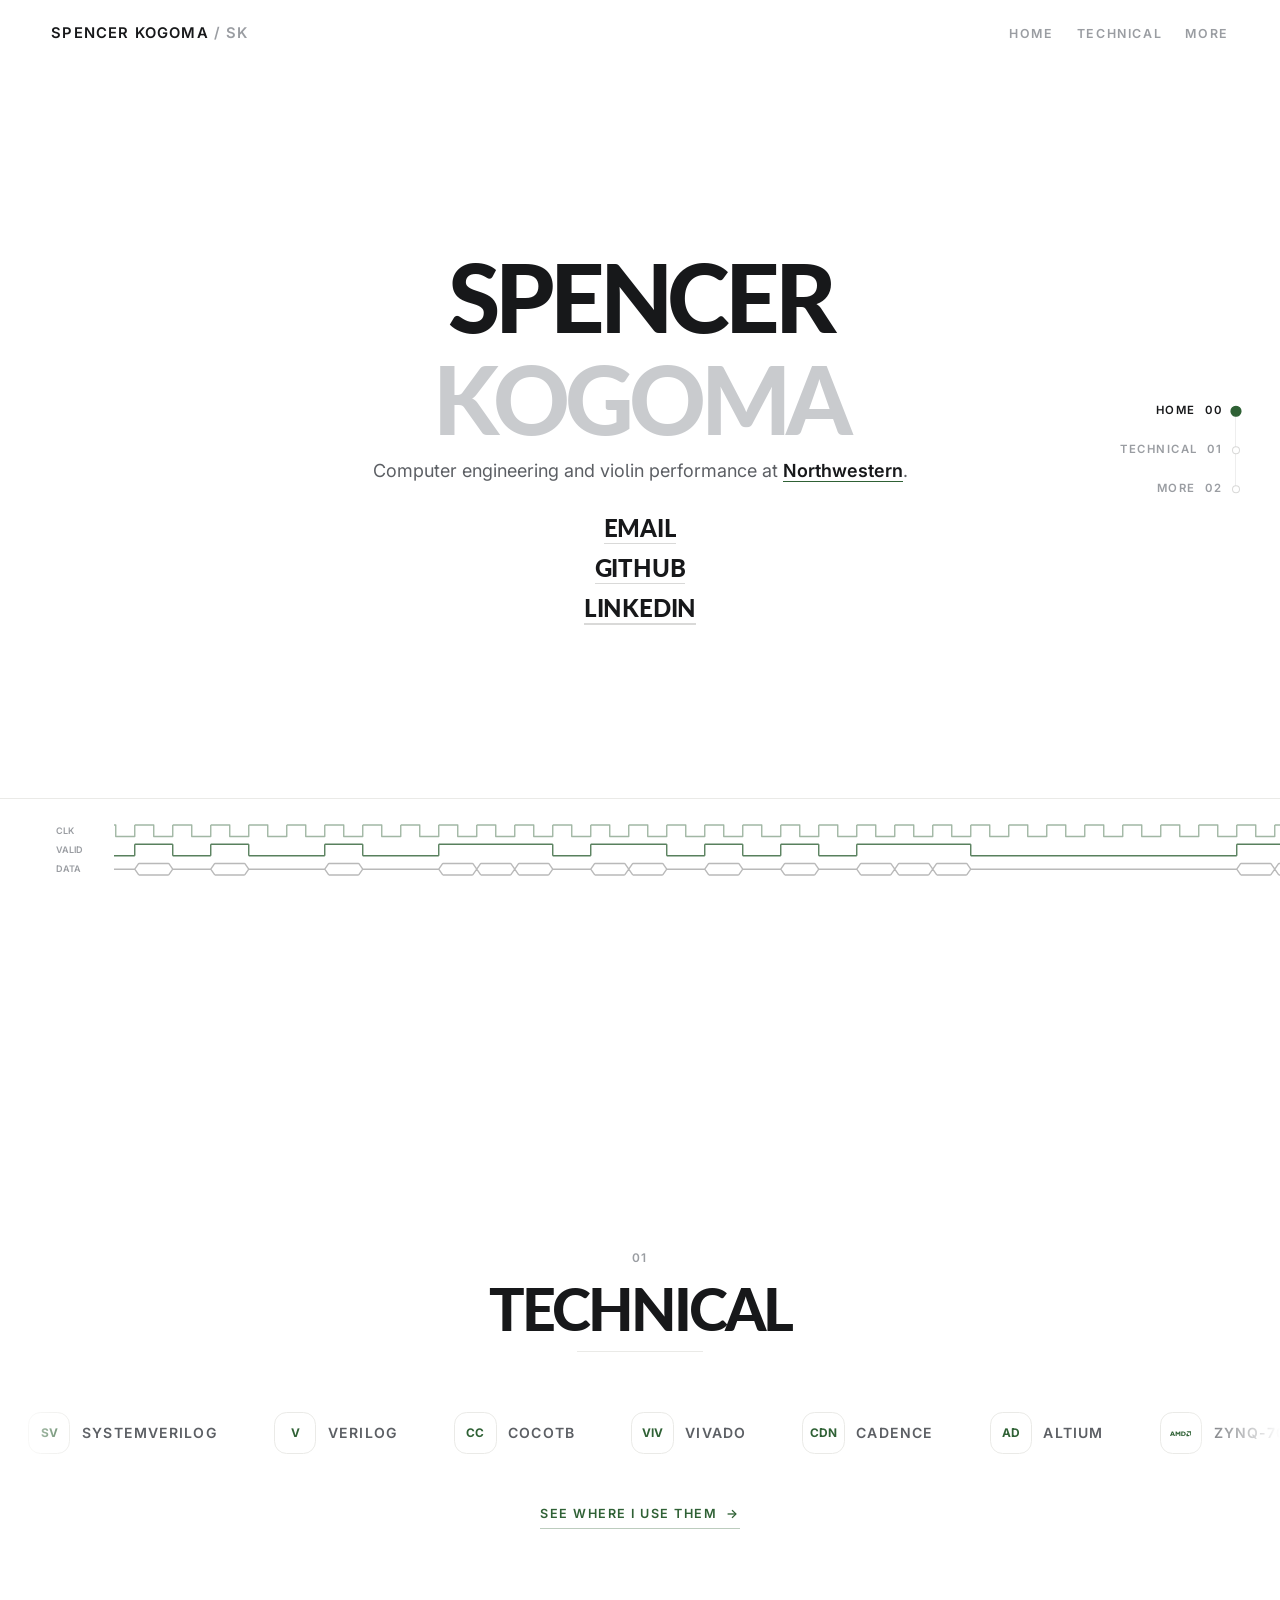
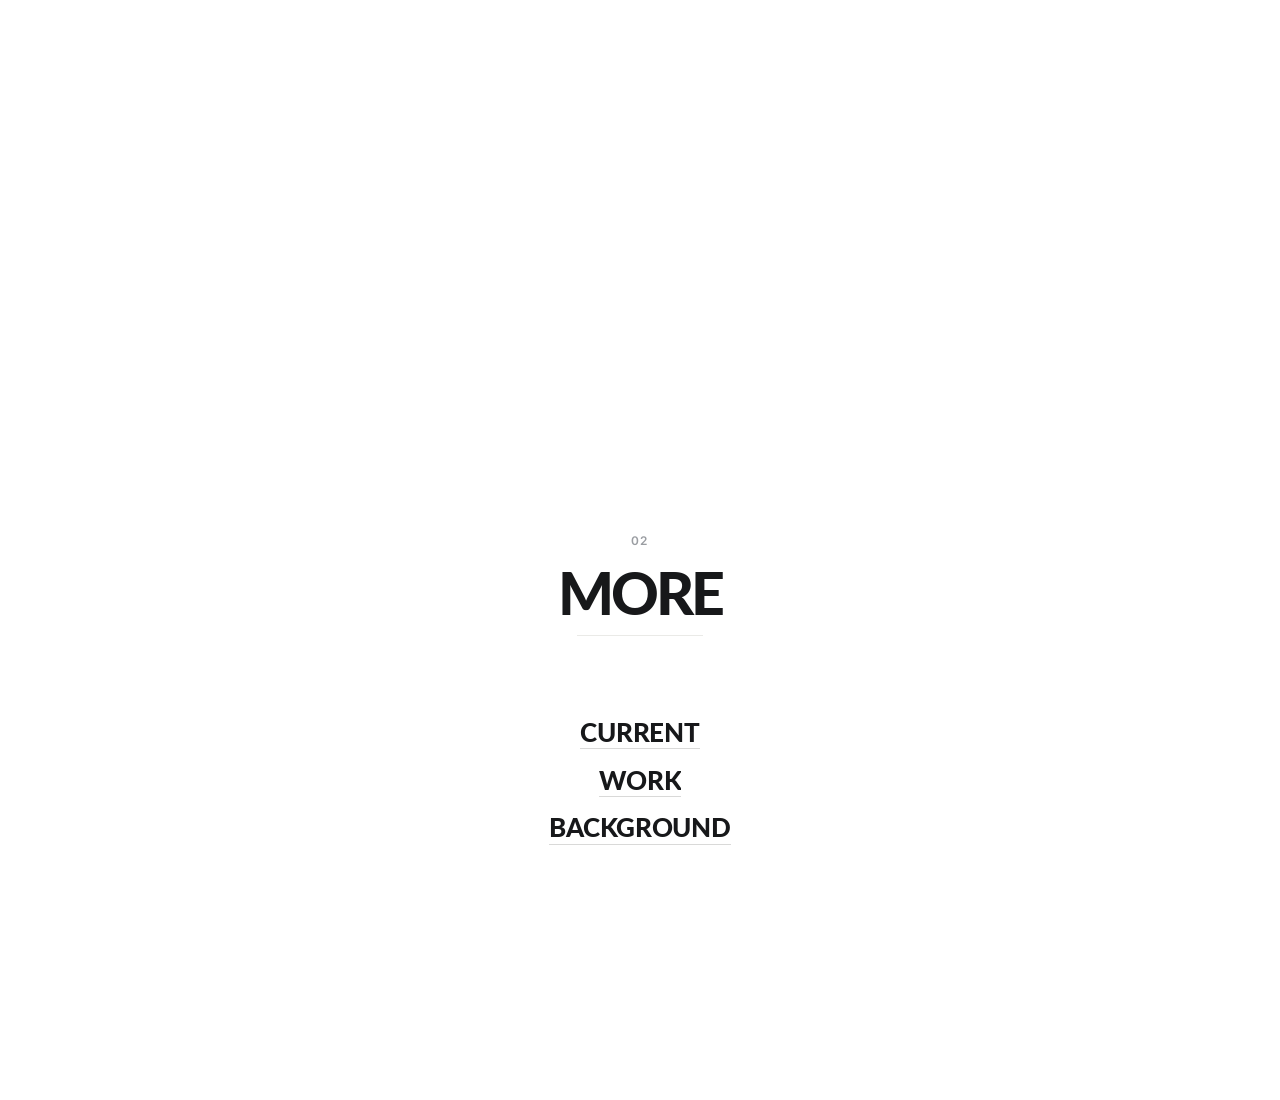
==== index.html @ b465fa93 "Collapse the coursework into dropdowns The section is now six course names; what each one covers app" ====
<!DOCTYPE html>
<html lang="en" class="snapping">
<head>
<meta charset="utf-8">
<meta name="viewport" content="width=device-width, initial-scale=1">
<title>Spencer Kogoma / FPGA / RTL / Digital Hardware</title>
<meta name="description" content="Spencer Kogoma. Computer engineering and violin performance at Northwestern. FPGA design, RTL verification, ASIC flow, and low-latency digital hardware.">
<meta name="author" content="Spencer Kogoma">
<meta name="theme-color" content="#ffffff">
<meta property="og:title" content="Spencer Kogoma / FPGA / RTL / Digital Hardware">
<meta property="og:description" content="FPGA design, RTL verification, ASIC flow, and low-latency digital hardware.">
<meta property="og:type" content="website">
<link rel="icon" href="data:image/svg+xml,%3Csvg xmlns='http://www.w3.org/2000/svg' viewBox='0 0 64 64'%3E%3Crect width='64' height='64' rx='16' fill='%232f6135'/%3E%3Ctext x='32' y='42' font-family='monospace' font-size='24' font-weight='700' fill='%23ffffff' text-anchor='middle'%3ESK%3C/text%3E%3C/svg%3E">
<link rel="preconnect" href="https://fonts.googleapis.com">
<link rel="preconnect" href="https://fonts.gstatic.com" crossorigin>
<link href="https://fonts.googleapis.com/css2?family=Inter:wght@400;500;600;700&family=Lato:wght@700;900&display=swap" rel="stylesheet">
<link rel="stylesheet" href="assets/site.css?v=bcf7ba32">
</head>
<body class="has-rail">
<div class="bar" aria-hidden="true"><span id="bar"></span></div>

<nav class="rail" aria-label="Section progress">
  <span class="rail-track" aria-hidden="true"><span class="rail-fill" id="rail-fill"></span></span>
  <a href="#home"><span class="rail-t">Home</span><span class="rail-n">00</span></a>
  <a href="#technical"><span class="rail-t">Technical</span><span class="rail-n">01</span></a>
  <a href="#more"><span class="rail-t">More</span><span class="rail-n">02</span></a>
</nav>



<header class="head" id="head">
  <div class="shell head-in">
    <a href="#home" class="mark">SPENCER KOGOMA <i>/ SK</i></a>
    <nav aria-label="Sections">
      <a href="index.html#home">Home</a>
      <a href="index.html#technical">Technical</a>
      <a href="index.html#more">More</a>
    </nav>
  </div>
</header>

<main>

  <section class="snap hero" id="home">
    <div class="shell">
      <h1 class="name">
        <span class="ln"><span>Spencer</span></span>
        <span class="ln dim"><span>Kogoma</span></span>
      </h1>

      <p class="rv intro">
        Computer engineering and violin performance at
        <a class="uni" href="background.html">Northwestern</a>.
      </p>




      <nav class="big-links rv" aria-label="Contact">
        <a class="big-link" href="mailto:kogomaspencer@gmail.com">
          <span class="bl-mask">
            <span class="bl-a">Email</span>
            <span class="bl-b" aria-hidden="true">Email</span>
          </span>
          <span class="bl-ar" aria-hidden="true">&rarr;</span>
        </a>
        <a class="big-link" href="https://github.com/spenchh" target="_blank" rel="noopener noreferrer">
          <span class="bl-mask">
            <span class="bl-a">GitHub</span>
            <span class="bl-b" aria-hidden="true">GitHub</span>
          </span>
          <span class="bl-ar" aria-hidden="true">&#8599;</span>
        </a>
        <a class="big-link" href="https://www.linkedin.com/in/spencer-kogoma" target="_blank" rel="noopener noreferrer">
          <span class="bl-mask">
            <span class="bl-a">LinkedIn</span>
            <span class="bl-b" aria-hidden="true">LinkedIn</span>
          </span>
          <span class="bl-ar" aria-hidden="true">&#8599;</span>
        </a>
      </nav>
    </div>

    <div class="wave" aria-hidden="true">
      <canvas id="wave"></canvas>
    </div>
  </section>
  <section class="snap sec" id="technical">
    <div class="shell">
      <div class="sec-head rv">
        <span class="label">01</span>
        <h2>Technical</h2>
        <span class="line"></span>
      </div>

    </div>

    <div class="belt rv" role="img" aria-label="SystemVerilog, Verilog, cocotb, Vivado, Cadence, Altium, Zynq-7000, Python, C++, MATLAB, Linux, Bash, Git, Jetson Orin, Raspberry Pi">
      <div class="belt-track">
        <div class="belt-row" aria-hidden="true">
          <span class="belt-item"><span class="belt-ico"><span>SV</span></span><span class="belt-name">SystemVerilog</span></span>
          <span class="belt-item"><span class="belt-ico"><span>V</span></span><span class="belt-name">Verilog</span></span>
          <span class="belt-item"><span class="belt-ico"><span>cc</span></span><span class="belt-name">cocotb</span></span>
          <span class="belt-item"><span class="belt-ico"><span>viv</span></span><span class="belt-name">Vivado</span></span>
          <span class="belt-item"><span class="belt-ico"><span>cdn</span></span><span class="belt-name">Cadence</span></span>
          <span class="belt-item"><span class="belt-ico"><span>AD</span></span><span class="belt-name">Altium</span></span>
          <span class="belt-item"><span class="belt-ico"><svg viewBox="0 0 24 24" aria-hidden="true"><path d="M18.324 9.137l1.559 1.56h2.556v2.557L24 14.814V9.137zM2 9.52l-2 4.96h1.309l.37-.982H3.9l.408.982h1.338L3.432 9.52zm4.209 0v4.955h1.238v-3.092l1.338 1.562h.188l1.338-1.556v3.091h1.238V9.52H10.47l-1.592 1.845L7.287 9.52zm6.283 0v4.96h2.057c1.979 0 2.88-1.046 2.88-2.472 0-1.36-.937-2.488-2.747-2.488zm1.237.91h.792c1.17 0 1.63.711 1.63 1.57 0 .728-.372 1.572-1.616 1.572h-.806zm-10.985.273l.791 1.932H2.008zm17.137.307l-1.604 1.603v2.25h2.246l1.604-1.607h-2.246z"/></svg></span><span class="belt-name">Zynq-7000</span></span>
          <span class="belt-item"><span class="belt-ico"><svg viewBox="0 0 24 24" aria-hidden="true"><path d="M14.25.18l.9.2.73.26.59.3.45.32.34.34.25.34.16.33.1.3.04.26.02.2-.01.13V8.5l-.05.63-.13.55-.21.46-.26.38-.3.31-.33.25-.35.19-.35.14-.33.1-.3.07-.26.04-.21.02H8.77l-.69.05-.59.14-.5.22-.41.27-.33.32-.27.35-.2.36-.15.37-.1.35-.07.32-.04.27-.02.21v3.06H3.17l-.21-.03-.28-.07-.32-.12-.35-.18-.36-.26-.36-.36-.35-.46-.32-.59-.28-.73-.21-.88-.14-1.05-.05-1.23.06-1.22.16-1.04.24-.87.32-.71.36-.57.4-.44.42-.33.42-.24.4-.16.36-.1.32-.05.24-.01h.16l.06.01h8.16v-.83H6.18l-.01-2.75-.02-.37.05-.34.11-.31.17-.28.25-.26.31-.23.38-.2.44-.18.51-.15.58-.12.64-.1.71-.06.77-.04.84-.02 1.27.05zm-6.3 1.98l-.23.33-.08.41.08.41.23.34.33.22.41.09.41-.09.33-.22.23-.34.08-.41-.08-.41-.23-.33-.33-.22-.41-.09-.41.09zm13.09 3.95l.28.06.32.12.35.18.36.27.36.35.35.47.32.59.28.73.21.88.14 1.04.05 1.23-.06 1.23-.16 1.04-.24.86-.32.71-.36.57-.4.45-.42.33-.42.24-.4.16-.36.09-.32.05-.24.02-.16-.01h-8.22v.82h5.84l.01 2.76.02.36-.05.34-.11.31-.17.29-.25.25-.31.24-.38.2-.44.17-.51.15-.58.13-.64.09-.71.07-.77.04-.84.01-1.27-.04-1.07-.14-.9-.2-.73-.25-.59-.3-.45-.33-.34-.34-.25-.34-.16-.33-.1-.3-.04-.25-.02-.2.01-.13v-5.34l.05-.64.13-.54.21-.46.26-.38.3-.32.33-.24.35-.2.35-.14.33-.1.3-.06.26-.04.21-.02.13-.01h5.84l.69-.05.59-.14.5-.21.41-.28.33-.32.27-.35.2-.36.15-.36.1-.35.07-.32.04-.28.02-.21V6.07h2.09l.14.01zm-6.47 14.25l-.23.33-.08.41.08.41.23.33.33.23.41.08.41-.08.33-.23.23-.33.08-.41-.08-.41-.23-.33-.33-.23-.41-.08-.41.08z"/></svg></span><span class="belt-name">Python</span></span>
          <span class="belt-item"><span class="belt-ico"><svg viewBox="0 0 24 24" aria-hidden="true"><path d="M22.394 6c-.167-.29-.398-.543-.652-.69L12.926.22c-.509-.294-1.34-.294-1.848 0L2.26 5.31c-.508.293-.923 1.013-.923 1.6v10.18c0 .294.104.62.271.91.167.29.398.543.652.69l8.816 5.09c.508.293 1.34.293 1.848 0l8.816-5.09c.254-.147.485-.4.652-.69.167-.29.27-.616.27-.91V6.91c.003-.294-.1-.62-.268-.91zM12 19.11c-3.92 0-7.109-3.19-7.109-7.11 0-3.92 3.19-7.11 7.11-7.11a7.133 7.133 0 016.156 3.553l-3.076 1.78a3.567 3.567 0 00-3.08-1.78A3.56 3.56 0 008.444 12 3.56 3.56 0 0012 15.555a3.57 3.57 0 003.08-1.778l3.078 1.78A7.135 7.135 0 0112 19.11zm7.11-6.715h-.79v.79h-.79v-.79h-.79v-.79h.79v-.79h.79v.79h.79zm2.962 0h-.79v.79h-.79v-.79h-.79v-.79h.79v-.79h.79v.79h.79z"/></svg></span><span class="belt-name">C++</span></span>
          <span class="belt-item"><span class="belt-ico"><span>ML</span></span><span class="belt-name">MATLAB</span></span>
          <span class="belt-item"><span class="belt-ico"><svg viewBox="0 0 24 24" aria-hidden="true"><path d="M12.504 0c-.155 0-.315.008-.48.021-4.226.333-3.105 4.807-3.17 6.298-.076 1.092-.3 1.953-1.05 3.02-.885 1.051-2.127 2.75-2.716 4.521-.278.832-.41 1.684-.287 2.489a.424.424 0 00-.11.135c-.26.268-.45.6-.663.839-.199.199-.485.267-.797.4-.313.136-.658.269-.864.68-.09.189-.136.394-.132.602 0 .199.027.4.055.536.058.399.116.728.04.97-.249.68-.28 1.145-.106 1.484.174.334.535.47.94.601.81.2 1.91.135 2.774.6.926.466 1.866.67 2.616.47.526-.116.97-.464 1.208-.946.587-.003 1.23-.269 2.26-.334.699-.058 1.574.267 2.577.2.025.134.063.198.114.333l.003.003c.391.778 1.113 1.132 1.884 1.071.771-.06 1.592-.536 2.257-1.306.631-.765 1.683-1.084 2.378-1.503.348-.199.629-.469.649-.853.023-.4-.2-.811-.714-1.376v-.097l-.003-.003c-.17-.2-.25-.535-.338-.926-.085-.401-.182-.786-.492-1.046h-.003c-.059-.054-.123-.067-.188-.135a.357.357 0 00-.19-.064c.431-1.278.264-2.55-.173-3.694-.533-1.41-1.465-2.638-2.175-3.483-.796-1.005-1.576-1.957-1.56-3.368.026-2.152.236-6.133-3.544-6.139zm.529 3.405h.013c.213 0 .396.062.584.198.19.135.33.332.438.533.105.259.158.459.166.724 0-.02.006-.04.006-.06v.105a.086.086 0 01-.004-.021l-.004-.024a1.807 1.807 0 01-.15.706.953.953 0 01-.213.335.71.71 0 00-.088-.042c-.104-.045-.198-.064-.284-.133a1.312 1.312 0 00-.22-.066c.05-.06.146-.133.183-.198.053-.128.082-.264.088-.402v-.02a1.21 1.21 0 00-.061-.4c-.045-.134-.101-.2-.183-.333-.084-.066-.167-.132-.267-.132h-.016c-.093 0-.176.03-.262.132a.8.8 0 00-.205.334 1.18 1.18 0 00-.09.4v.019c.002.089.008.179.02.267-.193-.067-.438-.135-.607-.202a1.635 1.635 0 01-.018-.2v-.02a1.772 1.772 0 01.15-.768c.082-.22.232-.406.43-.533a.985.985 0 01.594-.2zm-2.962.059h.036c.142 0 .27.048.399.135.146.129.264.288.344.465.09.199.14.4.153.667v.004c.007.134.006.2-.002.266v.08c-.03.007-.056.018-.083.024-.152.055-.274.135-.393.2.012-.09.013-.18.003-.267v-.015c-.012-.133-.04-.2-.082-.333a.613.613 0 00-.166-.267.248.248 0 00-.183-.064h-.021c-.071.006-.13.04-.186.132a.552.552 0 00-.12.27.944.944 0 00-.023.33v.015c.012.135.037.2.08.334.046.134.098.2.166.268.01.009.02.018.034.024-.07.057-.117.07-.176.136a.304.304 0 01-.131.068 2.62 2.62 0 01-.275-.402 1.772 1.772 0 01-.155-.667 1.759 1.759 0 01.08-.668 1.43 1.43 0 01.283-.535c.128-.133.26-.2.418-.2zm1.37 1.706c.332 0 .733.065 1.216.399.293.2.523.269 1.052.468h.003c.255.136.405.266.478.399v-.131a.571.571 0 01.016.47c-.123.31-.516.643-1.063.842v.002c-.268.135-.501.333-.775.465-.276.135-.588.292-1.012.267a1.139 1.139 0 01-.448-.067 3.566 3.566 0 01-.322-.198c-.195-.135-.363-.332-.612-.465v-.005h-.005c-.4-.246-.616-.512-.686-.71-.07-.268-.005-.47.193-.6.224-.135.38-.271.483-.336.104-.074.143-.102.176-.131h.002v-.003c.169-.202.436-.47.839-.601.139-.036.294-.065.466-.065zm2.8 2.142c.358 1.417 1.196 3.475 1.735 4.473.286.534.855 1.659 1.102 3.024.156-.005.33.018.513.064.646-1.671-.546-3.467-1.089-3.966-.22-.2-.232-.335-.123-.335.59.534 1.365 1.572 1.646 2.757.13.535.16 1.104.021 1.67.067.028.135.06.205.067 1.032.534 1.413.938 1.23 1.537v-.043c-.06-.003-.12 0-.18 0h-.016c.151-.467-.182-.825-1.065-1.224-.915-.4-1.646-.336-1.77.465-.008.043-.013.066-.018.135-.068.023-.139.053-.209.064-.43.268-.662.669-.793 1.187-.13.533-.17 1.156-.205 1.869v.003c-.02.334-.17.838-.319 1.35-1.5 1.072-3.58 1.538-5.348.334a2.645 2.645 0 00-.402-.533 1.45 1.45 0 00-.275-.333c.182 0 .338-.03.465-.067a.615.615 0 00.314-.334c.108-.267 0-.697-.345-1.163-.345-.467-.931-.995-1.788-1.521-.63-.4-.986-.87-1.15-1.396-.165-.534-.143-1.085-.015-1.645.245-1.07.873-2.11 1.274-2.763.107-.065.037.135-.408.974-.396.751-1.14 2.497-.122 3.854a8.123 8.123 0 01.647-2.876c.564-1.278 1.743-3.504 1.836-5.268.048.036.217.135.289.202.218.133.38.333.59.465.21.201.477.335.876.335.039.003.075.006.11.006.412 0 .73-.134.997-.268.29-.134.52-.334.74-.4h.005c.467-.135.835-.402 1.044-.7zm2.185 8.958c.037.6.343 1.245.882 1.377.588.134 1.434-.333 1.791-.765l.211-.01c.315-.007.577.01.847.268l.003.003c.208.199.305.53.391.876.085.4.154.78.409 1.066.486.527.645.906.636 1.14l.003-.007v.018l-.003-.012c-.015.262-.185.396-.498.595-.63.401-1.746.712-2.457 1.57-.618.737-1.37 1.14-2.036 1.191-.664.053-1.237-.2-1.574-.898l-.005-.003c-.21-.4-.12-1.025.056-1.69.176-.668.428-1.344.463-1.897.037-.714.076-1.335.195-1.814.12-.465.308-.797.641-.984l.045-.022zm-10.814.049h.01c.053 0 .105.005.157.014.376.055.706.333 1.023.752l.91 1.664.003.003c.243.533.754 1.064 1.189 1.637.434.598.77 1.131.729 1.57v.006c-.057.744-.48 1.148-1.125 1.294-.645.135-1.52.002-2.395-.464-.968-.536-2.118-.469-2.857-.602-.369-.066-.61-.2-.723-.4-.11-.2-.113-.602.123-1.23v-.004l.002-.003c.117-.334.03-.752-.027-1.118-.055-.401-.083-.71.043-.94.16-.334.396-.4.69-.533.294-.135.64-.202.915-.47h.002v-.002c.256-.268.445-.601.668-.838.19-.201.38-.336.663-.336zm7.159-9.074c-.435.201-.945.535-1.488.535-.542 0-.97-.267-1.28-.466-.154-.134-.28-.268-.373-.335-.164-.134-.144-.333-.074-.333.109.016.129.134.199.2.096.066.215.2.36.333.292.2.68.467 1.167.467.485 0 1.053-.267 1.398-.466.195-.135.445-.334.648-.467.156-.136.149-.267.279-.267.128.016.034.134-.147.332a8.097 8.097 0 01-.69.468zm-1.082-1.583V5.64c-.006-.02.013-.042.029-.05.074-.043.18-.027.26.004.063 0 .16.067.15.135-.006.049-.085.066-.135.066-.055 0-.092-.043-.141-.068-.052-.018-.146-.008-.163-.065zm-.551 0c-.02.058-.113.049-.166.066-.047.025-.086.068-.14.068-.05 0-.13-.02-.136-.068-.01-.066.088-.133.15-.133.08-.031.184-.047.259-.005.019.009.036.03.03.05v.02h.003z"/></svg></span><span class="belt-name">Linux</span></span>
          <span class="belt-item"><span class="belt-ico"><svg viewBox="0 0 24 24" aria-hidden="true"><path d="M21.038,4.9l-7.577-4.498C13.009,0.134,12.505,0,12,0c-0.505,0-1.009,0.134-1.462,0.403L2.961,4.9 C2.057,5.437,1.5,6.429,1.5,7.503v8.995c0,1.073,0.557,2.066,1.462,2.603l7.577,4.497C10.991,23.866,11.495,24,12,24 c0.505,0,1.009-0.134,1.461-0.402l7.577-4.497c0.904-0.537,1.462-1.529,1.462-2.603V7.503C22.5,6.429,21.943,5.437,21.038,4.9z M15.17,18.946l0.013,0.646c0.001,0.078-0.05,0.167-0.111,0.198l-0.383,0.22c-0.061,0.031-0.111-0.007-0.112-0.085L14.57,19.29 c-0.328,0.136-0.66,0.169-0.872,0.084c-0.04-0.016-0.057-0.075-0.041-0.142l0.139-0.584c0.011-0.046,0.036-0.092,0.069-0.121 c0.012-0.011,0.024-0.02,0.036-0.026c0.022-0.011,0.043-0.014,0.062-0.006c0.229,0.077,0.521,0.041,0.802-0.101 c0.357-0.181,0.596-0.545,0.592-0.907c-0.003-0.328-0.181-0.465-0.613-0.468c-0.55,0.001-1.064-0.107-1.072-0.917 c-0.007-0.667,0.34-1.361,0.889-1.8l-0.007-0.652c-0.001-0.08,0.048-0.168,0.111-0.2l0.37-0.236 c0.061-0.031,0.111,0.007,0.112,0.087l0.006,0.653c0.273-0.109,0.511-0.138,0.726-0.088c0.047,0.012,0.067,0.076,0.048,0.151 l-0.144,0.578c-0.011,0.044-0.036,0.088-0.065,0.116c-0.012,0.012-0.025,0.021-0.038,0.028c-0.019,0.01-0.038,0.013-0.057,0.009 c-0.098-0.022-0.332-0.073-0.699,0.113c-0.385,0.195-0.52,0.53-0.517,0.778c0.003,0.297,0.155,0.387,0.681,0.396 c0.7,0.012,1.003,0.318,1.01,1.023C16.105,17.747,15.736,18.491,15.17,18.946z M19.143,17.859c0,0.06-0.008,0.116-0.058,0.145 l-1.916,1.164c-0.05,0.029-0.09,0.004-0.09-0.056v-0.494c0-0.06,0.037-0.093,0.087-0.122l1.887-1.129 c0.05-0.029,0.09-0.004,0.09,0.056V17.859z M20.459,6.797l-7.168,4.427c-0.894,0.523-1.553,1.109-1.553,2.187v8.833 c0,0.645,0.26,1.063,0.66,1.184c-0.131,0.023-0.264,0.039-0.398,0.039c-0.42,0-0.833-0.114-1.197-0.33L3.226,18.64 c-0.741-0.44-1.201-1.261-1.201-2.142V7.503c0-0.881,0.46-1.702,1.201-2.142l7.577-4.498c0.363-0.216,0.777-0.33,1.197-0.33 c0.419,0,0.833,0.114,1.197,0.33l7.577,4.498c0.624,0.371,1.046,1.013,1.164,1.732C21.686,6.557,21.12,6.411,20.459,6.797z"/></svg></span><span class="belt-name">Bash</span></span>
          <span class="belt-item"><span class="belt-ico"><svg viewBox="0 0 24 24" aria-hidden="true"><path d="M13.09 23.549a1.54 1.54 0 0 1-2.18 0L.451 13.089a1.54 1.54 0 0 1 0-2.179l7.191-7.19 2.733 2.733a1.85 1.85 0 0 0 .964 2.326v6.66a1.849 1.849 0 1 0 1.54 0V8.957l2.508 2.508a1.85 1.85 0 1 0 1.09-1.09l-2.634-2.634a1.85 1.85 0 0 0-2.378-2.377L8.73 2.63 10.91.451a1.54 1.54 0 0 1 2.179 0l10.459 10.46a1.54 1.54 0 0 1 0 2.179z"/></svg></span><span class="belt-name">Git</span></span>
          <span class="belt-item"><span class="belt-ico"><svg viewBox="0 0 24 24" aria-hidden="true"><path d="M8.948 8.798v-1.43a6.7 6.7 0 0 1 .424-.018c3.922-.124 6.493 3.374 6.493 3.374s-2.774 3.851-5.75 3.851c-.398 0-.787-.062-1.158-.185v-4.346c1.528.185 1.837.857 2.747 2.385l2.04-1.714s-1.492-1.952-4-1.952a6.016 6.016 0 0 0-.796.035m0-4.735v2.138l.424-.027c5.45-.185 9.01 4.47 9.01 4.47s-4.08 4.964-8.33 4.964c-.37 0-.733-.035-1.095-.097v1.325c.3.035.61.062.91.062 3.957 0 6.82-2.023 9.593-4.408.459.371 2.34 1.263 2.73 1.652-2.633 2.208-8.772 3.984-12.253 3.984-.335 0-.653-.018-.971-.053v1.864H24V4.063zm0 10.326v1.131c-3.657-.654-4.673-4.46-4.673-4.46s1.758-1.944 4.673-2.262v1.237H8.94c-1.528-.186-2.73 1.245-2.73 1.245s.68 2.412 2.739 3.11M2.456 10.9s2.164-3.197 6.5-3.533V6.201C4.153 6.59 0 10.653 0 10.653s2.35 6.802 8.948 7.42v-1.237c-4.84-.6-6.492-5.936-6.492-5.936z"/></svg></span><span class="belt-name">Jetson Orin</span></span>
          <span class="belt-item"><span class="belt-ico"><svg viewBox="0 0 24 24" aria-hidden="true"><path d="m19.8955 10.8961-.1726-.3028c.0068-2.1746-1.0022-3.061-2.1788-3.7348.356-.0938.7237-.1711.8245-.6182.6118-.1566.7397-.4398.8011-.7398.16-.1066.6955-.4061.6394-.9211.2998-.2069.4669-.4725.3819-.8487.3222-.3515.407-.6419.2702-.9096.3868-.4805.2152-.7295.05-.9817.2897-.5254.0341-1.0887-.7758-.9944-.3221-.4733-1.0244-.3659-1.133-.3637-.1215-.1519-.2819-.2821-.7755-.219-.3197-.2851-.6771-.2364-1.0458-.0964-.4378-.3403-.7275-.0675-1.0584.0356-.53-.1706-.6513.0631-.9117.1583-.5781-.1203-.7538.1416-1.0309.4182l-.3224-.0063c-.8719.5061-1.305 1.5366-1.4585 2.0664-.1536-.5299-.5858-1.5604-1.4575-2.0664l-.3223.0063C9.942.5014 9.7663.2394 9.1883.3597 8.9279.2646 8.807.0309 8.2766.2015c-.2172-.0677-.417-.2084-.6522-.2012l.0004.0002C7.5017.0041 7.369.049 7.2185.166c-.3688-.1401-.7262-.1887-1.0459.0964-.4936-.0631-.654.0671-.7756.219C5.2887.4791 4.5862.3717 4.264.845c-.8096-.0943-1.0655.4691-.7756.9944-.1653.2521-.3366.5013.05.9819-.1367.2677-.0519.5581.2703.9096-.085.3763.0822.6418.3819.8487-.0561.515.4795.8144.6394.9211.0614.3001.1894.5832.8011.7398.1008.4472.4685.5244.8245.6183-1.1766.6737-2.1856 1.56-2.1788 3.7348l-.1724.3028c-1.3491.8082-2.5629 3.4056-.6648 5.5167.124.6609.3319 1.1355.5171 1.6609.2769 2.117 2.0841 3.1082 2.5608 3.2255.6984.524 1.4423 1.0212 2.449 1.3696.949.964 1.977 1.3314 3.0107 1.3308.0152 0 .0306.0002.0457 0 1.0337.0006 2.0618-.3668 3.0107-1.3308 1.0067-.3483 1.7506-.8456 2.4491-1.3696.4766-.1173 2.2838-1.1085 2.5607-3.2255.1851-.5253.3931-1 .517-1.6609 1.8981-2.1113.6843-4.7089-.6649-5.517zm-1.0386-.3715c-.0704.8759-4.6354-3.0504-3.8472-3.1808 2.1391-.3558 3.9191.896 3.8472 3.1808zm-2.0155 4.3649c-1.1481.7409-2.8025.2626-3.6953-1.0681-.8928-1.3306-.6858-3.0101.4623-3.7509 1.1481-.7409 2.8025-.2627 3.6953 1.068.8927 1.3307.6858 3.0101-.4623 3.751zM13.6591 1.3721c.0396.1967.0843.321.1354.3577.2537-.272.4611-.5506.7878-.8123.0011.1537-.0776.3205.1169.4425.1752-.2356.4119-.4459.7263-.6244-.1514.2611-.026.3404.0554.4486.24-.2059.4681-.4144.9109-.5759-.121.1474-.2902.2914-.1108.4607.2473-.1544.496-.3086 1.0833-.4183-.1323.1475-.4059.295-.2401.4426.3104-.1186.6539-.2047 1.034-.2546-.182.1496-.3337.2963-.1846.4122.3323-.1022.7899-.2398 1.2372-.1212l-.2832.2849c-.0314.0382.6623.0297 1.1202.0364-.167.2321-.3375.4562-.437.8548.0454.0459.2723.0204.4862 0-.2194.4618-.6004.5783-.6893.776.134.1015.32.075.5232.006-.158.3254-.4892.5484-.7509.8123.0662.047.1818.075.4555.0425-.2418.257-.5339.492-.8802.7032.0614.0708.2722.0681.4678.0727-.3136.3069-.7173.466-1.0955.6668.1885.1288.3234.0988.4678.097-.2676.2198-.7225.3342-1.1448.4668.0803.1249.1607.1589.3324.194-.447.2473-1.0873.1343-1.2679.2607.0435.1243.1665.2053.3139.2728-.7197.0418-2.6879-.0262-3.0652-1.5156.7367-.8094 2.0813-1.7593 4.394-2.934-1.7994.6022-3.4229 1.405-4.7817 2.5096-1.5978-.7436-.4965-2.6197.283-3.3645zm-1.6126 5.3718c1.1329-.0123 2.5356.8325 2.53 1.6286-.005.7027-.9851 1.2715-2.5213 1.2607-1.5043-.0177-2.5172-.7148-2.5137-1.3957.003-.5603 1.2282-1.5263 2.505-1.4936zm-5.7646-.6006c.1717-.0351.252-.0692.3323-.194-.4223-.1327-.8772-.247-1.1448-.4668.1444.0018.2792.0318.4678-.097-.3783-.2008-.782-.3599-1.0956-.6668.1955-.0048.4064-.002.4677-.0728-.3462-.2113-.6383-.4463-.8801-.7033.2738.0325.3893.0045.4555-.0425-.2617-.264-.593-.487-.7509-.8123.2032.069.3892.0954.5232-.006-.089-.1977-.47-.3142-.6894-.776.214.0204.4409.0459.4863 0-.0994-.3985-.2698-.6226-.4369-.8547.4579-.0067 1.1516.0018 1.1202-.0364l-.2831-.2849c.4472-.1186.9049.019 1.2371.1213.1492-.1159-.0026-.2626-.1847-.4123.3801.05.7236.1361 1.034.2547.1659-.1476-.1076-.2951-.24-.4426.5872.1097.8361.2639 1.0833.4183.1794-.1694.0103-.3133-.1108-.4607.4428.1615.6709.37.911.5759.0814-.1082.2068-.1875.0554-.4486.3143.1785.5511.3888.7263.6244.1945-.122.1159-.2888.1169-.4426.3267.2618.534.5404.7879.8124.0511-.0366.0959-.161.1354-.3577.7794.7448 1.8807 2.6208.2831 3.3646-1.3589-1.1039-2.9817-1.9064-4.78-2.5086 2.3115 1.174 3.6556 2.1239 4.392 2.9328-.3773 1.4895-2.3455 1.5575-3.0651 1.5157.1473-.0676.2703-.1485.3139-.2728-.1806-.1264-.8209-.0134-1.2679-.2607zm2.8175 1.1334c.7881.1304-3.7769 4.0567-3.8472 3.1809-.0719-2.2846 1.7079-3.5367 3.8472-3.1809zm-4.847 8.7567c-1.1094-.8789-1.4668-3.4529.5901-4.6097 1.2394-.3273.4184 5.051-.5901 4.6097zm4.2656 4.5989c-.6257.3719-2.1452.2187-3.2252-1.3095-.7283-1.2823-.6345-2.5872-.123-2.9705.7648-.4589 1.9464.1609 2.8559 1.2003.7923.9405 1.1536 2.5927.4923 3.0797zm-1.2415-5.6086c-1.1481-.7409-1.3551-2.4203-.4623-3.7511.8928-1.3307 2.5472-1.8089 3.6952-1.068 1.1481.7409 1.3551 2.4203.4623 3.7509-.8926 1.3308-2.5471 1.809-3.6952 1.0682zm4.7948 8.2279c-1.3763.0584-2.7258-1.1105-2.7081-1.5157-.0206-.594 1.6758-1.0578 2.782-1.0306 1.1131-.0479 2.6068.3531 2.6097.8851.0184.5166-1.3547 1.6838-2.6836 1.6612zm2.7584-5.8578c.0081 1.3899-1.226 2.5225-2.7562 2.5299-1.5302.0073-2.7773-1.1135-2.7854-2.5033v-.0265c-.008-1.3899 1.2259-2.5226 2.7562-2.5299 1.5302-.0073 2.7773 1.1134 2.7853 2.5033a.7794.7794 0 0 1 .0001.0265zm3.855 2.0029c-1.186 1.6208-2.7916 1.684-3.3896 1.2325-.6255-.5811-.148-2.3854.7094-3.3747v-.0003c.9812-1.0912 2.0302-1.8037 2.7609-1.2469.4919.4828.7805 2.3008-.0807 3.3894zm1.0724-3.4301c-1.0086.4413-1.8298-4.9372-.5901-4.61 2.0568 1.1569 1.6994 3.731.5901 4.61zm-.0256-8.3279h.2985v-.5304h.2986c.1502 0 .2053.0624.2262.2052.0152.1088.0113.2395.0477.3253h.2984c-.0533-.0763-.0515-.2358-.0571-.3213-.0097-.1373-.0513-.2796-.1977-.3176v-.0037c.1502-.061.2149-.1807.2149-.341 0-.2048-.1539-.3738-.3974-.3738h-.732v1.3573zm.2985-1.1255h.3269c.1333 0 .2054.0573.2054.188 0 .1369-.0721.1942-.2054.1942H20.03v-.3822zm-1.0337.4633c0 .7009.5682 1.2694 1.2695 1.2694s1.2695-.5684 1.2695-1.2694c0-.7013-.5683-1.2697-1.2695-1.2697-.7013 0-1.2695.5684-1.2695 1.2697zm2.3275 0c0 .5845-.4737 1.058-1.058 1.058s-1.058-.4735-1.058-1.058c0-.5849.4737-1.058 1.058-1.058s1.058.4731 1.058 1.058z"/></svg></span><span class="belt-name">Raspberry Pi</span></span>
        </div>
        <div class="belt-row" aria-hidden="true">
          <span class="belt-item"><span class="belt-ico"><span>SV</span></span><span class="belt-name">SystemVerilog</span></span>
          <span class="belt-item"><span class="belt-ico"><span>V</span></span><span class="belt-name">Verilog</span></span>
          <span class="belt-item"><span class="belt-ico"><span>cc</span></span><span class="belt-name">cocotb</span></span>
          <span class="belt-item"><span class="belt-ico"><span>viv</span></span><span class="belt-name">Vivado</span></span>
          <span class="belt-item"><span class="belt-ico"><span>cdn</span></span><span class="belt-name">Cadence</span></span>
          <span class="belt-item"><span class="belt-ico"><span>AD</span></span><span class="belt-name">Altium</span></span>
          <span class="belt-item"><span class="belt-ico"><svg viewBox="0 0 24 24" aria-hidden="true"><path d="M18.324 9.137l1.559 1.56h2.556v2.557L24 14.814V9.137zM2 9.52l-2 4.96h1.309l.37-.982H3.9l.408.982h1.338L3.432 9.52zm4.209 0v4.955h1.238v-3.092l1.338 1.562h.188l1.338-1.556v3.091h1.238V9.52H10.47l-1.592 1.845L7.287 9.52zm6.283 0v4.96h2.057c1.979 0 2.88-1.046 2.88-2.472 0-1.36-.937-2.488-2.747-2.488zm1.237.91h.792c1.17 0 1.63.711 1.63 1.57 0 .728-.372 1.572-1.616 1.572h-.806zm-10.985.273l.791 1.932H2.008zm17.137.307l-1.604 1.603v2.25h2.246l1.604-1.607h-2.246z"/></svg></span><span class="belt-name">Zynq-7000</span></span>
          <span class="belt-item"><span class="belt-ico"><svg viewBox="0 0 24 24" aria-hidden="true"><path d="M14.25.18l.9.2.73.26.59.3.45.32.34.34.25.34.16.33.1.3.04.26.02.2-.01.13V8.5l-.05.63-.13.55-.21.46-.26.38-.3.31-.33.25-.35.19-.35.14-.33.1-.3.07-.26.04-.21.02H8.77l-.69.05-.59.14-.5.22-.41.27-.33.32-.27.35-.2.36-.15.37-.1.35-.07.32-.04.27-.02.21v3.06H3.17l-.21-.03-.28-.07-.32-.12-.35-.18-.36-.26-.36-.36-.35-.46-.32-.59-.28-.73-.21-.88-.14-1.05-.05-1.23.06-1.22.16-1.04.24-.87.32-.71.36-.57.4-.44.42-.33.42-.24.4-.16.36-.1.32-.05.24-.01h.16l.06.01h8.16v-.83H6.18l-.01-2.75-.02-.37.05-.34.11-.31.17-.28.25-.26.31-.23.38-.2.44-.18.51-.15.58-.12.64-.1.71-.06.77-.04.84-.02 1.27.05zm-6.3 1.98l-.23.33-.08.41.08.41.23.34.33.22.41.09.41-.09.33-.22.23-.34.08-.41-.08-.41-.23-.33-.33-.22-.41-.09-.41.09zm13.09 3.95l.28.06.32.12.35.18.36.27.36.35.35.47.32.59.28.73.21.88.14 1.04.05 1.23-.06 1.23-.16 1.04-.24.86-.32.71-.36.57-.4.45-.42.33-.42.24-.4.16-.36.09-.32.05-.24.02-.16-.01h-8.22v.82h5.84l.01 2.76.02.36-.05.34-.11.31-.17.29-.25.25-.31.24-.38.2-.44.17-.51.15-.58.13-.64.09-.71.07-.77.04-.84.01-1.27-.04-1.07-.14-.9-.2-.73-.25-.59-.3-.45-.33-.34-.34-.25-.34-.16-.33-.1-.3-.04-.25-.02-.2.01-.13v-5.34l.05-.64.13-.54.21-.46.26-.38.3-.32.33-.24.35-.2.35-.14.33-.1.3-.06.26-.04.21-.02.13-.01h5.84l.69-.05.59-.14.5-.21.41-.28.33-.32.27-.35.2-.36.15-.36.1-.35.07-.32.04-.28.02-.21V6.07h2.09l.14.01zm-6.47 14.25l-.23.33-.08.41.08.41.23.33.33.23.41.08.41-.08.33-.23.23-.33.08-.41-.08-.41-.23-.33-.33-.23-.41-.08-.41.08z"/></svg></span><span class="belt-name">Python</span></span>
          <span class="belt-item"><span class="belt-ico"><svg viewBox="0 0 24 24" aria-hidden="true"><path d="M22.394 6c-.167-.29-.398-.543-.652-.69L12.926.22c-.509-.294-1.34-.294-1.848 0L2.26 5.31c-.508.293-.923 1.013-.923 1.6v10.18c0 .294.104.62.271.91.167.29.398.543.652.69l8.816 5.09c.508.293 1.34.293 1.848 0l8.816-5.09c.254-.147.485-.4.652-.69.167-.29.27-.616.27-.91V6.91c.003-.294-.1-.62-.268-.91zM12 19.11c-3.92 0-7.109-3.19-7.109-7.11 0-3.92 3.19-7.11 7.11-7.11a7.133 7.133 0 016.156 3.553l-3.076 1.78a3.567 3.567 0 00-3.08-1.78A3.56 3.56 0 008.444 12 3.56 3.56 0 0012 15.555a3.57 3.57 0 003.08-1.778l3.078 1.78A7.135 7.135 0 0112 19.11zm7.11-6.715h-.79v.79h-.79v-.79h-.79v-.79h.79v-.79h.79v.79h.79zm2.962 0h-.79v.79h-.79v-.79h-.79v-.79h.79v-.79h.79v.79h.79z"/></svg></span><span class="belt-name">C++</span></span>
          <span class="belt-item"><span class="belt-ico"><span>ML</span></span><span class="belt-name">MATLAB</span></span>
          <span class="belt-item"><span class="belt-ico"><svg viewBox="0 0 24 24" aria-hidden="true"><path d="M12.504 0c-.155 0-.315.008-.48.021-4.226.333-3.105 4.807-3.17 6.298-.076 1.092-.3 1.953-1.05 3.02-.885 1.051-2.127 2.75-2.716 4.521-.278.832-.41 1.684-.287 2.489a.424.424 0 00-.11.135c-.26.268-.45.6-.663.839-.199.199-.485.267-.797.4-.313.136-.658.269-.864.68-.09.189-.136.394-.132.602 0 .199.027.4.055.536.058.399.116.728.04.97-.249.68-.28 1.145-.106 1.484.174.334.535.47.94.601.81.2 1.91.135 2.774.6.926.466 1.866.67 2.616.47.526-.116.97-.464 1.208-.946.587-.003 1.23-.269 2.26-.334.699-.058 1.574.267 2.577.2.025.134.063.198.114.333l.003.003c.391.778 1.113 1.132 1.884 1.071.771-.06 1.592-.536 2.257-1.306.631-.765 1.683-1.084 2.378-1.503.348-.199.629-.469.649-.853.023-.4-.2-.811-.714-1.376v-.097l-.003-.003c-.17-.2-.25-.535-.338-.926-.085-.401-.182-.786-.492-1.046h-.003c-.059-.054-.123-.067-.188-.135a.357.357 0 00-.19-.064c.431-1.278.264-2.55-.173-3.694-.533-1.41-1.465-2.638-2.175-3.483-.796-1.005-1.576-1.957-1.56-3.368.026-2.152.236-6.133-3.544-6.139zm.529 3.405h.013c.213 0 .396.062.584.198.19.135.33.332.438.533.105.259.158.459.166.724 0-.02.006-.04.006-.06v.105a.086.086 0 01-.004-.021l-.004-.024a1.807 1.807 0 01-.15.706.953.953 0 01-.213.335.71.71 0 00-.088-.042c-.104-.045-.198-.064-.284-.133a1.312 1.312 0 00-.22-.066c.05-.06.146-.133.183-.198.053-.128.082-.264.088-.402v-.02a1.21 1.21 0 00-.061-.4c-.045-.134-.101-.2-.183-.333-.084-.066-.167-.132-.267-.132h-.016c-.093 0-.176.03-.262.132a.8.8 0 00-.205.334 1.18 1.18 0 00-.09.4v.019c.002.089.008.179.02.267-.193-.067-.438-.135-.607-.202a1.635 1.635 0 01-.018-.2v-.02a1.772 1.772 0 01.15-.768c.082-.22.232-.406.43-.533a.985.985 0 01.594-.2zm-2.962.059h.036c.142 0 .27.048.399.135.146.129.264.288.344.465.09.199.14.4.153.667v.004c.007.134.006.2-.002.266v.08c-.03.007-.056.018-.083.024-.152.055-.274.135-.393.2.012-.09.013-.18.003-.267v-.015c-.012-.133-.04-.2-.082-.333a.613.613 0 00-.166-.267.248.248 0 00-.183-.064h-.021c-.071.006-.13.04-.186.132a.552.552 0 00-.12.27.944.944 0 00-.023.33v.015c.012.135.037.2.08.334.046.134.098.2.166.268.01.009.02.018.034.024-.07.057-.117.07-.176.136a.304.304 0 01-.131.068 2.62 2.62 0 01-.275-.402 1.772 1.772 0 01-.155-.667 1.759 1.759 0 01.08-.668 1.43 1.43 0 01.283-.535c.128-.133.26-.2.418-.2zm1.37 1.706c.332 0 .733.065 1.216.399.293.2.523.269 1.052.468h.003c.255.136.405.266.478.399v-.131a.571.571 0 01.016.47c-.123.31-.516.643-1.063.842v.002c-.268.135-.501.333-.775.465-.276.135-.588.292-1.012.267a1.139 1.139 0 01-.448-.067 3.566 3.566 0 01-.322-.198c-.195-.135-.363-.332-.612-.465v-.005h-.005c-.4-.246-.616-.512-.686-.71-.07-.268-.005-.47.193-.6.224-.135.38-.271.483-.336.104-.074.143-.102.176-.131h.002v-.003c.169-.202.436-.47.839-.601.139-.036.294-.065.466-.065zm2.8 2.142c.358 1.417 1.196 3.475 1.735 4.473.286.534.855 1.659 1.102 3.024.156-.005.33.018.513.064.646-1.671-.546-3.467-1.089-3.966-.22-.2-.232-.335-.123-.335.59.534 1.365 1.572 1.646 2.757.13.535.16 1.104.021 1.67.067.028.135.06.205.067 1.032.534 1.413.938 1.23 1.537v-.043c-.06-.003-.12 0-.18 0h-.016c.151-.467-.182-.825-1.065-1.224-.915-.4-1.646-.336-1.77.465-.008.043-.013.066-.018.135-.068.023-.139.053-.209.064-.43.268-.662.669-.793 1.187-.13.533-.17 1.156-.205 1.869v.003c-.02.334-.17.838-.319 1.35-1.5 1.072-3.58 1.538-5.348.334a2.645 2.645 0 00-.402-.533 1.45 1.45 0 00-.275-.333c.182 0 .338-.03.465-.067a.615.615 0 00.314-.334c.108-.267 0-.697-.345-1.163-.345-.467-.931-.995-1.788-1.521-.63-.4-.986-.87-1.15-1.396-.165-.534-.143-1.085-.015-1.645.245-1.07.873-2.11 1.274-2.763.107-.065.037.135-.408.974-.396.751-1.14 2.497-.122 3.854a8.123 8.123 0 01.647-2.876c.564-1.278 1.743-3.504 1.836-5.268.048.036.217.135.289.202.218.133.38.333.59.465.21.201.477.335.876.335.039.003.075.006.11.006.412 0 .73-.134.997-.268.29-.134.52-.334.74-.4h.005c.467-.135.835-.402 1.044-.7zm2.185 8.958c.037.6.343 1.245.882 1.377.588.134 1.434-.333 1.791-.765l.211-.01c.315-.007.577.01.847.268l.003.003c.208.199.305.53.391.876.085.4.154.78.409 1.066.486.527.645.906.636 1.14l.003-.007v.018l-.003-.012c-.015.262-.185.396-.498.595-.63.401-1.746.712-2.457 1.57-.618.737-1.37 1.14-2.036 1.191-.664.053-1.237-.2-1.574-.898l-.005-.003c-.21-.4-.12-1.025.056-1.69.176-.668.428-1.344.463-1.897.037-.714.076-1.335.195-1.814.12-.465.308-.797.641-.984l.045-.022zm-10.814.049h.01c.053 0 .105.005.157.014.376.055.706.333 1.023.752l.91 1.664.003.003c.243.533.754 1.064 1.189 1.637.434.598.77 1.131.729 1.57v.006c-.057.744-.48 1.148-1.125 1.294-.645.135-1.52.002-2.395-.464-.968-.536-2.118-.469-2.857-.602-.369-.066-.61-.2-.723-.4-.11-.2-.113-.602.123-1.23v-.004l.002-.003c.117-.334.03-.752-.027-1.118-.055-.401-.083-.71.043-.94.16-.334.396-.4.69-.533.294-.135.64-.202.915-.47h.002v-.002c.256-.268.445-.601.668-.838.19-.201.38-.336.663-.336zm7.159-9.074c-.435.201-.945.535-1.488.535-.542 0-.97-.267-1.28-.466-.154-.134-.28-.268-.373-.335-.164-.134-.144-.333-.074-.333.109.016.129.134.199.2.096.066.215.2.36.333.292.2.68.467 1.167.467.485 0 1.053-.267 1.398-.466.195-.135.445-.334.648-.467.156-.136.149-.267.279-.267.128.016.034.134-.147.332a8.097 8.097 0 01-.69.468zm-1.082-1.583V5.64c-.006-.02.013-.042.029-.05.074-.043.18-.027.26.004.063 0 .16.067.15.135-.006.049-.085.066-.135.066-.055 0-.092-.043-.141-.068-.052-.018-.146-.008-.163-.065zm-.551 0c-.02.058-.113.049-.166.066-.047.025-.086.068-.14.068-.05 0-.13-.02-.136-.068-.01-.066.088-.133.15-.133.08-.031.184-.047.259-.005.019.009.036.03.03.05v.02h.003z"/></svg></span><span class="belt-name">Linux</span></span>
          <span class="belt-item"><span class="belt-ico"><svg viewBox="0 0 24 24" aria-hidden="true"><path d="M21.038,4.9l-7.577-4.498C13.009,0.134,12.505,0,12,0c-0.505,0-1.009,0.134-1.462,0.403L2.961,4.9 C2.057,5.437,1.5,6.429,1.5,7.503v8.995c0,1.073,0.557,2.066,1.462,2.603l7.577,4.497C10.991,23.866,11.495,24,12,24 c0.505,0,1.009-0.134,1.461-0.402l7.577-4.497c0.904-0.537,1.462-1.529,1.462-2.603V7.503C22.5,6.429,21.943,5.437,21.038,4.9z M15.17,18.946l0.013,0.646c0.001,0.078-0.05,0.167-0.111,0.198l-0.383,0.22c-0.061,0.031-0.111-0.007-0.112-0.085L14.57,19.29 c-0.328,0.136-0.66,0.169-0.872,0.084c-0.04-0.016-0.057-0.075-0.041-0.142l0.139-0.584c0.011-0.046,0.036-0.092,0.069-0.121 c0.012-0.011,0.024-0.02,0.036-0.026c0.022-0.011,0.043-0.014,0.062-0.006c0.229,0.077,0.521,0.041,0.802-0.101 c0.357-0.181,0.596-0.545,0.592-0.907c-0.003-0.328-0.181-0.465-0.613-0.468c-0.55,0.001-1.064-0.107-1.072-0.917 c-0.007-0.667,0.34-1.361,0.889-1.8l-0.007-0.652c-0.001-0.08,0.048-0.168,0.111-0.2l0.37-0.236 c0.061-0.031,0.111,0.007,0.112,0.087l0.006,0.653c0.273-0.109,0.511-0.138,0.726-0.088c0.047,0.012,0.067,0.076,0.048,0.151 l-0.144,0.578c-0.011,0.044-0.036,0.088-0.065,0.116c-0.012,0.012-0.025,0.021-0.038,0.028c-0.019,0.01-0.038,0.013-0.057,0.009 c-0.098-0.022-0.332-0.073-0.699,0.113c-0.385,0.195-0.52,0.53-0.517,0.778c0.003,0.297,0.155,0.387,0.681,0.396 c0.7,0.012,1.003,0.318,1.01,1.023C16.105,17.747,15.736,18.491,15.17,18.946z M19.143,17.859c0,0.06-0.008,0.116-0.058,0.145 l-1.916,1.164c-0.05,0.029-0.09,0.004-0.09-0.056v-0.494c0-0.06,0.037-0.093,0.087-0.122l1.887-1.129 c0.05-0.029,0.09-0.004,0.09,0.056V17.859z M20.459,6.797l-7.168,4.427c-0.894,0.523-1.553,1.109-1.553,2.187v8.833 c0,0.645,0.26,1.063,0.66,1.184c-0.131,0.023-0.264,0.039-0.398,0.039c-0.42,0-0.833-0.114-1.197-0.33L3.226,18.64 c-0.741-0.44-1.201-1.261-1.201-2.142V7.503c0-0.881,0.46-1.702,1.201-2.142l7.577-4.498c0.363-0.216,0.777-0.33,1.197-0.33 c0.419,0,0.833,0.114,1.197,0.33l7.577,4.498c0.624,0.371,1.046,1.013,1.164,1.732C21.686,6.557,21.12,6.411,20.459,6.797z"/></svg></span><span class="belt-name">Bash</span></span>
          <span class="belt-item"><span class="belt-ico"><svg viewBox="0 0 24 24" aria-hidden="true"><path d="M13.09 23.549a1.54 1.54 0 0 1-2.18 0L.451 13.089a1.54 1.54 0 0 1 0-2.179l7.191-7.19 2.733 2.733a1.85 1.85 0 0 0 .964 2.326v6.66a1.849 1.849 0 1 0 1.54 0V8.957l2.508 2.508a1.85 1.85 0 1 0 1.09-1.09l-2.634-2.634a1.85 1.85 0 0 0-2.378-2.377L8.73 2.63 10.91.451a1.54 1.54 0 0 1 2.179 0l10.459 10.46a1.54 1.54 0 0 1 0 2.179z"/></svg></span><span class="belt-name">Git</span></span>
          <span class="belt-item"><span class="belt-ico"><svg viewBox="0 0 24 24" aria-hidden="true"><path d="M8.948 8.798v-1.43a6.7 6.7 0 0 1 .424-.018c3.922-.124 6.493 3.374 6.493 3.374s-2.774 3.851-5.75 3.851c-.398 0-.787-.062-1.158-.185v-4.346c1.528.185 1.837.857 2.747 2.385l2.04-1.714s-1.492-1.952-4-1.952a6.016 6.016 0 0 0-.796.035m0-4.735v2.138l.424-.027c5.45-.185 9.01 4.47 9.01 4.47s-4.08 4.964-8.33 4.964c-.37 0-.733-.035-1.095-.097v1.325c.3.035.61.062.91.062 3.957 0 6.82-2.023 9.593-4.408.459.371 2.34 1.263 2.73 1.652-2.633 2.208-8.772 3.984-12.253 3.984-.335 0-.653-.018-.971-.053v1.864H24V4.063zm0 10.326v1.131c-3.657-.654-4.673-4.46-4.673-4.46s1.758-1.944 4.673-2.262v1.237H8.94c-1.528-.186-2.73 1.245-2.73 1.245s.68 2.412 2.739 3.11M2.456 10.9s2.164-3.197 6.5-3.533V6.201C4.153 6.59 0 10.653 0 10.653s2.35 6.802 8.948 7.42v-1.237c-4.84-.6-6.492-5.936-6.492-5.936z"/></svg></span><span class="belt-name">Jetson Orin</span></span>
          <span class="belt-item"><span class="belt-ico"><svg viewBox="0 0 24 24" aria-hidden="true"><path d="m19.8955 10.8961-.1726-.3028c.0068-2.1746-1.0022-3.061-2.1788-3.7348.356-.0938.7237-.1711.8245-.6182.6118-.1566.7397-.4398.8011-.7398.16-.1066.6955-.4061.6394-.9211.2998-.2069.4669-.4725.3819-.8487.3222-.3515.407-.6419.2702-.9096.3868-.4805.2152-.7295.05-.9817.2897-.5254.0341-1.0887-.7758-.9944-.3221-.4733-1.0244-.3659-1.133-.3637-.1215-.1519-.2819-.2821-.7755-.219-.3197-.2851-.6771-.2364-1.0458-.0964-.4378-.3403-.7275-.0675-1.0584.0356-.53-.1706-.6513.0631-.9117.1583-.5781-.1203-.7538.1416-1.0309.4182l-.3224-.0063c-.8719.5061-1.305 1.5366-1.4585 2.0664-.1536-.5299-.5858-1.5604-1.4575-2.0664l-.3223.0063C9.942.5014 9.7663.2394 9.1883.3597 8.9279.2646 8.807.0309 8.2766.2015c-.2172-.0677-.417-.2084-.6522-.2012l.0004.0002C7.5017.0041 7.369.049 7.2185.166c-.3688-.1401-.7262-.1887-1.0459.0964-.4936-.0631-.654.0671-.7756.219C5.2887.4791 4.5862.3717 4.264.845c-.8096-.0943-1.0655.4691-.7756.9944-.1653.2521-.3366.5013.05.9819-.1367.2677-.0519.5581.2703.9096-.085.3763.0822.6418.3819.8487-.0561.515.4795.8144.6394.9211.0614.3001.1894.5832.8011.7398.1008.4472.4685.5244.8245.6183-1.1766.6737-2.1856 1.56-2.1788 3.7348l-.1724.3028c-1.3491.8082-2.5629 3.4056-.6648 5.5167.124.6609.3319 1.1355.5171 1.6609.2769 2.117 2.0841 3.1082 2.5608 3.2255.6984.524 1.4423 1.0212 2.449 1.3696.949.964 1.977 1.3314 3.0107 1.3308.0152 0 .0306.0002.0457 0 1.0337.0006 2.0618-.3668 3.0107-1.3308 1.0067-.3483 1.7506-.8456 2.4491-1.3696.4766-.1173 2.2838-1.1085 2.5607-3.2255.1851-.5253.3931-1 .517-1.6609 1.8981-2.1113.6843-4.7089-.6649-5.517zm-1.0386-.3715c-.0704.8759-4.6354-3.0504-3.8472-3.1808 2.1391-.3558 3.9191.896 3.8472 3.1808zm-2.0155 4.3649c-1.1481.7409-2.8025.2626-3.6953-1.0681-.8928-1.3306-.6858-3.0101.4623-3.7509 1.1481-.7409 2.8025-.2627 3.6953 1.068.8927 1.3307.6858 3.0101-.4623 3.751zM13.6591 1.3721c.0396.1967.0843.321.1354.3577.2537-.272.4611-.5506.7878-.8123.0011.1537-.0776.3205.1169.4425.1752-.2356.4119-.4459.7263-.6244-.1514.2611-.026.3404.0554.4486.24-.2059.4681-.4144.9109-.5759-.121.1474-.2902.2914-.1108.4607.2473-.1544.496-.3086 1.0833-.4183-.1323.1475-.4059.295-.2401.4426.3104-.1186.6539-.2047 1.034-.2546-.182.1496-.3337.2963-.1846.4122.3323-.1022.7899-.2398 1.2372-.1212l-.2832.2849c-.0314.0382.6623.0297 1.1202.0364-.167.2321-.3375.4562-.437.8548.0454.0459.2723.0204.4862 0-.2194.4618-.6004.5783-.6893.776.134.1015.32.075.5232.006-.158.3254-.4892.5484-.7509.8123.0662.047.1818.075.4555.0425-.2418.257-.5339.492-.8802.7032.0614.0708.2722.0681.4678.0727-.3136.3069-.7173.466-1.0955.6668.1885.1288.3234.0988.4678.097-.2676.2198-.7225.3342-1.1448.4668.0803.1249.1607.1589.3324.194-.447.2473-1.0873.1343-1.2679.2607.0435.1243.1665.2053.3139.2728-.7197.0418-2.6879-.0262-3.0652-1.5156.7367-.8094 2.0813-1.7593 4.394-2.934-1.7994.6022-3.4229 1.405-4.7817 2.5096-1.5978-.7436-.4965-2.6197.283-3.3645zm-1.6126 5.3718c1.1329-.0123 2.5356.8325 2.53 1.6286-.005.7027-.9851 1.2715-2.5213 1.2607-1.5043-.0177-2.5172-.7148-2.5137-1.3957.003-.5603 1.2282-1.5263 2.505-1.4936zm-5.7646-.6006c.1717-.0351.252-.0692.3323-.194-.4223-.1327-.8772-.247-1.1448-.4668.1444.0018.2792.0318.4678-.097-.3783-.2008-.782-.3599-1.0956-.6668.1955-.0048.4064-.002.4677-.0728-.3462-.2113-.6383-.4463-.8801-.7033.2738.0325.3893.0045.4555-.0425-.2617-.264-.593-.487-.7509-.8123.2032.069.3892.0954.5232-.006-.089-.1977-.47-.3142-.6894-.776.214.0204.4409.0459.4863 0-.0994-.3985-.2698-.6226-.4369-.8547.4579-.0067 1.1516.0018 1.1202-.0364l-.2831-.2849c.4472-.1186.9049.019 1.2371.1213.1492-.1159-.0026-.2626-.1847-.4123.3801.05.7236.1361 1.034.2547.1659-.1476-.1076-.2951-.24-.4426.5872.1097.8361.2639 1.0833.4183.1794-.1694.0103-.3133-.1108-.4607.4428.1615.6709.37.911.5759.0814-.1082.2068-.1875.0554-.4486.3143.1785.5511.3888.7263.6244.1945-.122.1159-.2888.1169-.4426.3267.2618.534.5404.7879.8124.0511-.0366.0959-.161.1354-.3577.7794.7448 1.8807 2.6208.2831 3.3646-1.3589-1.1039-2.9817-1.9064-4.78-2.5086 2.3115 1.174 3.6556 2.1239 4.392 2.9328-.3773 1.4895-2.3455 1.5575-3.0651 1.5157.1473-.0676.2703-.1485.3139-.2728-.1806-.1264-.8209-.0134-1.2679-.2607zm2.8175 1.1334c.7881.1304-3.7769 4.0567-3.8472 3.1809-.0719-2.2846 1.7079-3.5367 3.8472-3.1809zm-4.847 8.7567c-1.1094-.8789-1.4668-3.4529.5901-4.6097 1.2394-.3273.4184 5.051-.5901 4.6097zm4.2656 4.5989c-.6257.3719-2.1452.2187-3.2252-1.3095-.7283-1.2823-.6345-2.5872-.123-2.9705.7648-.4589 1.9464.1609 2.8559 1.2003.7923.9405 1.1536 2.5927.4923 3.0797zm-1.2415-5.6086c-1.1481-.7409-1.3551-2.4203-.4623-3.7511.8928-1.3307 2.5472-1.8089 3.6952-1.068 1.1481.7409 1.3551 2.4203.4623 3.7509-.8926 1.3308-2.5471 1.809-3.6952 1.0682zm4.7948 8.2279c-1.3763.0584-2.7258-1.1105-2.7081-1.5157-.0206-.594 1.6758-1.0578 2.782-1.0306 1.1131-.0479 2.6068.3531 2.6097.8851.0184.5166-1.3547 1.6838-2.6836 1.6612zm2.7584-5.8578c.0081 1.3899-1.226 2.5225-2.7562 2.5299-1.5302.0073-2.7773-1.1135-2.7854-2.5033v-.0265c-.008-1.3899 1.2259-2.5226 2.7562-2.5299 1.5302-.0073 2.7773 1.1134 2.7853 2.5033a.7794.7794 0 0 1 .0001.0265zm3.855 2.0029c-1.186 1.6208-2.7916 1.684-3.3896 1.2325-.6255-.5811-.148-2.3854.7094-3.3747v-.0003c.9812-1.0912 2.0302-1.8037 2.7609-1.2469.4919.4828.7805 2.3008-.0807 3.3894zm1.0724-3.4301c-1.0086.4413-1.8298-4.9372-.5901-4.61 2.0568 1.1569 1.6994 3.731.5901 4.61zm-.0256-8.3279h.2985v-.5304h.2986c.1502 0 .2053.0624.2262.2052.0152.1088.0113.2395.0477.3253h.2984c-.0533-.0763-.0515-.2358-.0571-.3213-.0097-.1373-.0513-.2796-.1977-.3176v-.0037c.1502-.061.2149-.1807.2149-.341 0-.2048-.1539-.3738-.3974-.3738h-.732v1.3573zm.2985-1.1255h.3269c.1333 0 .2054.0573.2054.188 0 .1369-.0721.1942-.2054.1942H20.03v-.3822zm-1.0337.4633c0 .7009.5682 1.2694 1.2695 1.2694s1.2695-.5684 1.2695-1.2694c0-.7013-.5683-1.2697-1.2695-1.2697-.7013 0-1.2695.5684-1.2695 1.2697zm2.3275 0c0 .5845-.4737 1.058-1.058 1.058s-1.058-.4735-1.058-1.058c0-.5849.4737-1.058 1.058-1.058s1.058.4731 1.058 1.058z"/></svg></span><span class="belt-name">Raspberry Pi</span></span>
        </div>
      </div>
    </div>

    <div class="shell see-wrap rv">
      <a class="out" href="work.html">See where I use them <span aria-hidden="true">&rarr;</span></a>
    </div>

  </section>
  <section class="snap sec" id="more">
    <div class="shell">
      <div class="sec-head rv">
        <span class="label">02</span>
        <h2>More</h2>
        <span class="line"></span>
      </div>

      <nav class="big-links rv" aria-label="Sections">
        <a class="big-link" href="current.html">
          <span class="bl-mask"><span class="bl-a">Current</span><span class="bl-b" aria-hidden="true">Current</span></span>
          <span class="bl-ar" aria-hidden="true">&rarr;</span>
        </a>
        <a class="big-link" href="work.html">
          <span class="bl-mask"><span class="bl-a">Work</span><span class="bl-b" aria-hidden="true">Work</span></span>
          <span class="bl-ar" aria-hidden="true">&rarr;</span>
        </a>
        <a class="big-link" href="background.html">
          <span class="bl-mask"><span class="bl-a">Background</span><span class="bl-b" aria-hidden="true">Background</span></span>
          <span class="bl-ar" aria-hidden="true">&rarr;</span>
        </a>
      </nav>

    </div>
  </section>
</main>


<script src="assets/site.js?v=e14a26b7"></script>
</body>
</html>
---- assets/site.css ----
/* ============================================================
   TOKENS
   ============================================================ */
:root{
  --bg:#ffffff;
  --bg-soft:#fbfbfa;
  --card:#ffffff;
  --panel:#ffffff;
  --panel-strong:#fbfbfa;
  --line:#eaeae7;
  --line-strong:rgba(20,21,18,.16);
  --text:#17181a;
  --text-soft:#5c5f64;
  --text-dim:#9a9da2;
  /* green is an accent, not a theme: hover states, links, status */
  --green:#2f6135;
  --green-deep:#123816;
  --shadow:0 10px 30px rgba(20,21,18,.045);
  --shadow-lift:0 20px 56px rgba(20,21,18,.08);

  --sans:"Inter",system-ui,-apple-system,"Segoe UI",Helvetica,sans-serif;
  --display:"Lato","Inter",system-ui,Helvetica,sans-serif;

  --head-h:4.75rem;
  --shell:78rem;
  --gutter:clamp(1.15rem,4vw,3rem);
  --radius:1.9rem;
  --radius-sm:.875rem;
  --ease:cubic-bezier(.16,1,.3,1);
  --spring:cubic-bezier(.22,1.4,.36,1);
  color-scheme:light;
}

/* ============================================================
   BASE  —  fluid root so every rem-based size tracks the viewport
   ============================================================ */
*,*::before,*::after{box-sizing:border-box}
html{
  font-size:clamp(14.5px,0.42vw + 13.4px,18px);
  scroll-behavior:smooth;
  -webkit-text-size-adjust:100%;
}
body{
  margin:0;
  background:var(--bg);
  color:var(--text);
  font-family:var(--sans);
  font-size:1rem;
  font-feature-settings:"cv05" 1,"ss03" 1;
  line-height:1.7;
  -webkit-font-smoothing:antialiased;
  overflow-x:hidden;
}
h1,h2,h3{margin:0;font-family:var(--sans);font-weight:600;letter-spacing:-.03em;line-height:1.15}
p{margin:0}
ul{margin:0;padding:0;list-style:none}
a{color:inherit;text-decoration:none}
:focus-visible{outline:2px solid var(--green);outline-offset:.25rem;border-radius:.15rem}

.shell{width:100%;max-width:var(--shell);margin-inline:auto;padding-inline:var(--gutter)}

.label{
  font-family:var(--sans);font-size:.66rem;font-weight:600;
  letter-spacing:.15em;text-transform:uppercase;color:var(--text-dim);
}

/* ============================================================
   HEADER
   ============================================================ */
.bar{position:fixed;top:0;left:0;right:0;height:.15rem;z-index:60}
.bar span{display:block;height:100%;width:0;background:var(--green)}

.head{
  position:sticky;top:0;z-index:50;
  background:var(--bg);
  background:color-mix(in srgb,var(--bg) 82%,transparent);
  backdrop-filter:blur(14px) saturate(.9);
  -webkit-backdrop-filter:blur(14px) saturate(.9);
  border-bottom:1px solid transparent;
  transition:border-color .4s var(--ease);
}
.head.on{border-bottom-color:var(--line)}
.head-in{display:flex;align-items:center;gap:clamp(1rem,3vw,1.75rem);min-height:3.75rem;padding-block:.5rem}
.mark{
  font-family:var(--sans);font-size:.82rem;font-weight:600;letter-spacing:.08em;
  margin-right:auto;color:var(--text);white-space:nowrap;
}
.mark i{font-style:normal;color:var(--text-dim)}
.head nav{display:flex;flex-wrap:wrap;gap:clamp(.7rem,1.8vw,1.4rem)}
.head nav a{
  position:relative;
  font-size:.69rem;font-weight:600;letter-spacing:.13em;
  text-transform:uppercase;color:var(--text-dim);
  transition:color .3s var(--ease);
}
.head nav a::after{
  content:"";position:absolute;left:0;right:0;bottom:-.35rem;height:1px;
  background:rgba(23,24,26,.25);transform:scaleX(0);transform-origin:left;
  transition:transform .5s var(--ease);
}
.head nav a:hover,.head nav a[aria-current="true"]{color:var(--text)}
.head nav a:hover::after,.head nav a[aria-current="true"]::after{transform:none}
@media(max-width:46rem){.head nav{display:none}}

/* ============================================================
   HERO
   ============================================================ */
.hero{
  min-height:calc(100vh - var(--head-h));
  min-height:calc(100svh - var(--head-h));
  display:flex;flex-direction:column;justify-content:center;
  padding-block:clamp(1.4rem,5vh,3.5rem);
}
.hero > .shell{width:100%}
.now{
  display:inline-flex;align-items:center;gap:.6rem;background:var(--card);
  font-size:.7rem;font-weight:600;letter-spacing:.12em;
  text-transform:uppercase;color:var(--text-soft);
  padding:.45rem .9rem .45rem .7rem;border:1px solid var(--line);
  border-radius:999px;background:var(--panel);
  transition:border-color .45s var(--ease),color .45s var(--ease),transform .45s var(--spring);
}
.now:hover{border-color:var(--line-strong);color:var(--text);transform:translateY(-.15rem)}
.now img{width:1.15rem;height:1.15rem;border-radius:.25rem;object-fit:contain;background:var(--card)}
.pip{width:.4rem;height:.4rem;border-radius:50%;background:var(--green);flex:none;position:relative}
.pip::after{
  content:"";position:absolute;inset:-.25rem;border-radius:50%;
  border:1px solid var(--green);opacity:.5;
  animation:ping 2.8s var(--ease) infinite;
}
@keyframes ping{0%{transform:scale(.5);opacity:.6}70%{transform:scale(1.7);opacity:0}100%{opacity:0}}

/* name — masked lines, per-character spring reveal */
.name{
  margin-top:clamp(1.4rem,3vw,2.2rem);
  font-family:var(--display);font-weight:900;text-transform:uppercase;
  font-size:clamp(2.7rem,9.5vw,6.6rem);
  letter-spacing:-.055em;line-height:.9;color:var(--text);
}
.name .ln{
  display:block;overflow:hidden;
  /* room for descenders and for the spring overshoot, without adding layout space */
  padding:.22em 0 .2em;margin:-.22em 0 -.2em;
}
.name .ln.dim{color:#c9cbce}
.name .ch{
  display:inline-block;white-space:pre;
  transform:translateY(105%) rotate(5deg);
  transform-origin:0 100%;
  transition:transform 1s var(--spring);
}
.name.go .ch{transform:none}

/* intro + rotating role */
.intro{
  margin-top:clamp(1.4rem,3vw,2.2rem);max-width:46ch;
  font-size:clamp(1rem,.35vw + .95rem,1.2rem);color:var(--text-soft);
}

/* index */
.index{margin-top:clamp(3rem,8vh,5.5rem);border-top:1px solid var(--line)}
.index a{
  position:relative;display:flex;align-items:baseline;gap:clamp(.75rem,2vw,1.2rem);
  padding:clamp(.8rem,2vw,1.15rem) 0;border-bottom:1px solid var(--line);
  transition:padding-left .55s var(--spring);
}
.index a::after,.row-link::after{
  content:"";position:absolute;left:0;bottom:-1px;height:1px;width:100%;
  background:rgba(23,24,26,.18);transform:scaleX(0);transform-origin:left;
  transition:transform .7s var(--ease);
}
.index a:hover::after,.row-link:hover::after{transform:none}
.index a:hover{padding-left:.85rem}
.index .n{
  font-size:.69rem;font-weight:600;letter-spacing:.13em;color:var(--text-dim);flex:none;
  transition:color .4s var(--ease),transform .5s var(--spring);
}
.index a:hover .n{color:var(--green);transform:scale(1.25)}
.index .t{font-size:clamp(1.05rem,1.6vw,1.5rem);letter-spacing:-.02em;margin-right:auto}
.index .d{font-size:.69rem;font-weight:500;letter-spacing:.09em;color:var(--text-dim);text-align:right}
@media(max-width:34rem){.index .d{display:none}}

/* ============================================================
   SECTIONS
   ============================================================ */
.sec{padding-block:clamp(3.8rem,10vh,8rem);scroll-margin-top:4.5rem}
.sec-head{display:flex;align-items:baseline;gap:clamp(.75rem,2vw,1.2rem);margin-bottom:clamp(1.8rem,4vw,2.9rem)}
.sec-head h2{font-family:var(--display);font-weight:900;text-transform:uppercase;font-size:clamp(1.9rem,4.6vw,3.4rem);letter-spacing:-.05em;line-height:.95;color:var(--text)}
.sec-head .label{flex:none;transition:transform .7s var(--spring),color .5s var(--ease)}
.sec-head.in .label{color:var(--green)}
.sec-head .line{flex:1;height:1px;background:var(--line);position:relative;overflow:hidden}
.sec-head .line::after{
  content:"";position:absolute;inset:0;background:rgba(23,24,26,.22);
  transform:scaleX(0);transform-origin:left;
  transition:transform 1.5s var(--ease);
}
.sec-head.in .line::after{transform:none}

.lede{max-width:56ch;color:var(--text-soft);margin-bottom:clamp(1.6rem,3.5vw,2.5rem)}

/* panels */
.panel{
  position:relative;overflow:hidden;
  border:1px solid var(--line);border-radius:var(--radius);
  background:var(--panel);padding:clamp(1.4rem,3.4vw,2.4rem);
  box-shadow:var(--shadow);
  transition:transform .55s var(--spring),box-shadow .55s var(--ease),border-color .45s var(--ease);
}
.panel:hover{transform:translateY(-.3rem);box-shadow:var(--shadow-lift);border-color:var(--line-strong)}
.panel + .panel{margin-top:1.4rem}
.panel-top{display:flex;flex-wrap:wrap;align-items:baseline;gap:.6rem 1.2rem;margin-bottom:1rem}
.panel-top h3{font-size:clamp(1.15rem,2.2vw,1.55rem);letter-spacing:-.03em;margin-right:auto}
.panel p{color:var(--text-soft);max-width:70ch}
.panel p + p{margin-top:.9rem}
.note{
  margin-top:1.4rem;padding-top:1.1rem;border-top:1px solid var(--line);
  font-size:.86rem;line-height:1.8;color:var(--text-dim);
}
.note b{color:var(--text-soft);font-weight:600}

/* disclosure rows */
.rows{border-top:1px solid var(--line)}
.row{border-bottom:1px solid var(--line)}
.row summary{
  position:relative;display:flex;align-items:baseline;gap:clamp(.75rem,2vw,1.2rem);
  padding:clamp(.9rem,2.2vw,1.3rem) 0;cursor:pointer;list-style:none;
  transition:padding-left .55s var(--spring);
}
.row summary::-webkit-details-marker{display:none}
.row summary:hover{padding-left:.85rem}
.row .n{
  font-size:.69rem;font-weight:600;letter-spacing:.13em;color:var(--text-dim);flex:none;
  transition:color .4s var(--ease),transform .5s var(--spring);
}
.row summary:hover .n,.row[open] .n{color:var(--green);transform:scale(1.25)}
.row h3{font-size:clamp(1.02rem,1.7vw,1.35rem);letter-spacing:-.02em;margin-right:auto}
.row .meta{font-size:.69rem;font-weight:500;letter-spacing:.09em;color:var(--text-dim);flex:none}
.row .sign{
  font-size:1rem;color:var(--text-dim);flex:none;line-height:1;
  transition:transform .6s var(--spring),color .4s var(--ease);
}
.row[open] .sign{transform:rotate(135deg) scale(1.15);color:var(--green)}
.row-body{padding:.15rem 0 clamp(1.4rem,3vw,2rem);display:grid;gap:clamp(1.3rem,3vw,1.8rem)}
@media(min-width:54rem){.row-body{grid-template-columns:minmax(0,1.4fr) minmax(0,.85fr);gap:clamp(2rem,4vw,3rem)}}
.row-body p{color:var(--text-soft);max-width:62ch}
.row-body ul.pts{margin-top:1rem;display:grid;gap:.7rem}
.row-body ul.pts li{
  position:relative;padding-left:1.2rem;color:var(--text-soft);font-size:.94rem;line-height:1.7;
}
.row-body ul.pts li::before{
  content:"";position:absolute;left:0;top:.72em;width:.55rem;height:1px;background:var(--line-strong);
}
.spec{display:grid;gap:0;align-content:start}
.spec div{padding:.7rem 0;border-bottom:1px solid var(--line)}
.spec div:first-child{padding-top:0}
.spec dt{font-size:.63rem;font-weight:600;letter-spacing:.13em;text-transform:uppercase;color:var(--text-dim)}
.spec dd{margin:.3rem 0 0;font-size:.9rem;color:var(--text-soft)}
.spec a{color:var(--green);border-bottom:1px solid rgba(47,97,53,.32);word-break:break-word}
.spec a:hover{border-bottom-color:var(--green)}
.out{
  display:inline-flex;align-items:center;gap:.5rem;margin-top:1.4rem;
  font-size:.7rem;font-weight:600;letter-spacing:.12em;text-transform:uppercase;
  color:var(--green);border-bottom:1px solid rgba(47,97,53,.32);padding-bottom:.2rem;
  transition:border-color .4s var(--ease),transform .5s var(--spring);
}
.out:hover{border-bottom-color:var(--green);transform:translateX(.3rem)}

/* stack */
.stack{display:grid;gap:clamp(1.6rem,4vw,2.6rem)}
@media(min-width:40rem){.stack{grid-template-columns:repeat(2,minmax(0,1fr))}}
@media(min-width:58rem){.stack{grid-template-columns:repeat(3,minmax(0,1fr))}}
.stack h3{font-size:.95rem;letter-spacing:-.01em;margin-bottom:.9rem;padding-bottom:.7rem;border-bottom:1px solid var(--line)}
.stack li{font-size:.92rem;line-height:2;color:var(--text-soft)}

/* background */
.hist{border-top:1px solid var(--line)}
.hist li{
  display:grid;gap:.25rem;padding:clamp(1rem,2.4vw,1.4rem) 0;border-bottom:1px solid var(--line);
  transition:padding-left .55s var(--spring);
}
.hist li:hover{padding-left:.85rem}
@media(min-width:48rem){
  .hist li{grid-template-columns:minmax(7rem,9.5rem) minmax(0,1fr);gap:0 clamp(1.4rem,3vw,2.2rem);align-items:baseline}
}
.hist .when{font-size:.69rem;font-weight:600;letter-spacing:.11em;color:var(--text-dim)}
.hist h3{font-size:1rem;letter-spacing:-.01em}
.hist .org{font-size:.78rem;font-weight:600;letter-spacing:.03em;color:var(--text-soft);margin-top:.3rem}
.hist p{margin-top:.6rem;color:var(--text-soft);font-size:.92rem;max-width:64ch}

/* contact */
.contact{padding-block:clamp(4.5rem,12vh,9rem);border-top:1px solid var(--line)}
.contact h2{font-family:var(--display);font-weight:900;text-transform:uppercase;font-size:clamp(2.2rem,6vw,4.2rem);letter-spacing:-.055em;line-height:.92;color:var(--text);margin-top:1.2rem}
.contact p{margin-top:1.4rem;max-width:52ch;color:var(--text-soft)}

footer{padding-block:2rem;border-top:1px solid var(--line)}
.foot{display:flex;flex-wrap:wrap;justify-content:space-between;gap:.75rem}
.foot span{font-size:.69rem;font-weight:500;letter-spacing:.11em;color:var(--text-dim)}

/* ============================================================
   MOTION
   ============================================================ */
.rv{
  opacity:0;transform:translateY(2rem) scale(.985);
  transition:opacity .8s var(--ease),transform .95s var(--spring);
}
.rv.in{opacity:1;transform:none}
.wr > span{
  display:inline-block;opacity:0;transform:translateY(.7em) rotate(2deg);
  transition:opacity .65s var(--ease),transform .8s var(--spring);
}
.wr.in > span{opacity:1;transform:none}

@media(prefers-reduced-motion:reduce){
  html{scroll-behavior:auto}
  .rv,.wr > span{opacity:1;transform:none;transition:none}
  .name .ch{transform:none;transition:none}
  .pip::after{animation:none}
  .rot{height:auto;overflow:visible}
  .rot-i b + b{display:none}
  .rot-i b[data-off]{opacity:1;filter:none}
  *{transition-duration:.01ms!important}
}

/* ============================================================
   ROTATING DISPLAY BAND
   ============================================================ */
.band{
  margin-top:clamp(2.5rem,6vh,4rem);
  text-align:center;
  padding-block:clamp(1.5rem,4vh,2.5rem);
  border-top:1px solid var(--line);
  border-bottom:1px solid var(--line);
}
.band .label{display:block;margin-bottom:clamp(.5rem,1.5vw,.9rem)}
.rot{
  display:inline-block;position:relative;vertical-align:top;
  overflow:hidden;height:1.28em;
  font-size:clamp(2rem,6.4vw,4.3rem);
  font-weight:700;letter-spacing:-.045em;line-height:1.28;
}
.rot-i{display:block;position:relative;transition:transform .62s var(--spring)}
.rot-i b{
  display:block;height:1.28em;line-height:1.28em;font-weight:600;
  padding-inline:.06em;color:var(--green);white-space:nowrap;
  transition:opacity .4s var(--ease),filter .4s var(--ease);
}
.rot-i b[data-off]{opacity:.18;filter:blur(.07em)}

/* ============================================================
   WORK ROWS AS LINKS
   ============================================================ */
.rows{border-top:1px solid var(--line)}
.row-link{
  position:relative;display:flex;align-items:baseline;
  gap:clamp(.75rem,2vw,1.2rem);
  padding:clamp(1rem,2.6vw,1.5rem) 0;
  border-bottom:1px solid var(--line);
  transition:padding-left .55s var(--spring);
}
.row-link::after{
  content:"";position:absolute;left:0;bottom:-1px;height:1px;width:100%;
  background:rgba(23,24,26,.18);transform:scaleX(0);transform-origin:left;
  transition:transform .7s var(--ease);
}
.row-link:hover::after{transform:none}
.row-link:hover{padding-left:.85rem}
.row-link .n{
  font-size:.69rem;font-weight:600;letter-spacing:.13em;color:var(--text-dim);flex:none;
  transition:color .4s var(--ease),transform .5s var(--spring);
}
.row-link:hover .n{color:var(--green);transform:scale(1.25)}
.row-link h3{font-size:clamp(1.05rem,1.9vw,1.45rem);letter-spacing:-.02em;margin-right:auto}
.row-link .meta{font-size:.69rem;font-weight:500;letter-spacing:.09em;color:var(--text-dim);flex:none}
.row-link .ar{
  font-size:.95rem;color:var(--text-dim);flex:none;
  transition:transform .5s var(--spring),color .4s var(--ease);
}
.row-link:hover .ar{transform:translateX(.35rem);color:var(--green)}
@media(max-width:38rem){.row-link .meta{display:none}}


/* ============================================================
   PROJECT PAGES
   ============================================================ */
.back{
  display:inline-flex;align-items:center;gap:.5rem;
  font-size:.69rem;font-weight:600;letter-spacing:.13em;text-transform:uppercase;
  color:var(--text-dim);
  transition:color .4s var(--ease),transform .5s var(--spring);
}
.back:hover{color:var(--green);transform:translateX(-.25rem)}

.ph{padding-block:clamp(2.5rem,8vh,4.5rem) clamp(2rem,5vh,3rem)}
.ph .label{display:block;margin-top:clamp(1.6rem,4vw,2.4rem)}
.ph h1{
  margin-top:.8rem;
  font-family:var(--display);font-weight:900;text-transform:uppercase;
  font-size:clamp(2rem,5.6vw,4rem);
  letter-spacing:-.05em;line-height:.92;color:var(--text);
}
.ph .sub{
  margin-top:clamp(1.1rem,2.5vw,1.6rem);max-width:56ch;
  font-size:clamp(1rem,.35vw + .95rem,1.18rem);color:var(--text-soft);
}
.ph .facts{
  display:grid;gap:clamp(.9rem,2.5vw,1.4rem);
  margin-top:clamp(2rem,5vw,3rem);padding-top:clamp(1.2rem,3vw,1.8rem);
  border-top:1px solid var(--line);
}
@media(min-width:34rem){.ph .facts{grid-template-columns:repeat(2,minmax(0,1fr))}}
@media(min-width:52rem){.ph .facts{grid-template-columns:repeat(4,minmax(0,1fr))}}
.ph .facts dt{font-size:.63rem;font-weight:600;letter-spacing:.13em;text-transform:uppercase;color:var(--text-dim)}
.ph .facts dd{margin:.35rem 0 0;font-size:.92rem;color:var(--text-soft)}

.prose{max-width:68ch;display:grid;gap:clamp(1.4rem,3vw,2rem)}
.prose h2{font-size:clamp(1.25rem,2.6vw,1.8rem);letter-spacing:-.03em;margin-top:clamp(1rem,3vw,2rem)}
.prose p{color:var(--text-soft)}
.prose ul{display:grid;gap:.75rem}
.prose ul li{position:relative;padding-left:1.2rem;color:var(--text-soft);line-height:1.75}
.prose ul li::before{
  content:"";position:absolute;left:0;top:.78em;width:.55rem;height:1px;background:var(--line-strong);
}
.prose code{
  font-family:ui-monospace,SFMono-Regular,Menlo,Consolas,monospace;
  font-size:.86em;color:var(--green);
  background:rgba(47,97,53,.06);padding:.1rem .35rem;border-radius:.25rem;
}
.callout{
  border:1px solid var(--line);border-left:5px solid var(--green-deep);
  border-radius:var(--radius-sm);background:var(--card);background:var(--panel);
  padding:clamp(1rem,2.5vw,1.5rem);
}
.callout p{color:var(--text-soft);font-size:.94rem}
.callout strong{color:var(--text);font-weight:600}

.pager{
  display:flex;flex-wrap:wrap;justify-content:space-between;gap:1rem;
  padding-block:clamp(2rem,5vh,3rem);border-top:1px solid var(--line);
}

.sec-flush{padding-top:0}


/* ============================================================
   CURSOR GLOW + TRAIL
   Adapted from ishikawa.co. Theirs uses mix-blend-mode:screen over a
   near-black page; on white that is a no-op, so this uses multiply
   with a low-alpha green instead.
   ============================================================ */
.cursor-glow{
  position:fixed;top:0;left:0;z-index:1;
  width:39rem;height:39rem;margin:-19.5rem 0 0 -19.5rem;
  border-radius:50%;
  background:radial-gradient(circle,
    rgba(47,97,53,.13) 0%,
    rgba(47,97,53,.07) 38%,
    transparent 70%);
  mix-blend-mode:multiply;
  pointer-events:none;
  opacity:0;
  transition:opacity 700ms ease;
  will-change:transform;
}
.cursor-glow.is-on{opacity:1}

.trail-dot{
  position:fixed;z-index:4;
  border-radius:50%;
  background:rgba(47,97,53,.6);
  mix-blend-mode:multiply;
  pointer-events:none;
  animation:trail-fade 800ms cubic-bezier(.22,.8,.4,1) forwards;
}
@keyframes trail-fade{
  0%{opacity:.5;transform:translate(-50%,-50%) scale(1)}
  100%{
    opacity:0;
    transform:translate(calc(-50% + var(--tx,0px)),calc(-50% + var(--ty,10px))) scale(.15);
  }
}

@media(pointer:coarse){
  .cursor-glow,.trail-dot{display:none}
}
@media(prefers-reduced-motion:reduce){
  .cursor-glow,.trail-dot{display:none}
}

.hero .shell{text-align:center}

/* ============================================================
   CENTRED LAYOUT
   Appended last so these win over the earlier rules, media queries
   included. Long-form article prose on project pages stays left
   aligned; centring a full page of body copy hurts readability.
   ============================================================ */
.name,.intro{text-align:center}
.intro{margin-inline:auto}

.index a{justify-content:center}
.index .t{margin-right:0}
.index .d{display:none}

.sec-head{flex-direction:column;align-items:center;text-align:center;gap:.75rem}
.sec-head .line{width:min(100%,7rem);flex:none;height:1px}
.lede{margin-inline:auto;text-align:center}

.panel{text-align:center}
.panel-top{justify-content:center}
.panel-top h3{margin-right:0}
.panel p{margin-inline:auto}

.rows{text-align:center}
.row-link{justify-content:center}
.row-link h3{margin-right:0}

.stack{text-align:center}
.stack h3{border-bottom:0;padding-bottom:0;margin-bottom:.65rem}

.hist{text-align:center}
.hist li{grid-template-columns:1fr !important;justify-items:center;gap:.3rem}
.hist p{margin-inline:auto}
.hist li:hover{padding-left:0}

.contact .shell > .rv{text-align:center}
.contact p{margin-inline:auto}

.foot{justify-content:center;gap:1.4rem;text-align:center}

/* project pages: centre the header, leave the article body alone */
.ph{text-align:center}
.ph .sub{margin-inline:auto}
.ph .facts{text-align:center;justify-items:center}
.pager{justify-content:center;gap:1.6rem}

/* ============================================================
   BIG CONTACT LINKS
   Label only, at display size. The word slides up on hover and a
   green duplicate rises to replace it; the rule underneath redraws
   in green at the same time.
   ============================================================ */
.big-links{
  margin-top:clamp(2.5rem,7vw,4.5rem);
  display:grid;justify-items:center;
  gap:clamp(.5rem,1.6vw,.85rem);
}
.big-link{
  position:relative;display:inline-block;
  font-family:var(--display);font-weight:900;text-transform:uppercase;
  font-size:clamp(.85rem,2.5vw,1.45rem);
  letter-spacing:-.01em;line-height:1.15;
  padding-bottom:.1em;
  opacity:0;transform:translateY(1.2rem);
  transition:opacity .7s var(--ease),transform .85s var(--spring);
}
.big-links.in .big-link{opacity:1;transform:none}
.big-links.in .big-link:nth-child(2){transition-delay:.09s}
.big-links.in .big-link:nth-child(3){transition-delay:.18s}

/* the resting rule, so it reads as clickable before any hover */
.big-link::after{
  content:"";position:absolute;left:0;right:0;bottom:0;
  height:.055em;background:var(--line-strong);
}
/* and the green rule that draws over it */
.big-link::before{
  content:"";position:absolute;left:0;right:0;bottom:0;z-index:1;
  height:.055em;background:var(--green);
  transform:scaleX(0);transform-origin:left;
  transition:transform .7s var(--ease);
}
.big-link:hover::before,.big-link:focus-visible::before{transform:none}

.bl-mask{display:block;position:relative;overflow:hidden}
.bl-a{display:block;transition:transform .7s var(--spring)}
.bl-b{
  position:absolute;inset:0;display:block;color:var(--green);
  transform:translateY(100%);
  transition:transform .7s var(--spring);
}
.big-link:hover .bl-a,.big-link:focus-visible .bl-a{transform:translateY(-100%)}
.big-link:hover .bl-b,.big-link:focus-visible .bl-b{transform:translateY(0)}

.bl-ar{
  position:absolute;left:100%;bottom:.22em;margin-left:.22em;
  font-size:.3em;line-height:1;color:var(--green);
  opacity:0;transform:translateX(-.45em);
  transition:opacity .45s var(--ease),transform .6s var(--spring);
}
.big-link:hover .bl-ar,.big-link:focus-visible .bl-ar{opacity:1;transform:none}
@media(max-width:44rem){.bl-ar{display:none}}

@media(prefers-reduced-motion:reduce){
  .big-link{opacity:1;transform:none}
  .bl-a,.bl-b,.bl-ar{transition:none}
  .big-link:hover .bl-a{transform:none}
  .bl-b{display:none}
}

/* ============================================================
   SIDE RAIL  —  contents and scroll progress in one fixed column
   ============================================================ */
.rail{
  position:fixed;z-index:40;
  right:clamp(1.1rem,2.6vw,2.4rem);top:50%;
  transform:translateY(-50%);
  display:flex;flex-direction:column;
  gap:clamp(.85rem,2.2vh,1.5rem);
}
.rail-track{
  position:absolute;right:.575rem;top:.35rem;bottom:.35rem;
  width:1px;background:var(--line-strong);opacity:.45;
}
.rail-fill{
  position:absolute;inset:0;background:var(--green);
  transform:scaleY(0);transform-origin:top;
}
.rail a{
  position:relative;display:flex;align-items:center;justify-content:flex-end;
  gap:.55rem;padding-right:1.35rem;
  font-size:.63rem;font-weight:600;letter-spacing:.13em;text-transform:uppercase;
  color:var(--text-dim);
  transition:color .4s var(--ease);
}
.rail a::after{
  content:"";position:absolute;right:.35rem;
  width:.45rem;height:.45rem;border-radius:50%;
  background:var(--bg);border:1px solid var(--line-strong);
  transition:background .4s var(--ease),border-color .4s var(--ease),transform .55s var(--spring);
}
.rail .rail-t{
  opacity:0;transform:translateX(.55rem);white-space:nowrap;
  transition:opacity .45s var(--ease),transform .55s var(--ease);
}
.rail:hover .rail-t,.rail a:focus-visible .rail-t{opacity:1;transform:none}
.rail a:hover{color:var(--text)}
.rail a:hover::after{border-color:var(--green);transform:scale(1.25)}
.rail a[aria-current="true"]{color:var(--text)}
.rail a[aria-current="true"] .rail-t{opacity:1;transform:none}
.rail a[aria-current="true"]::after{
  background:var(--green);border-color:var(--green);
  transform:scale(1.4);
}
@media(max-width:64rem){.rail{display:none}}

@media(prefers-reduced-motion:reduce){
  .rail .rail-t{opacity:1;transform:none}
}

/* ============================================================
   CODE EXCERPTS
   ============================================================ */
.code{
  margin:0;text-align:left;
  border:1px solid var(--line);border-radius:var(--radius-sm);
  background:var(--bg-soft);overflow:hidden;
}
.code figcaption{
  display:flex;flex-wrap:wrap;justify-content:space-between;gap:.5rem 1rem;
  padding:.7rem 1rem;border-bottom:1px solid var(--line);
  font-size:.6rem;font-weight:600;letter-spacing:.13em;text-transform:uppercase;
  color:var(--text-dim);
}
.code pre{
  margin:0;padding:1rem 1.1rem;overflow-x:auto;
  font-family:ui-monospace,SFMono-Regular,Menlo,Consolas,monospace;
  font-size:.76rem;line-height:1.8;color:var(--text-soft);
  -webkit-overflow-scrolling:touch;
}
.code code{background:none;padding:0;color:inherit;font-size:inherit}

.gh{
  display:inline-flex;align-items:center;gap:.55rem;margin-top:1.1rem;
  padding:.6rem 1.05rem;border-radius:999px;
  border:1px solid var(--line-strong);
  font-size:.68rem;font-weight:600;letter-spacing:.1em;text-transform:uppercase;
  color:var(--text);
  transition:background .4s var(--ease),color .4s var(--ease),border-color .4s var(--ease),transform .5s var(--spring);
}
.gh svg{width:1.15em;height:1.15em;fill:currentColor;flex:none}
.gh:hover{background:var(--green);color:#fff;border-color:var(--green);transform:translateY(-.12rem)}

/* code tokens — green for keywords, deeper green for literals */
.code .tk{color:var(--green);font-weight:600}
.code .tn{color:var(--green-deep);font-weight:500}
.code .tp{color:var(--text-dim)}
.code .tc{color:var(--text-dim);font-style:italic}

/* smaller GitHub chip, for use inside list entries */
.gh-sm{
  margin-top:.9rem;padding:.45rem .85rem;
  font-size:.6rem;letter-spacing:.11em;
  border-color:var(--line);
}
.hist .gh-sm{margin-inline:auto}

/* ============================================================
   WAVEFORM CANVAS
   A scrolling timing diagram: clock, valid strobe, and a data bus.
   ============================================================ */
.wave{
  margin-top:clamp(1.6rem,4vh,2.6rem);
  width:100%;
  border-top:1px solid var(--line);
  border-bottom:1px solid var(--line);
  padding-block:clamp(.7rem,2vh,1.1rem);
}
.wave canvas{
  display:block;width:100%;
  height:clamp(4.2rem,10vh,6.2rem);
}

/* ============================================================
   ONE SECTION PER SCREEN
   Each section fills the viewport and the scroll snaps to it, so a
   reader lands on one idea at a time. Snapping is switched off when a
   viewport is too short to hold a section, so nothing gets trapped.
   ============================================================ */
html{scroll-padding-top:var(--head-h)}
.snapping{scroll-snap-type:y mandatory;scroll-behavior:smooth}
.snap{
  min-height:100vh;
  min-height:100svh;
  scroll-snap-align:start;
  scroll-snap-stop:always;
  display:flex;flex-direction:column;justify-content:center;
  padding-block:clamp(4.5rem,10vh,7rem);
}
.snap > .shell{width:100%}
@media(max-height:38rem){
  .snapping{scroll-snap-type:none}
  .snap{min-height:0;padding-block:clamp(3rem,8vh,5rem)}
}
@media(prefers-reduced-motion:reduce){.snapping{scroll-snap-type:none}}

/* sections animate every time they are landed on, not just once */
.snap .rv{transition-duration:.75s,.9s}

/* ---------- home ---------- */
.hero .name{margin-top:0}
.hero .intro{margin-top:clamp(1.1rem,2.5vw,1.6rem)}


/* ---------- focus ---------- */
.focus .band{border:0;padding-block:0;margin-top:0}
.focus .wave{margin-top:clamp(2.5rem,7vh,4.5rem)}

/* ---------- now ---------- */
.now-grid{display:grid;gap:clamp(1rem,2.5vw,1.6rem)}
@media(min-width:56rem){.now-grid{grid-template-columns:repeat(2,minmax(0,1fr));align-items:start}}
.now-grid .panel + .panel{margin-top:0}

/* ---------- work rows, with a line of context ---------- */
.row-link{align-items:flex-start;gap:clamp(.9rem,2.5vw,1.6rem)}
.row-link .row-body{display:flex;flex-direction:column;gap:.3rem;text-align:center}
.row-link .row-title{
  font-family:var(--display);font-weight:900;text-transform:uppercase;
  font-size:clamp(1rem,2.2vw,1.6rem);letter-spacing:-.035em;line-height:1.05;
  color:var(--text);
}
.row-link .row-desc{font-size:.86rem;color:var(--text-soft);line-height:1.6;max-width:46ch}
.row-link .n{padding-top:.35rem}
.row-link .ar{padding-top:.3rem}
.rows{border-top:1px solid var(--line)}

/* ---------- background, simplified ---------- */
.hist li{
  padding-block:clamp(.9rem,2.4vw,1.4rem);
  gap:.15rem;
}
.hist .when{
  font-size:.62rem;letter-spacing:.15em;color:var(--text-dim);
  display:block;margin-bottom:.35rem;
}
.hist h3{
  font-family:var(--display);font-weight:900;text-transform:uppercase;
  font-size:clamp(.95rem,1.9vw,1.3rem);letter-spacing:-.03em;line-height:1.1;
}
.hist .org{
  font-size:.72rem;font-weight:600;letter-spacing:.09em;text-transform:uppercase;
  color:var(--green);margin-top:.4rem;
}
.hist p{margin-top:.5rem;font-size:.88rem;max-width:58ch;line-height:1.65}
@media(min-width:48rem){
  .hist li{grid-template-columns:minmax(5.5rem,7rem) minmax(0,1fr);align-items:baseline}
  .hist .when{margin-bottom:0}
}

/* ============================================================
   HERO AT SCALE
   The opening screen was reading small on phones, where the type was
   leaning on rem while the viewport did the shrinking. These sizes
   lead with vw so the hero grows to fill a small screen too.
   ============================================================ */
.hero{padding-block:clamp(4.5rem,9vh,6rem) 0;justify-content:space-between}
.hero > .shell{flex:1;display:flex;flex-direction:column;justify-content:center}

.name{
  font-size:clamp(3.4rem,15vw,7.4rem);
  letter-spacing:-.055em;line-height:.88;
}
.hero .intro{
  font-size:clamp(.95rem,3.4vw,1.15rem);
  max-width:34ch;margin-inline:auto;
}
.hero .band{
  margin-top:clamp(1.6rem,5vh,2.6rem);
  border:0;padding-block:0;
}
.hero .band .label{
  font-size:clamp(.62rem,2.2vw,.72rem);
  margin-bottom:clamp(.35rem,1.4vw,.7rem);
}
.hero .rot{
  font-size:clamp(1.85rem,8.4vw,4rem);
  font-weight:700;letter-spacing:-.045em;
}
.hero .big-links{margin-top:clamp(1.8rem,5vh,3rem)}
.hero .big-link{font-size:clamp(1.05rem,4.4vw,1.6rem)}

/* waveform runs edge to edge at the foot of the hero */
.wave{
  width:100vw;margin-left:calc(50% - 50vw);
  margin-top:clamp(1.6rem,4vh,2.6rem);
  border-bottom:0;
  padding-block:clamp(.5rem,1.6vh,1rem);
}
.wave canvas{height:clamp(5rem,13vh,8rem)}

/* ============================================================
   TECHNICAL CONVEYOR
   Two identical rows translate as one track; at -50% the second row
   sits exactly where the first began, so the loop has no seam.
   ============================================================ */
.belt{
  width:100vw;margin-left:calc(50% - 50vw);
  margin-top:clamp(1.6rem,4vh,2.6rem);
  overflow:hidden;
  -webkit-mask-image:linear-gradient(90deg,transparent,#000 7%,#000 93%,transparent);
  mask-image:linear-gradient(90deg,transparent,#000 7%,#000 93%,transparent);
}
.belt-track{display:flex;width:max-content;animation:belt 46s linear infinite}
.belt:hover .belt-track{animation-play-state:paused}
@keyframes belt{from{transform:translateX(0)}to{transform:translateX(-50%)}}
.belt-row{display:flex;align-items:center}
.belt-item{
  display:flex;align-items:center;gap:.65rem;
  padding-inline:clamp(.9rem,2.2vw,1.7rem);
}
.belt-ico{
  flex:none;display:grid;place-items:center;
  width:2.35rem;height:2.35rem;border-radius:.7rem;
  border:1px solid var(--line);background:var(--bg);
  transition:border-color .4s var(--ease),transform .5s var(--spring);
}
.belt-item:hover .belt-ico{border-color:var(--green);transform:translateY(-.15rem)}
.belt-ico svg{width:1.2rem;height:1.2rem;fill:var(--green)}
.belt-ico span{
  font-size:.66rem;font-weight:700;letter-spacing:.01em;color:var(--green);
  text-transform:uppercase;
}
.belt-name{
  font-size:.78rem;font-weight:600;letter-spacing:.08em;text-transform:uppercase;
  color:var(--text-soft);white-space:nowrap;
}
@media(prefers-reduced-motion:reduce){
  .belt{overflow-x:auto;-webkit-mask-image:none;mask-image:none}
  .belt-track{animation:none}
  .belt-row + .belt-row{display:none}
}

/* Northwestern, as a link */
.uni{
  color:var(--text);font-weight:600;
  border-bottom:1px solid var(--green);
  transition:color .35s var(--ease),border-color .35s var(--ease);
}
.uni:hover{color:var(--green)}

/* sub-pages: no snapping, room to breathe */
.page-sec{padding-block:clamp(1.5rem,5vh,2.5rem) 0;text-align:center}
.sec-flush{padding-top:clamp(1.5rem,4vh,2.5rem)}

/* --- hero children centre properly inside the flex column --- */
.hero > .shell{align-items:center}
.hero > .shell > *{max-width:100%}
.hero .name,.hero .intro,.hero .big-links{width:100%}

/* --- the band now introduces the conveyor --- */
.sec .band{
  border:0;padding-block:0;
  margin-top:clamp(.6rem,2vh,1.2rem);
  margin-bottom:clamp(.4rem,1.5vh,1rem);
}

/* --- Northwestern block --- */
.edu-grid{display:grid;gap:1px;background:var(--line);border:1px solid var(--line);border-radius:var(--radius-sm);overflow:hidden}
@media(min-width:36rem){.edu-grid{grid-template-columns:repeat(2,minmax(0,1fr))}}
@media(min-width:60rem){.edu-grid{grid-template-columns:repeat(3,minmax(0,1fr))}}
.edu-card{background:var(--bg);padding:clamp(1.1rem,2.6vw,1.6rem)}
.edu-card h3{
  font-family:var(--display);font-weight:900;text-transform:uppercase;
  font-size:clamp(1rem,2vw,1.35rem);letter-spacing:-.03em;line-height:1.1;margin-top:.5rem;
}
.edu-card p{margin-top:.4rem;font-size:.82rem;color:var(--text-soft)}
.edu-cols{display:grid;gap:clamp(1.6rem,4vw,2.6rem);margin-top:clamp(1.8rem,4vw,2.6rem)}
@media(min-width:44rem){.edu-cols{grid-template-columns:repeat(2,minmax(0,1fr))}}
.edu-cols h3{
  font-size:.72rem;font-weight:600;letter-spacing:.13em;text-transform:uppercase;
  color:var(--text-dim);padding-bottom:.7rem;border-bottom:1px solid var(--line);margin-bottom:.8rem;
}
.edu-cols li{font-size:.9rem;line-height:2;color:var(--text-soft)}

/* --- hero: keep the whole waveform on screen --- */
.hero{padding-block:clamp(3.5rem,7vh,5rem) 0}
.hero > .shell{min-height:0}
.wave{flex:none;margin-top:clamp(1rem,3vh,2rem)}
.wave canvas{height:clamp(3.8rem,9vh,6rem)}

/* the band now closes the Technical screen, under the conveyor */
.sec .belt + .shell .band{margin-top:clamp(1.4rem,4vh,2.4rem);margin-bottom:0}

/* ============================================================
   HIDE THE NATIVE SCROLLBAR
   The rail already reports position, so the browser's own bar is
   redundant. Scrolling itself is untouched.
   ============================================================ */
html{scrollbar-width:none;-ms-overflow-style:none}
html::-webkit-scrollbar,body::-webkit-scrollbar{width:0;height:0;display:none}

/* ============================================================
   FLAT PANELS
   The rounded, shadowed card is a template tell. These are separated
   by a rule and by space instead.
   ============================================================ */
.panel{
  border:0;border-top:1px solid var(--line);border-radius:0;
  background:none;box-shadow:none;
  padding:clamp(1.4rem,3.5vw,2.2rem) 0 0;
  overflow:visible;
}
.panel:hover{transform:none;box-shadow:none;border-color:var(--line)}
.panel::before{display:none}
.panel + .panel{margin-top:clamp(1.6rem,4vw,2.4rem)}
.now-grid{gap:clamp(1.6rem,4vw,3rem)}
@media(min-width:56rem){.now-grid{gap:clamp(2rem,4vw,3.4rem)}}
.panel-top{margin-bottom:.9rem}
.note{border-top:0;padding-top:.9rem;margin-top:1rem}

/* the Northwestern cards lose their frame for the same reason */
.edu-grid{
  background:none;border:0;border-top:1px solid var(--line);border-radius:0;
  gap:0;
}
.edu-card{
  background:none;
  padding:clamp(1.1rem,2.6vw,1.5rem) 0;
  border-bottom:1px solid var(--line);
}
@media(min-width:36rem){
  .edu-grid{column-gap:clamp(1.5rem,4vw,3rem)}
}

/* the band, opening a sub-page */
.page-intro{padding-block:clamp(1.5rem,5vh,2.5rem) 0}
.page-intro .band{border:0;padding-block:0;margin:0}

/* ============================================================
   SNAPPING, ON THE ACTUAL SCROLL CONTAINER
   This was previously set on <body>, which is not the scroller, so it
   never took effect. scroll-snap-stop:always is what makes a section
   hold before the next one is allowed.
   ============================================================ */
html.snapping{scroll-snap-type:y mandatory;scroll-behavior:smooth}
@media(max-height:38rem){html.snapping{scroll-snap-type:none}}
@media(prefers-reduced-motion:reduce){html.snapping{scroll-snap-type:none}}

/* ============================================================
   HERO FITS ONE SCREEN
   Sizes are capped by viewport height as well as width, so on a short
   laptop window the type shrinks rather than pushing the waveform off
   the bottom of the first screen.
   ============================================================ */
.hero{
  /* the sticky header sits in the flow above this, so a full 100svh
     would end one header-height below the fold and take the waveform
     with it */
  height:calc(100vh - var(--head-h));
  height:calc(100svh - var(--head-h));
  min-height:0;
  padding-block:clamp(1.2rem,3.5vh,2.6rem) 0;
  justify-content:space-between;
}
.hero > .shell{flex:1 1 auto;min-height:0;justify-content:center}
.name{
  font-size:clamp(2.4rem,min(14vw,10.5vh),7rem);
  line-height:.88;
}
.hero .intro{
  font-size:clamp(.9rem,min(3.4vw,2vh),1.1rem);
  margin-top:clamp(.7rem,1.8vh,1.3rem);
}
.hero .big-links{margin-top:clamp(1rem,3vh,2.2rem);gap:clamp(.35rem,1.1vh,.7rem)}
.hero .big-link{font-size:clamp(.95rem,min(4.2vw,2.7vh),1.5rem)}
.wave{flex:none;margin-top:clamp(.7rem,2vh,1.6rem)}
.wave canvas{height:clamp(3.2rem,8vh,5.5rem)}
@media(max-height:38rem){
  .hero{height:auto;min-height:0;padding-block:clamp(2rem,6vh,3.5rem)}
}
.snap:not(.hero){
  min-height:calc(100vh - var(--head-h));
  min-height:calc(100svh - var(--head-h));
}

/* ============================================================
   NORTHWESTERN PAGE
   ============================================================ */
.nu-head{flex-direction:column;align-items:center;gap:.45rem}
.nu-head h2{color:var(--green)}
.nu-place{
  font-size:.68rem;font-weight:600;letter-spacing:.15em;text-transform:uppercase;
  color:var(--text-dim);
}
.nu-head .line{width:min(100%,7rem);margin-top:.5rem}

.nu-block{margin-top:clamp(2.2rem,5vw,3.4rem)}
.nu-sub{
  font-size:.72rem;font-weight:600;letter-spacing:.13em;text-transform:uppercase;
  color:var(--text-dim);padding-bottom:.7rem;border-bottom:1px solid var(--line);
  margin-bottom:clamp(1rem,2.5vw,1.5rem);
}

@media(min-width:44rem){}

/* dropdowns */
.drops{border-top:1px solid var(--line)}
.drop{border-bottom:1px solid var(--line)}
.drop summary{
  display:flex;align-items:baseline;justify-content:center;
  gap:clamp(.6rem,2vw,1.1rem);
  padding:clamp(.85rem,2.2vw,1.2rem) 0;
  cursor:pointer;list-style:none;
  transition:padding-left .5s var(--spring);
}
.drop summary::-webkit-details-marker{display:none}
.drop summary:hover{padding-left:.7rem}
.drop-t{
  font-family:var(--display);font-weight:900;text-transform:uppercase;
  font-size:clamp(.92rem,1.9vw,1.2rem);letter-spacing:-.03em;color:var(--text);
}
.drop-r{
  font-size:.66rem;font-weight:600;letter-spacing:.12em;text-transform:uppercase;
  color:var(--text-dim);
}
.drop-s{
  font-size:.95rem;color:var(--text-dim);line-height:1;
  transition:transform .55s var(--spring),color .4s var(--ease);
}
.drop[open] .drop-s{transform:rotate(135deg);color:var(--green)}
.drop[open] .drop-t{color:var(--green)}
.drop-body{padding:0 0 clamp(1rem,2.5vw,1.5rem)}
.drop-body p{font-size:.88rem;line-height:1.7;color:var(--text-soft);max-width:56ch;margin-inline:auto}

/* ============================================================
   CENTRING THE SNAPPED SECTIONS
   The sticky header overlays the top of each snapped section, so
   padding split evenly left the content group sitting low. These
   sections carry a shorter top pad to compensate, and the heading and
   conveyor are treated as one centred group.
   ============================================================ */
.snap:not(.hero){
  justify-content:center;
  padding-block:clamp(1.5rem,4vh,3rem) clamp(3rem,7vh,5rem);
}
.snap:not(.hero) > .shell{flex:none}
.snap .sec-head{margin-bottom:clamp(1.2rem,3vh,2rem)}
.sec .belt{margin-top:clamp(.8rem,2.5vh,1.6rem)}
.snap .lede{margin-bottom:clamp(1.2rem,3vh,2rem)}

/* ============================================================
   SNAP GEOMETRY, CORRECTED
   The header was sticky, so it occupied flow space and every section
   started one header-height down. Snap points drifted by that amount:
   the previous section's foot stayed visible and the next section's
   content sat low. Taking the header out of flow makes each section
   exactly one viewport, so a snap point is a clean screen.
   ============================================================ */
.head{position:fixed;top:0;left:0;right:0}
html{scroll-padding-top:0}

.snap,.snap:not(.hero){
  height:100vh;
  height:100svh;
  min-height:0;
  padding-block:calc(var(--head-h) + clamp(.6rem,2vh,1.4rem)) clamp(1rem,3vh,2rem);
  justify-content:center;
}
.hero{
  padding-block:calc(var(--head-h) + clamp(.4rem,1.5vh,1rem)) 0;
  justify-content:space-between;
}
@media(max-height:38rem){
  .snap,.snap:not(.hero),.hero{
    height:auto;min-height:0;
    padding-block:calc(var(--head-h) + 1.5rem) 2.5rem;
  }
}

/* pages that do not snap still need clearance under the fixed header */
html:not(.snapping) body{padding-top:var(--head-h)}

/* ============================================================
   THE ACTUAL OFF-CENTRE CAUSE
   .sec carries scroll-margin-top:4.5rem, meant for anchor jumps on the
   sub-pages. Technical and More also carry .sec, and scroll-margin
   expands an element's snap area, so the browser stopped 4.5rem short
   and their content sat that much lower. The hero has no .sec class,
   which is why it alone looked right. Snapped sections take no scroll
   margin; the fixed header is already handled by their padding.
   ============================================================ */
.snap{scroll-margin:0}

/* the conveyor points at where the tools are actually used */
.see-wrap{text-align:center;margin-top:clamp(1.2rem,3.5vh,2.2rem)}
.see-wrap .out{margin-top:0}

/* the chip also carries stroke-drawn icons, not just filled marks */
.gh svg[stroke]{fill:none;stroke:currentColor}

/* ============================================================
   MOBILE
   Two problems, both specific to touch:

   1. Sections were sized in svh, the viewport with browser chrome
      showing. When the address bar collapses mid-scroll the viewport
      grows, so every snap point below shifts and a section lands off
      centre until you nudge it. dvh tracks the live viewport instead,
      so the snap points stay put.

   2. The rail was hidden below 64rem. It now shows as dots only, with
      the labels and numbers dropped so it stays out of the way.
   ============================================================ */
@media(pointer:coarse){
  .snap,.snap:not(.hero){height:100dvh}
  .hero{height:calc(100dvh - var(--head-h))}
}

@media(max-width:64rem){
  .rail{
    display:flex;
    right:clamp(.55rem,2.2vw,1rem);
    gap:clamp(.6rem,1.8vh,.95rem);
    padding-right:.8rem;
  }
  .rail-t,.rail-n{display:none}
  .rail a{width:.9rem;height:.9rem}
  .rail a::after{right:.22rem;width:.42rem;height:.42rem}
  .rail-track{right:.42rem;top:.25rem;bottom:.25rem}
}

/* the rail reports position on every size now, so the top bar stands down */
.has-rail .bar{display:none}

/* the conveyor clips for its loop, so the hover lift needs room inside
   the clip box or the top of the tile is cut off */
.belt{padding-block:.6rem}
.belt-item:hover .belt-ico{transform:translateY(-.12rem)}

/* org mark beside a panel heading */
.panel-org{display:flex;align-items:center;justify-content:center;gap:.55rem;flex-wrap:wrap}
.panel-mark{height:clamp(1.1rem,2.6vw,1.45rem);width:auto;display:block}

/* a drawn glyph stands in where a project has no logo, at the same
   weight as an org mark so the two panels read as a pair */
.panel-glyph{
  fill:none;stroke:var(--green);stroke-width:2;
  stroke-linecap:round;stroke-linejoin:round;
  height:clamp(.85rem,2vw,1.05rem);width:auto;
}

/* the source button, sitting with the page header */
.ph-cta{margin-top:clamp(1.2rem,3vw,1.8rem)}
.ph-cta .gh{margin-top:0}

/* keep the pager on one line: back on the left, next on the right */
.pager{
  display:flex;flex-wrap:nowrap;align-items:center;
  justify-content:space-between;gap:clamp(1rem,4vw,2.5rem);
}
.pager .back,.pager .out{margin-top:0;flex:0 1 auto}
@media(max-width:34rem){
  .pager{flex-wrap:wrap;justify-content:center;gap:.9rem}
}

/* a course dropdown carries no role line, so the title takes the space */
.drop summary .drop-t{margin-right:auto;text-align:left}
.drop summary{justify-content:space-between}
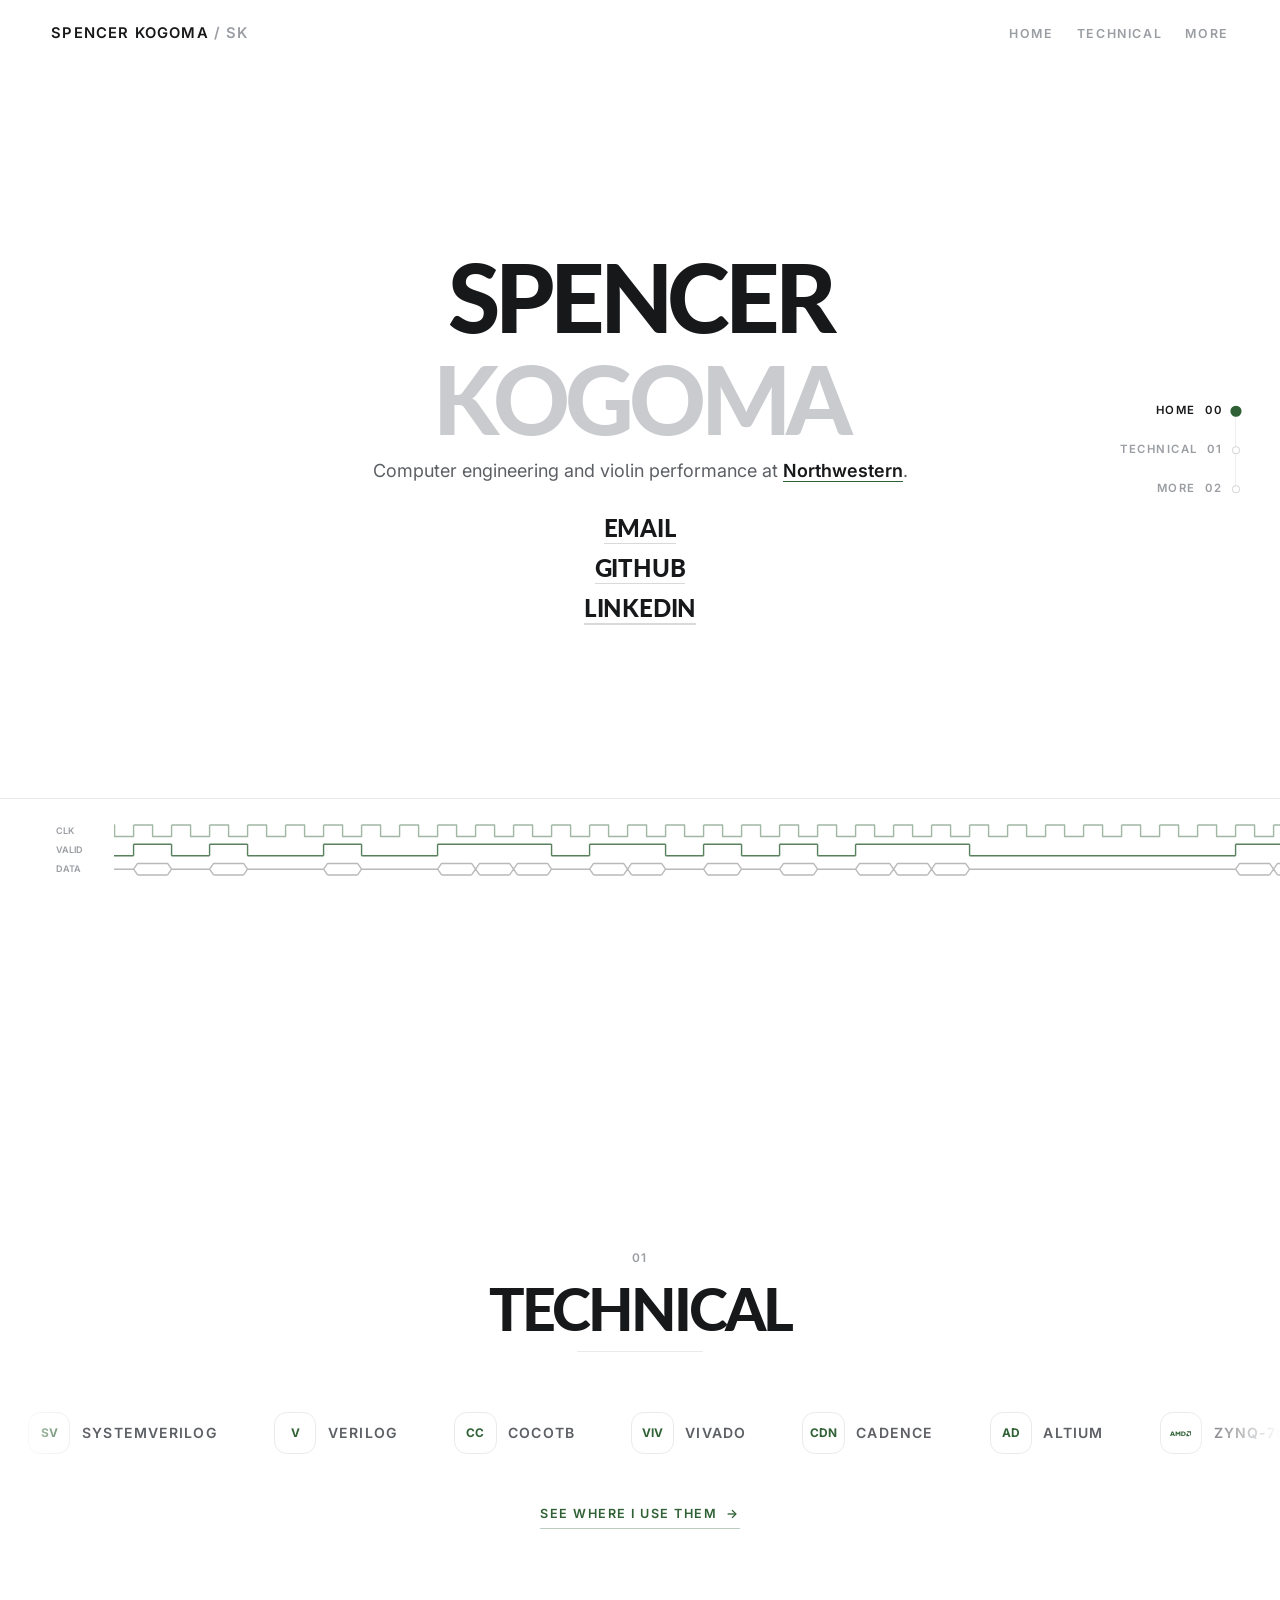
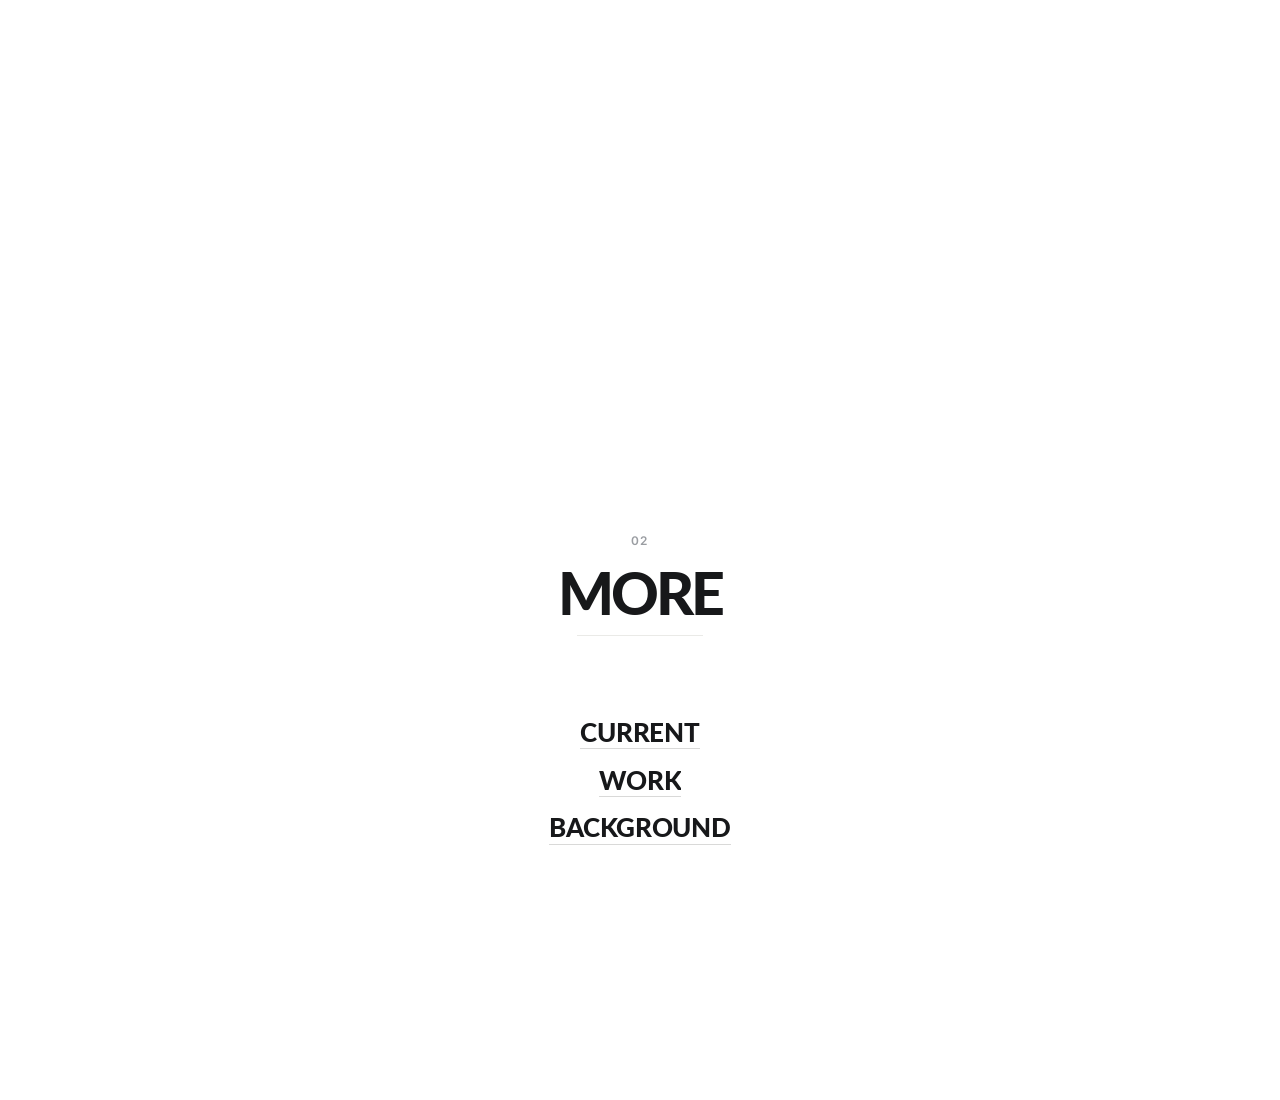
==== commit 2ba9ecda: "Mark each project active or completed Add a small state chip inline with each project title, so the " ====
--- a/index.html
+++ b/index.html
@@ -14,7 +14,7 @@
 <link rel="preconnect" href="https://fonts.googleapis.com">
 <link rel="preconnect" href="https://fonts.gstatic.com" crossorigin>
 <link href="https://fonts.googleapis.com/css2?family=Inter:wght@400;500;600;700&family=Lato:wght@700;900&display=swap" rel="stylesheet">
-<link rel="stylesheet" href="assets/site.css?v=bcf7ba32">
+<link rel="stylesheet" href="assets/site.css?v=3bd69b34">
 </head>
 <body class="has-rail">
 <div class="bar" aria-hidden="true"><span id="bar"></span></div>
--- a/assets/site.css
+++ b/assets/site.css
@@ -1195,3 +1195,19 @@
 /* a course dropdown carries no role line, so the title takes the space */
 .drop summary .drop-t{margin-right:auto;text-align:left}
 .drop summary{justify-content:space-between}
+
+/* project state, inline with the title so no row is added */
+.row-title{display:flex;align-items:center;justify-content:center;gap:.55rem;flex-wrap:wrap}
+.row-state{
+  display:inline-flex;align-items:center;gap:.35rem;
+  padding:.12rem .5rem;border:1px solid var(--line);border-radius:999px;
+  font-family:var(--sans);font-size:.56rem;font-weight:600;letter-spacing:.14em;
+  text-transform:uppercase;line-height:1.7;color:var(--text-dim);
+  white-space:nowrap;
+}
+.row-state::before{
+  content:"";width:.34rem;height:.34rem;border-radius:50%;
+  background:var(--text-dim);flex:none;
+}
+.row-state.is-active{color:var(--green);border-color:rgba(47,97,53,.32)}
+.row-state.is-active::before{background:var(--green)}
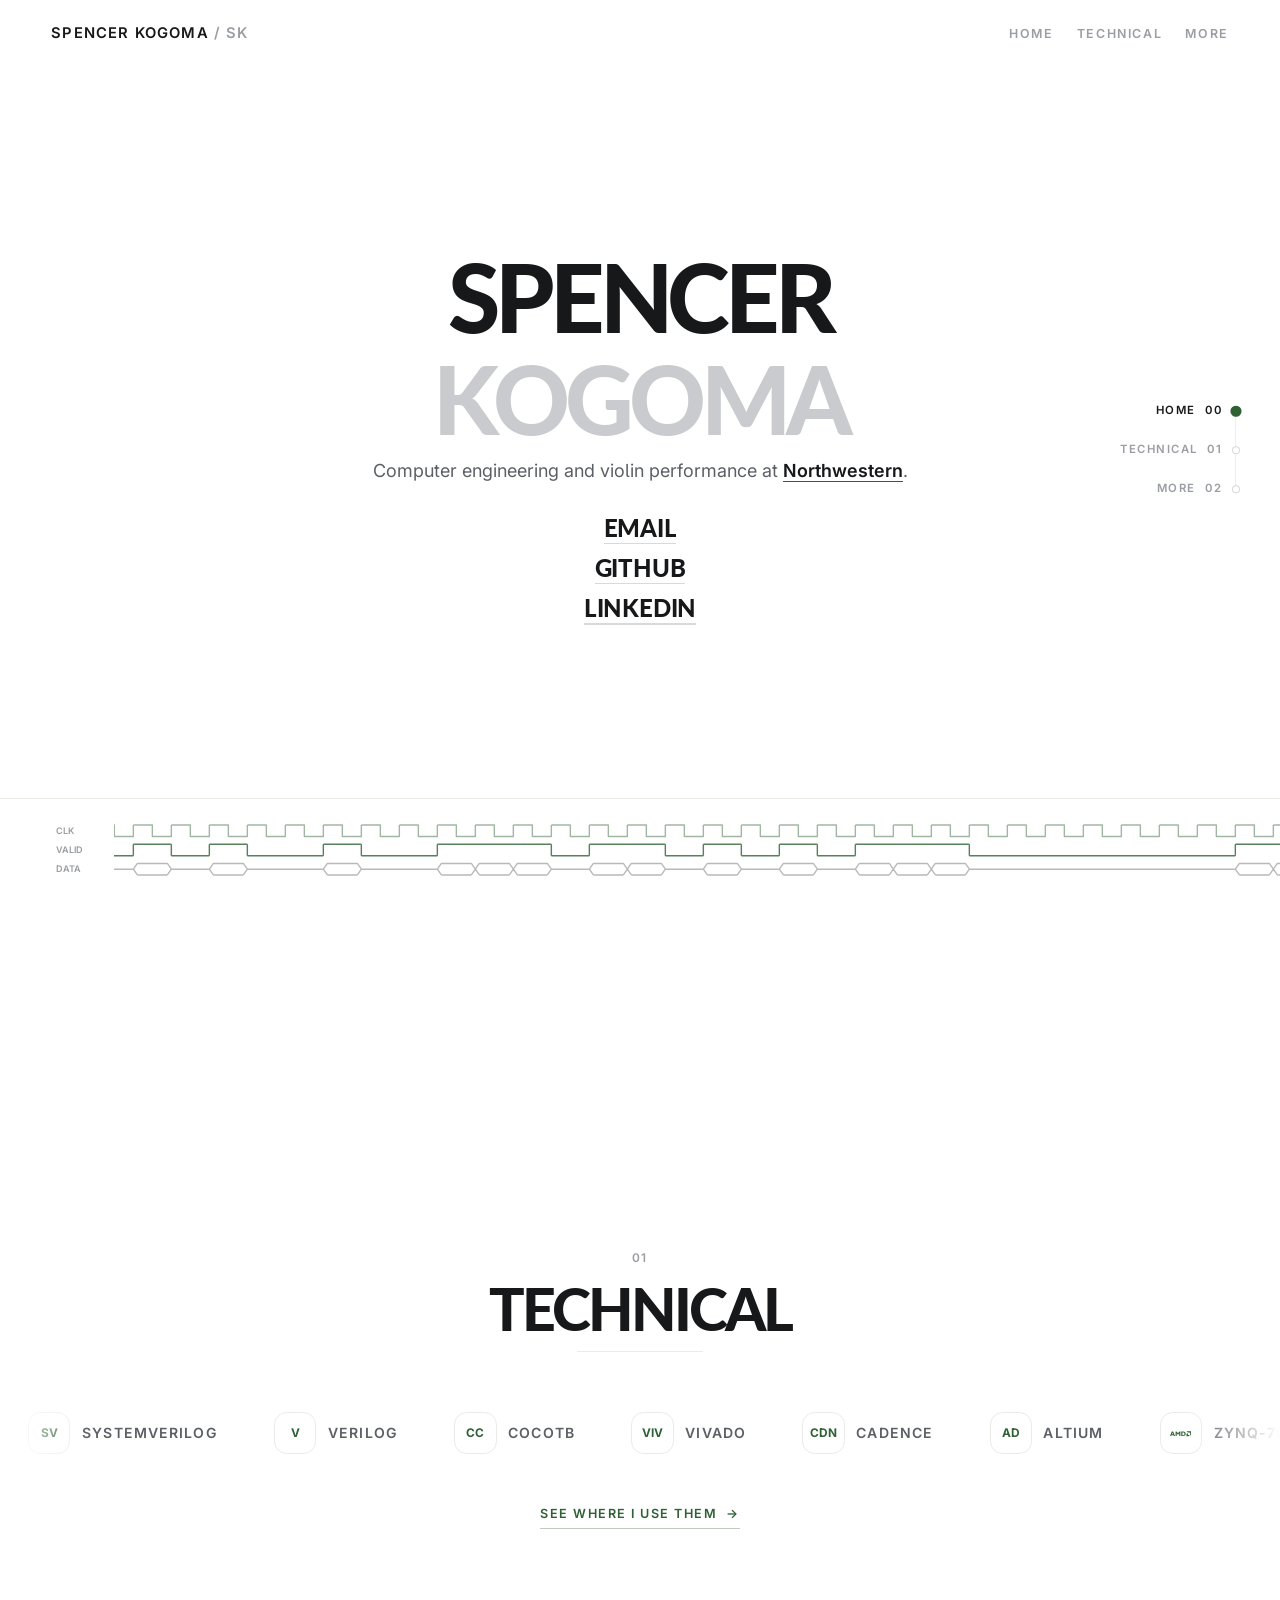
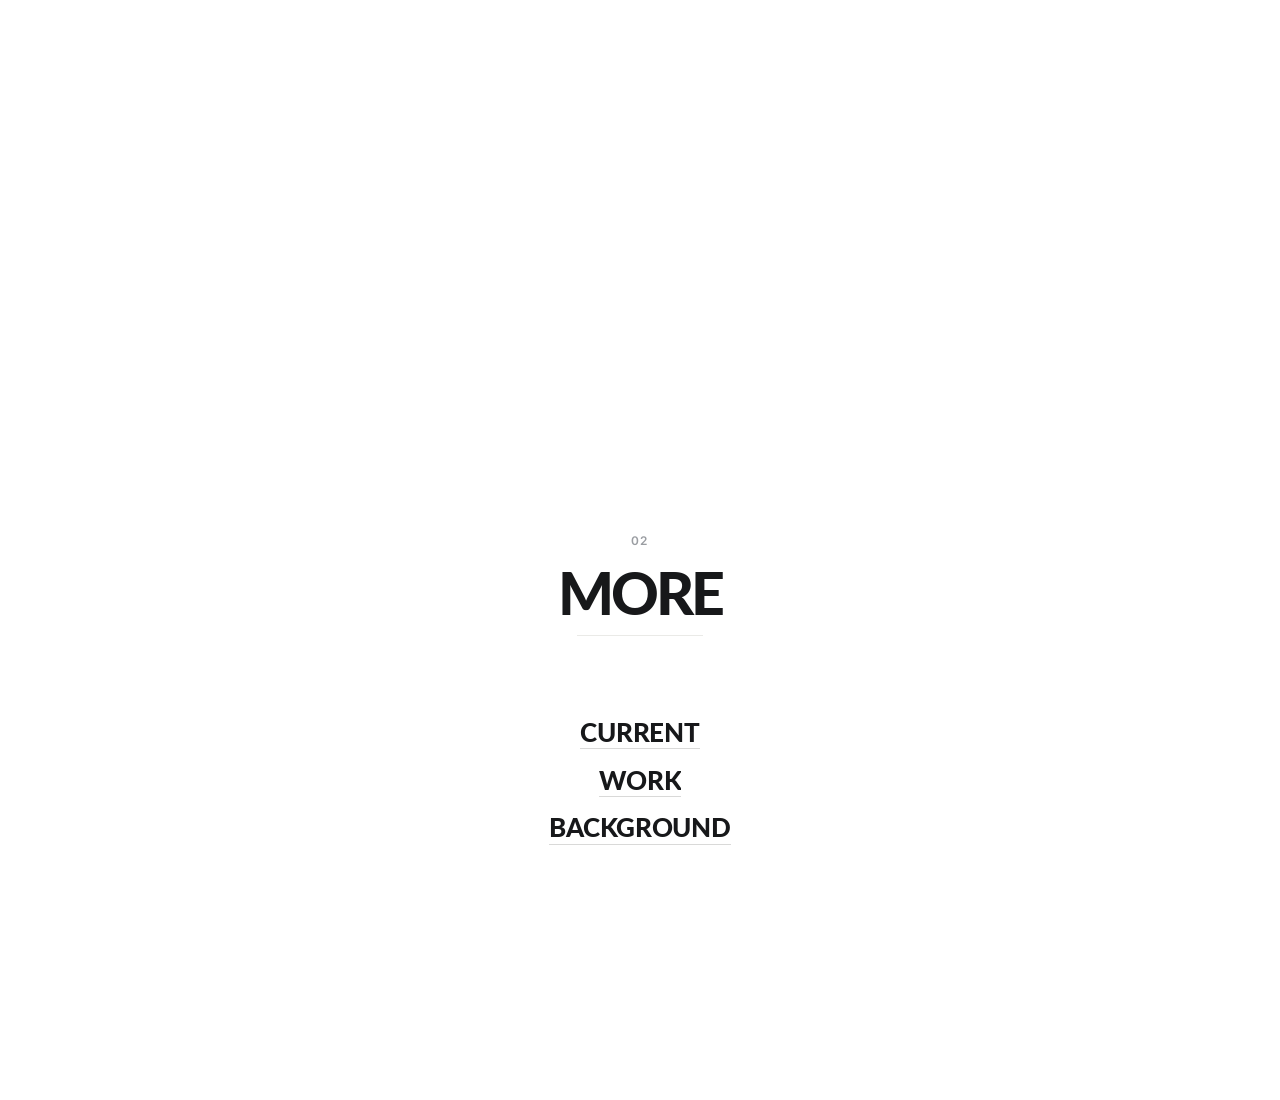
==== commit 7362f177: "Flow the coursework into columns A full row per course wasted the width and made six classes look li" ====
--- a/index.html
+++ b/index.html
@@ -14,7 +14,7 @@
 <link rel="preconnect" href="https://fonts.googleapis.com">
 <link rel="preconnect" href="https://fonts.gstatic.com" crossorigin>
 <link href="https://fonts.googleapis.com/css2?family=Inter:wght@400;500;600;700&family=Lato:wght@700;900&display=swap" rel="stylesheet">
-<link rel="stylesheet" href="assets/site.css?v=3bd69b34">
+<link rel="stylesheet" href="assets/site.css?v=479d6048">
 </head>
 <body class="has-rail">
 <div class="bar" aria-hidden="true"><span id="bar"></span></div>
--- a/assets/site.css
+++ b/assets/site.css
@@ -1211,3 +1211,32 @@
 }
 .row-state.is-active{color:var(--green);border-color:rgba(47,97,53,.32)}
 .row-state.is-active::before{background:var(--green)}
+
+/* ============================================================
+   COURSEWORK IN COLUMNS
+   One row per course wasted the width. These flow into columns and
+   each still opens in place.
+   ============================================================ */
+.drops.cols{
+  border-top:0;
+  display:grid;gap:0 clamp(1.4rem,4vw,3rem);
+}
+@media(min-width:40rem){.drops.cols{grid-template-columns:repeat(2,minmax(0,1fr))}}
+@media(min-width:68rem){.drops.cols{grid-template-columns:repeat(3,minmax(0,1fr))}}
+.drops.cols .drop{
+  border-top:1px solid var(--line);border-bottom:0;
+  align-self:start;
+}
+.drops.cols summary{
+  padding:.7rem 0;gap:.5rem;align-items:baseline;
+}
+.drops.cols summary:hover{padding-left:.4rem}
+.drops.cols .drop-t{
+  font-size:clamp(.76rem,1.3vw,.9rem);
+  letter-spacing:-.015em;line-height:1.25;white-space:normal;
+}
+.drops.cols .drop-s{font-size:.8rem}
+.drops.cols .drop-body{padding-bottom:.85rem}
+.drops.cols .drop-body p{
+  font-size:.8rem;line-height:1.6;max-width:none;
+}
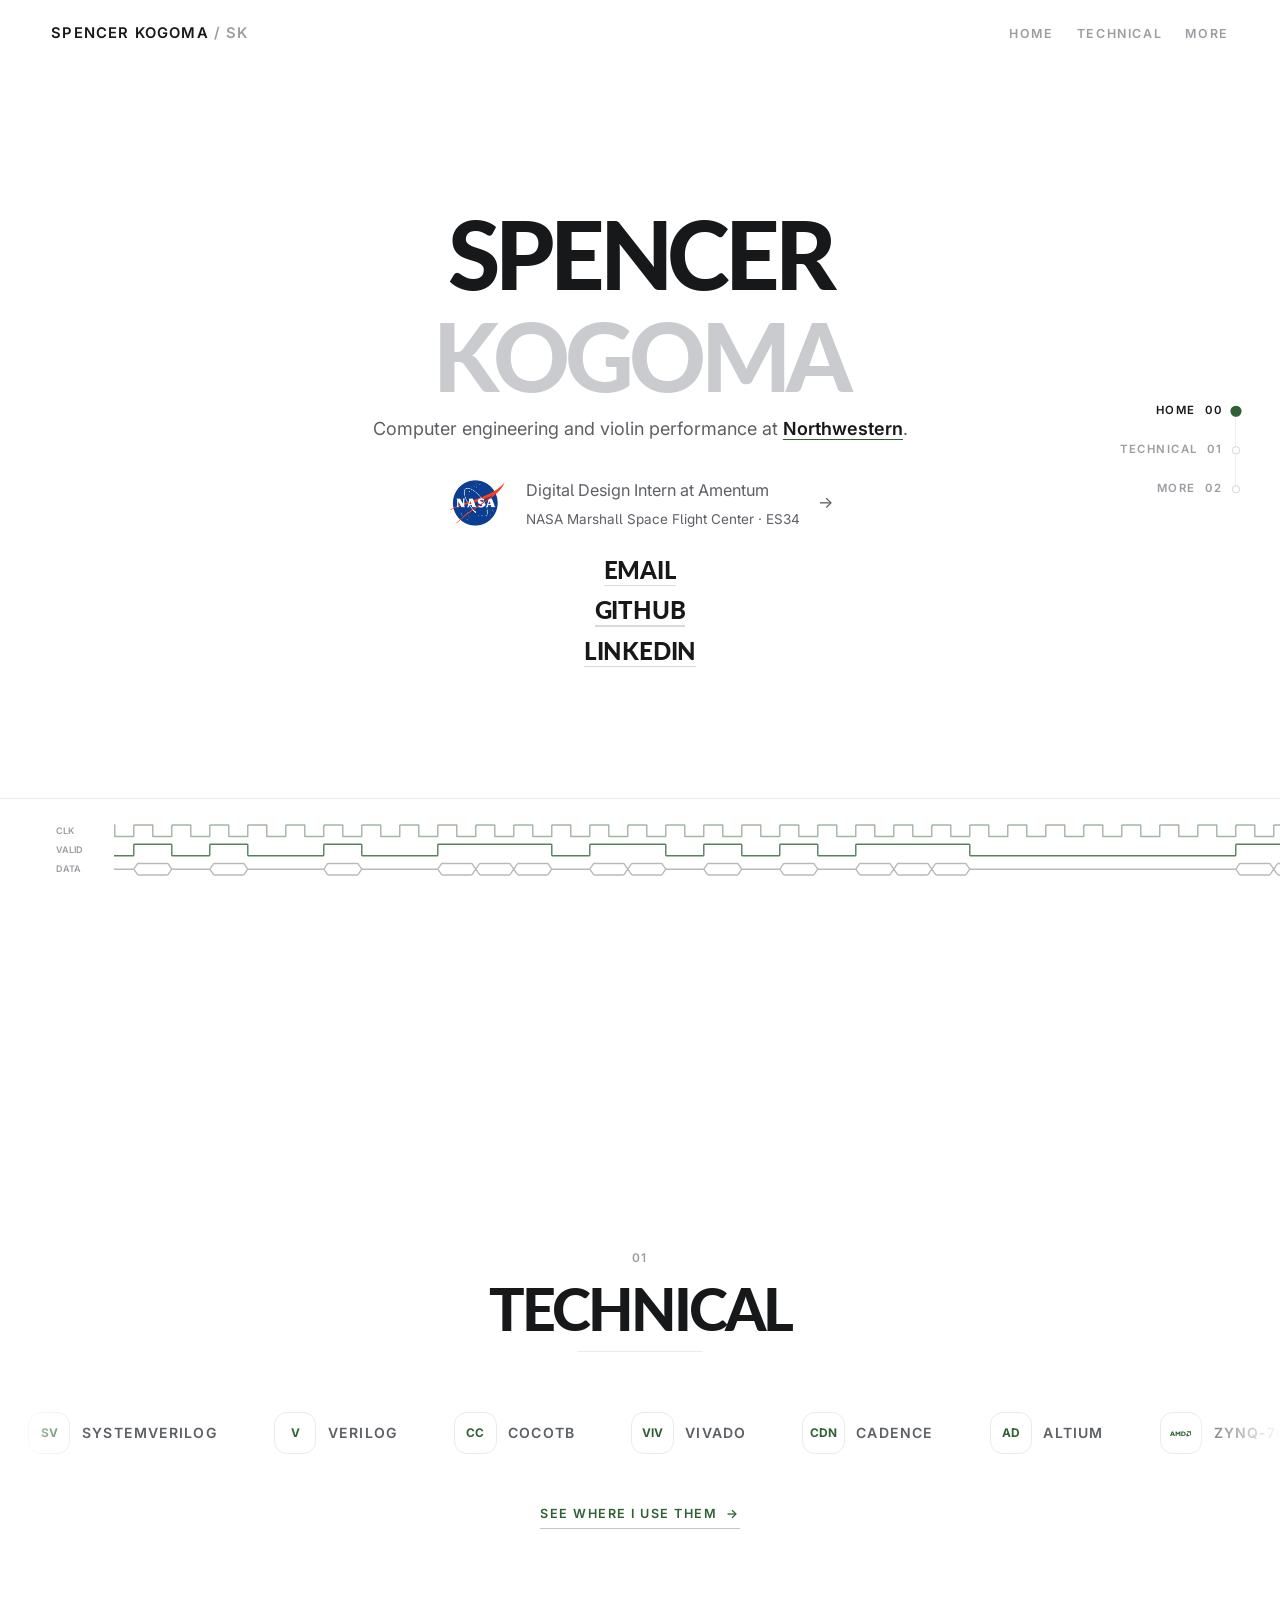
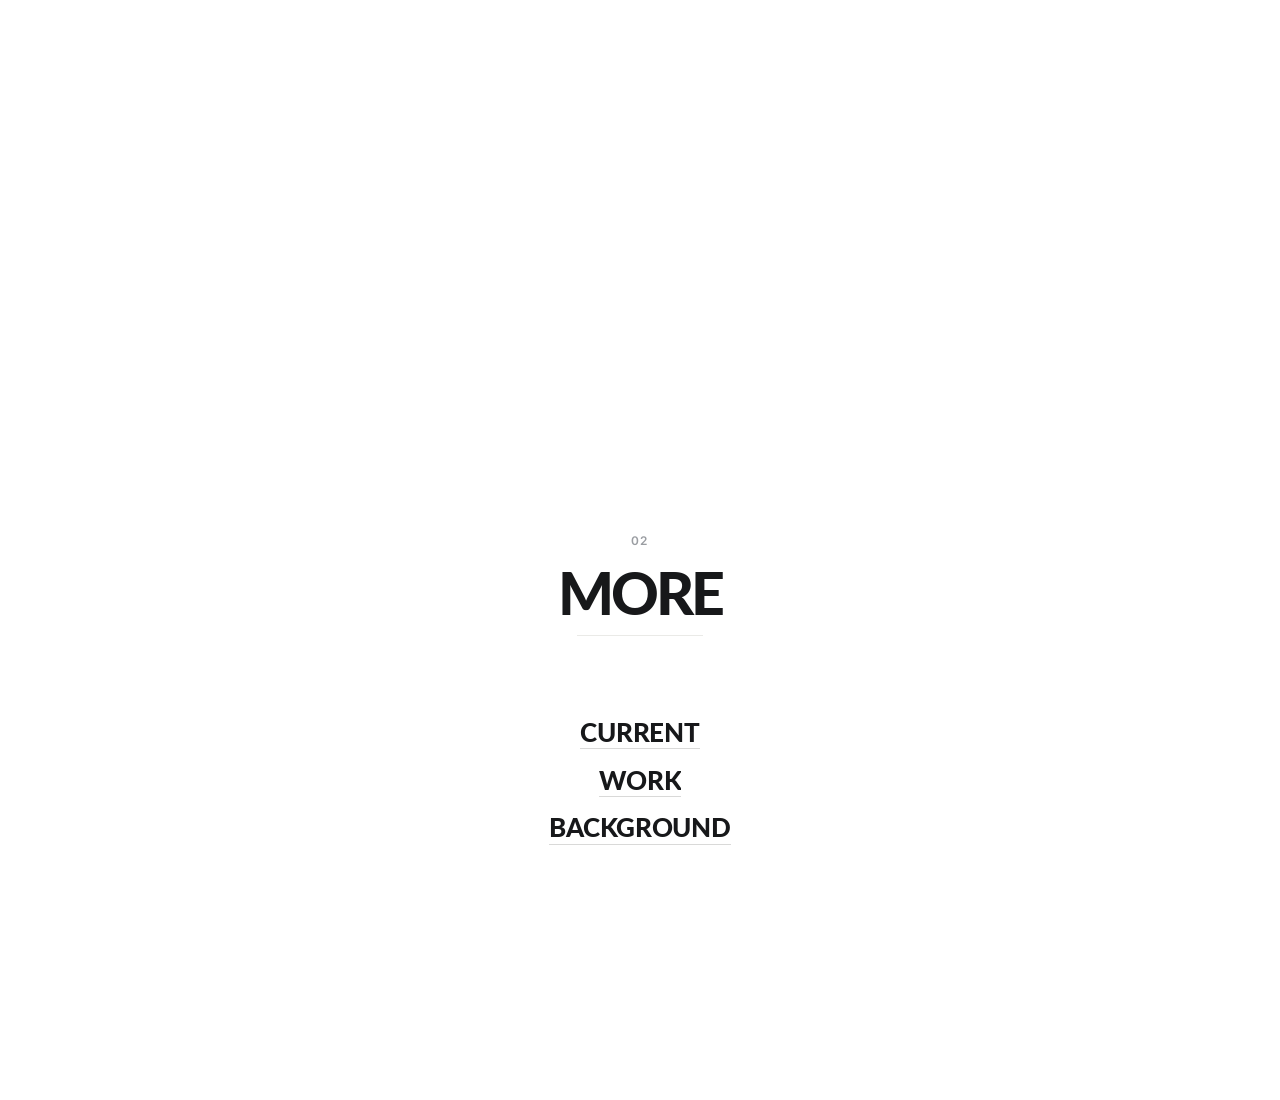
==== commit f322ce1c: "Update portfolio from resume and add NASA experience branding" ====
--- a/index.html
+++ b/index.html
@@ -14,7 +14,7 @@
 <link rel="preconnect" href="https://fonts.googleapis.com">
 <link rel="preconnect" href="https://fonts.gstatic.com" crossorigin>
 <link href="https://fonts.googleapis.com/css2?family=Inter:wght@400;500;600;700&family=Lato:wght@700;900&display=swap" rel="stylesheet">
-<link rel="stylesheet" href="assets/site.css?v=479d6048">
+<link rel="stylesheet" href="assets/site.css?v=20261009">
 </head>
 <body class="has-rail">
 <div class="bar" aria-hidden="true"><span id="bar"></span></div>
@@ -55,6 +55,12 @@
 
 
 
+
+      <a class="experience-note rv" href="current.html">
+        <img src="assets/nasa.png" alt="NASA" width="110" height="92">
+        <span>Digital Design Intern at Amentum<span class="experience-location">NASA Marshall Space Flight Center &middot; ES34</span></span>
+        <span aria-hidden="true">&rarr;</span>
+      </a>
 
       <nav class="big-links rv" aria-label="Contact">
         <a class="big-link" href="mailto:kogomaspencer@gmail.com">
--- a/assets/site.css
+++ b/assets/site.css
@@ -1240,3 +1240,11 @@
 .drops.cols .drop-body p{
   font-size:.8rem;line-height:1.6;max-width:none;
 }
+
+/* Experience marks retain their original proportions and colors. */
+.experience-note{display:flex;align-items:center;gap:1rem;width:fit-content;margin:1.8rem auto 0;text-align:left;font-size:.9rem;color:var(--text-soft)}
+.experience-note>img{width:3.4rem;height:auto;flex:none}
+.experience-location{display:block;margin-top:.25rem;font-size:.75rem;line-height:1.5}
+.experience-logos{display:flex;align-items:center;gap:1rem;padding:.5rem 0}
+.nasa-mark{width:3.5rem;height:auto;display:block}
+@media(max-width:35rem){.experience-note{font-size:.8rem;gap:.75rem}.experience-note>img{width:2.9rem}.experience-location{font-size:.7rem}}
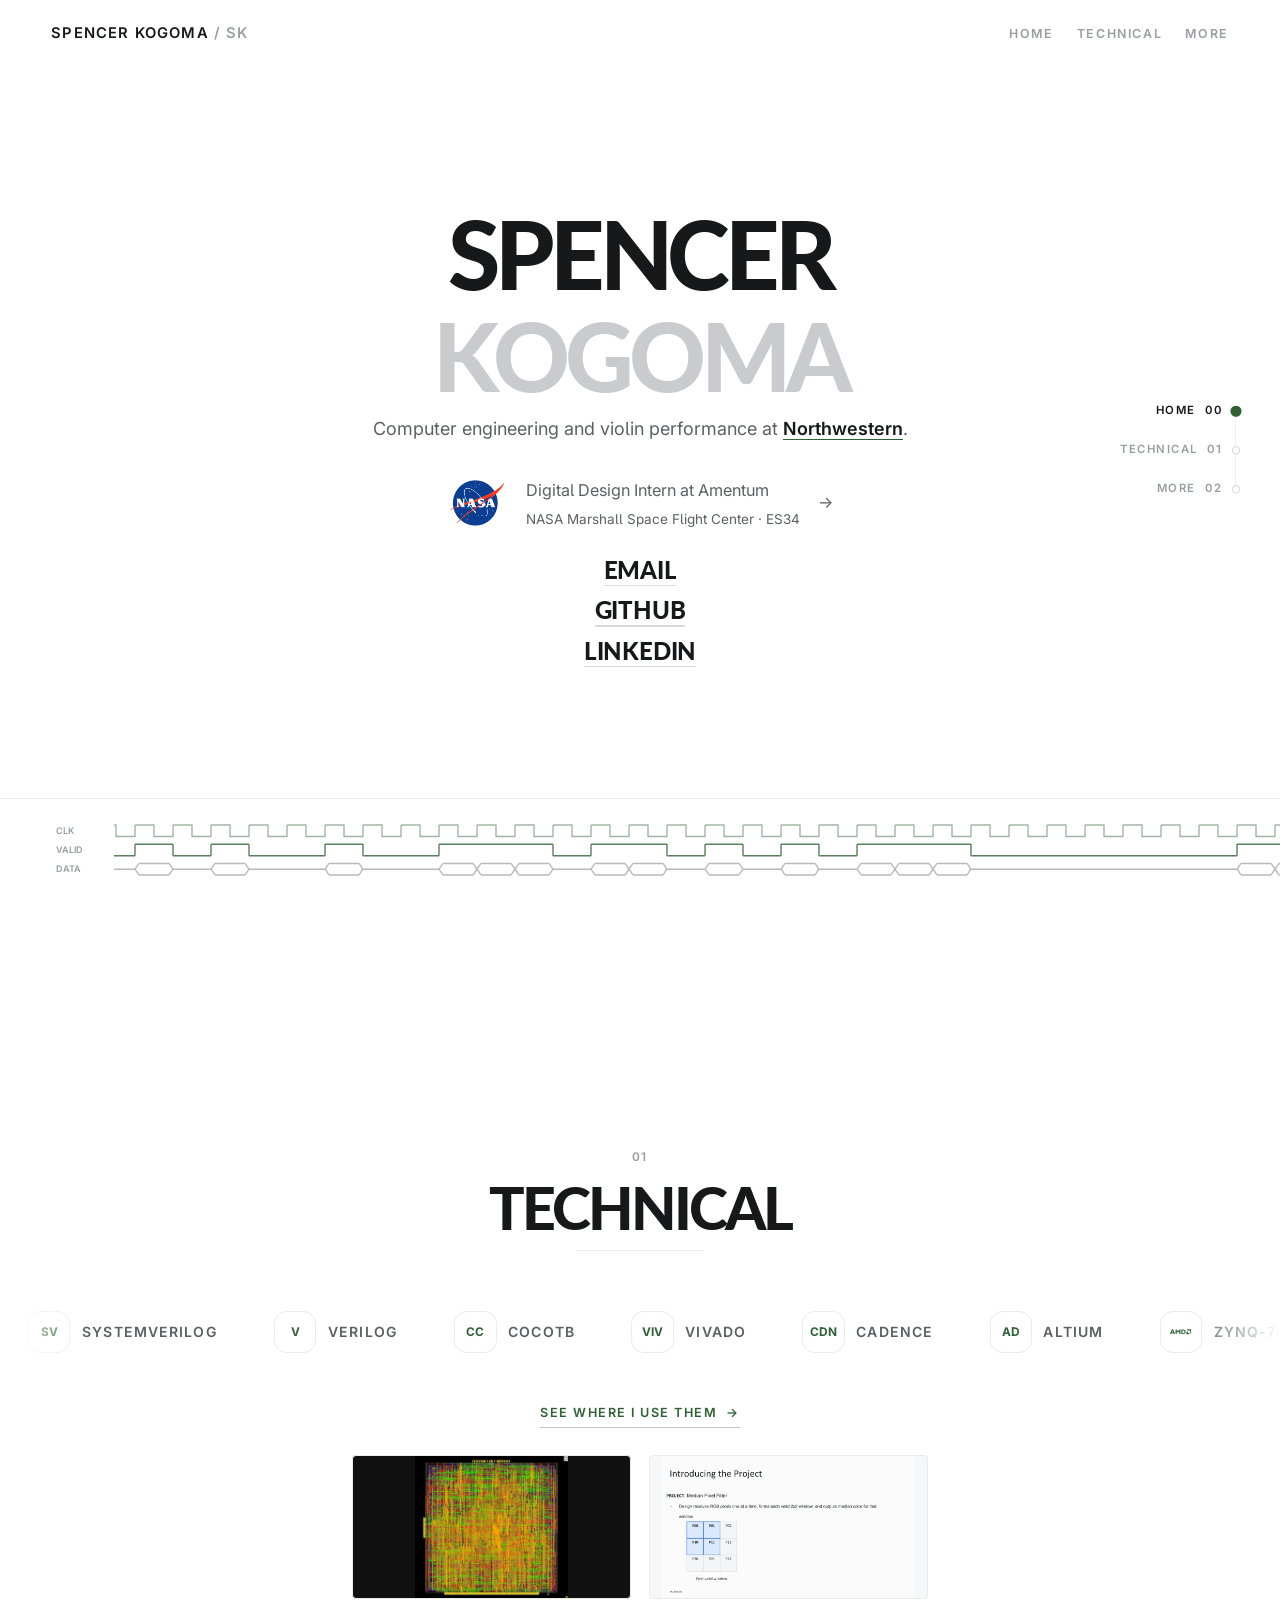
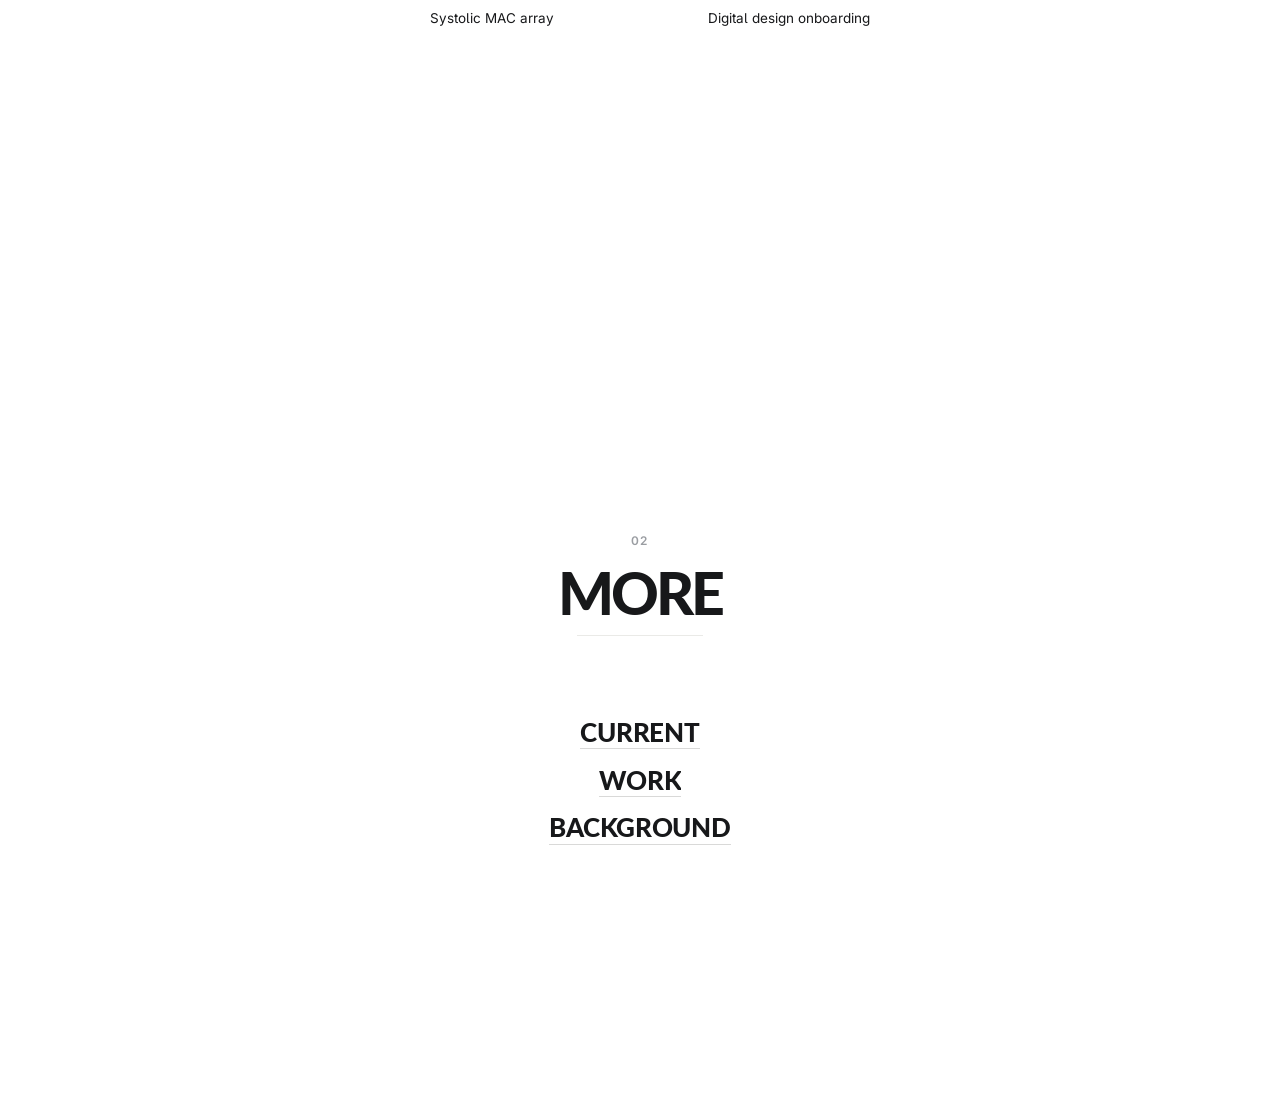
==== commit 5e36a56e: "Add original project screenshots and FPGA research exploration" ====
--- a/index.html
+++ b/index.html
@@ -14,7 +14,7 @@
 <link rel="preconnect" href="https://fonts.googleapis.com">
 <link rel="preconnect" href="https://fonts.gstatic.com" crossorigin>
 <link href="https://fonts.googleapis.com/css2?family=Inter:wght@400;500;600;700&family=Lato:wght@700;900&display=swap" rel="stylesheet">
-<link rel="stylesheet" href="assets/site.css?v=20261009">
+<link rel="stylesheet" href="assets/site.css?v=20261014">
 </head>
 <body class="has-rail">
 <div class="bar" aria-hidden="true"><span id="bar"></span></div>
@@ -142,6 +142,10 @@
 
     <div class="shell see-wrap rv">
       <a class="out" href="work.html">See where I use them <span aria-hidden="true">&rarr;</span></a>
+      <div class="home-work-previews">
+        <a href="projects/systolic-mac-array.html"><img src="assets/projects/mac-layout-thumb.webp" alt="Routed layout from my 3 by 3 MAC array lab" width="649" height="600" loading="lazy"><span>Systolic MAC array</span></a>
+        <a href="projects/median-pixel-filter.html"><img src="assets/projects/onboarding-thumb.webp" alt="RGB median-filter project slide from my onboarding training" width="960" height="540" loading="lazy"><span>Digital design onboarding</span></a>
+      </div>
     </div>
 
   </section>
@@ -173,6 +177,6 @@
 </main>
 
 
-<script src="assets/site.js?v=e14a26b7"></script>
+<script src="assets/site.js?v=20261014"></script>
 </body>
 </html>
--- a/assets/site.css
+++ b/assets/site.css
@@ -1248,3 +1248,47 @@
 .experience-logos{display:flex;align-items:center;gap:1rem;padding:.5rem 0}
 .nasa-mark{width:3.5rem;height:auto;display:block}
 @media(max-width:35rem){.experience-note{font-size:.8rem;gap:.75rem}.experience-note>img{width:2.9rem}.experience-location{font-size:.7rem}}
+
+/* Original project captures retain their full frame and readable captions. */
+.project-visual{margin:0;min-width:0;text-align:left}
+.project-visual a{display:block;border:1px solid var(--line);background:#f5f6f7;border-radius:4px;overflow:hidden}
+.project-visual img{display:block;width:100%;height:auto;object-fit:contain}
+.project-visual figcaption{margin-top:.65rem;font-size:.8rem;line-height:1.6;color:var(--text-soft);letter-spacing:0}
+.lead-visual{max-width:54rem;margin:2.5rem auto 0}
+.lead-visual img{max-height:36rem}
+.evidence-grid{display:grid;grid-template-columns:repeat(2,minmax(0,1fr));gap:1.25rem;align-items:start}
+.prose:has(.project-visual){max-width:64rem;margin-inline:auto}
+.evidence-grid img{aspect-ratio:3/2}
+.work-previews{display:grid;grid-template-columns:repeat(2,minmax(0,1fr));gap:2rem;margin-bottom:3rem}
+.work-preview{display:block;min-width:0}
+.work-preview>img{display:block;width:100%;height:20rem;object-fit:contain;background:#f6f7f8;border:1px solid var(--line);border-radius:4px}
+.work-preview:first-child>img{background:#111}
+.work-preview>span{display:block;margin-top:.9rem;font-size:1.1rem;font-weight:600;letter-spacing:0}
+.work-preview small{display:block;margin-top:.25rem;font-size:.85rem;font-weight:400;color:var(--text-soft)}
+.home-work-previews{display:grid;grid-template-columns:repeat(2,minmax(0,1fr));gap:1rem;max-width:32rem;margin:1.5rem auto 0}
+.home-work-previews img{display:block;width:100%;height:8rem;object-fit:contain;background:#f6f7f8;border:1px solid var(--line);border-radius:4px}
+.home-work-previews a:first-child img{background:#111}
+.home-work-previews span{display:block;font-size:.75rem;margin-top:.45rem}
+.small-projects{margin-top:2.5rem;border-top:1px solid var(--line);padding-top:1.2rem}
+.small-projects h3{font-size:1rem;letter-spacing:0;margin-bottom:.7rem}
+.small-projects a{display:flex;gap:1rem;justify-content:space-between;border-bottom:1px solid var(--line);padding:.85rem 0;font-size:.88rem}
+.small-projects a span:last-child{color:var(--text-soft)}
+.table-scroll{overflow-x:auto}
+.research-table{border-collapse:collapse;width:100%;text-align:left;font-size:.9rem;line-height:1.6}
+.research-table th,.research-table td{border-bottom:1px solid var(--line);padding:1rem .8rem;vertical-align:top}
+.research-table th{font-weight:600}
+.image-dialog{position:fixed;inset:0;margin:auto;width:min(96vw,100rem);max-height:94dvh;padding:1rem;border:1px solid var(--line);border-radius:6px;background:var(--bg);color:var(--text)}
+.image-dialog::backdrop{background:rgba(0,0,0,.8)}
+.image-dialog img{display:block;max-width:100%;max-height:76dvh;width:auto;height:auto;margin:auto;object-fit:contain}
+.image-dialog-header{display:flex;gap:1rem;align-items:center;justify-content:space-between;margin-bottom:1rem}
+.image-dialog-header p{font-size:.85rem;line-height:1.5}
+.image-dialog button{font:inherit;font-size:.85rem;border:1px solid var(--line);border-radius:4px;padding:.5rem .8rem;background:var(--bg);color:var(--text);cursor:pointer;flex:none}
+body:has(.image-dialog[open]){overflow:hidden}
+@media(max-width:40rem){
+  .work-previews,.evidence-grid{grid-template-columns:1fr}
+  .work-preview>img{height:16rem}
+  .small-projects a{flex-direction:column;gap:.2rem}
+  .research-table th,.research-table td{padding:.65rem .45rem;font-size:.8rem}
+  .image-dialog{padding:.65rem}
+}
+@media(max-height:46rem){.home-work-previews img{height:5rem}.home-work-previews{margin-top:1rem}}
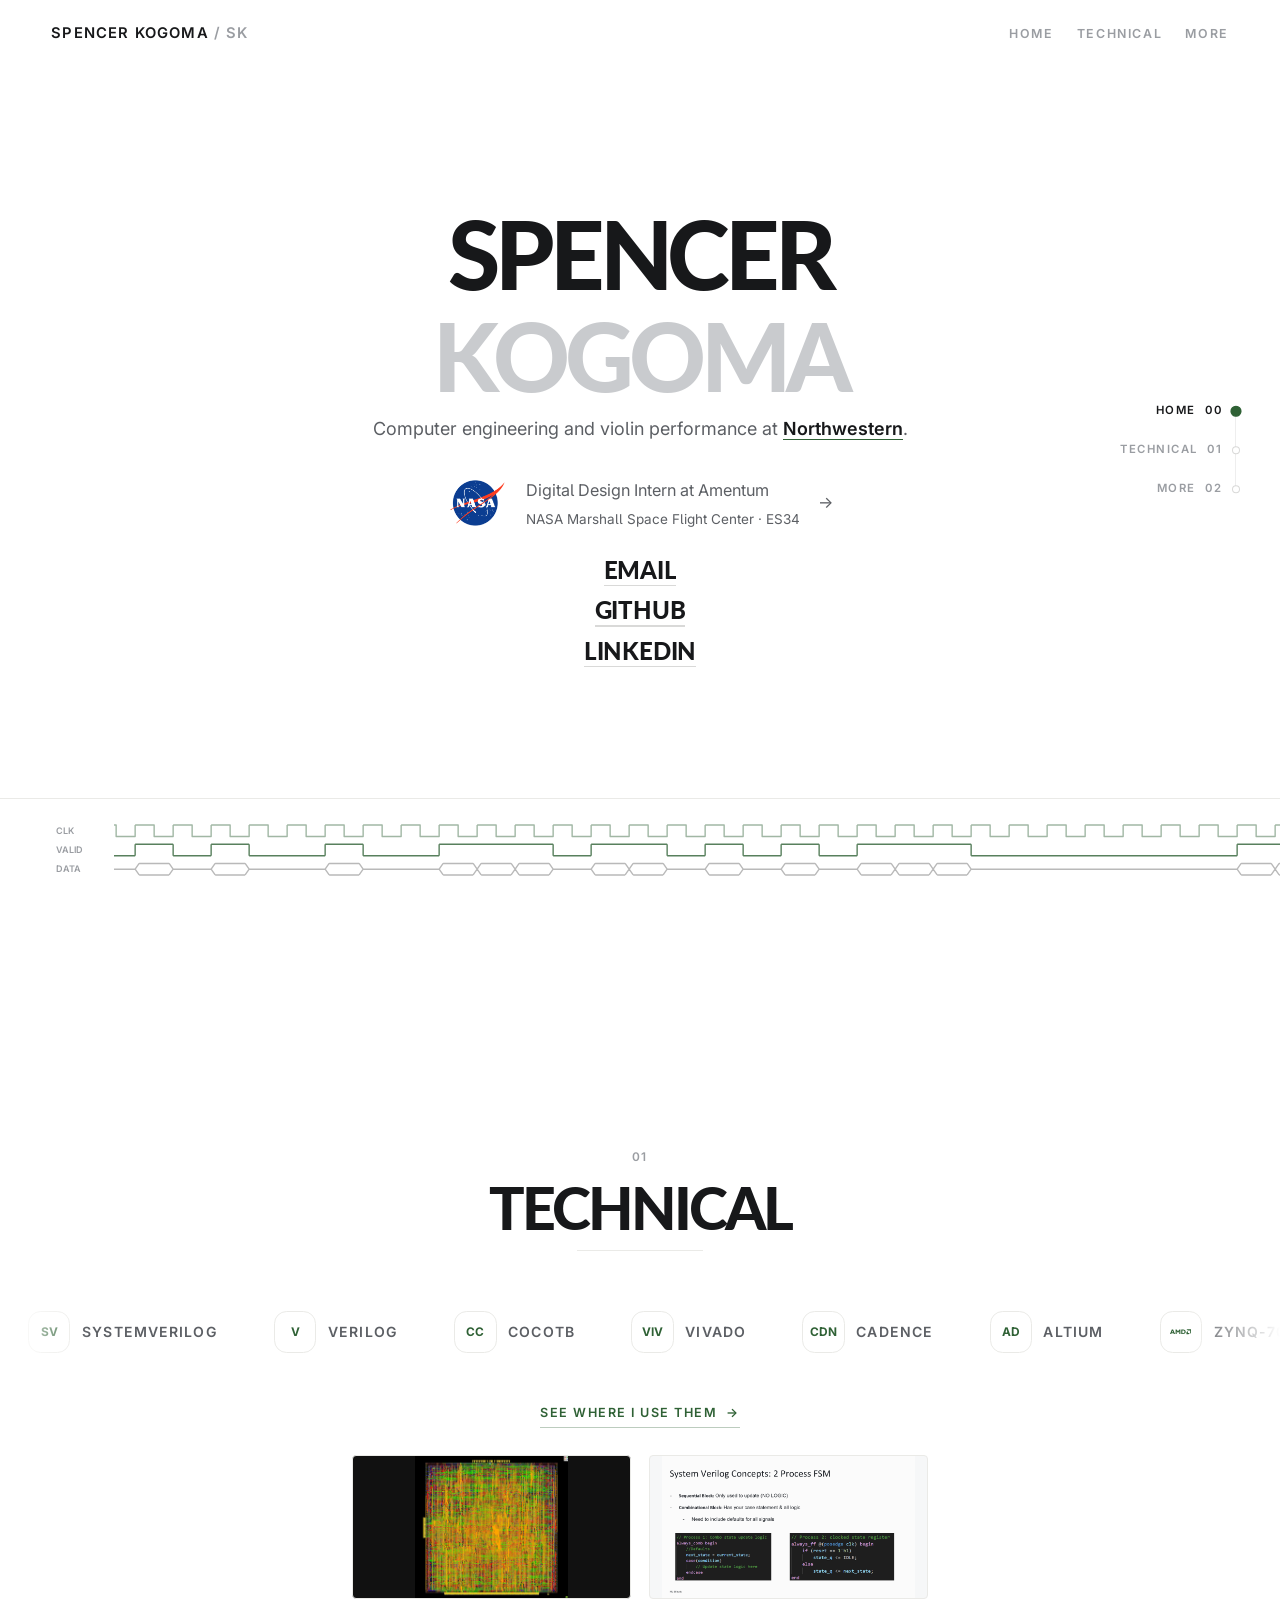
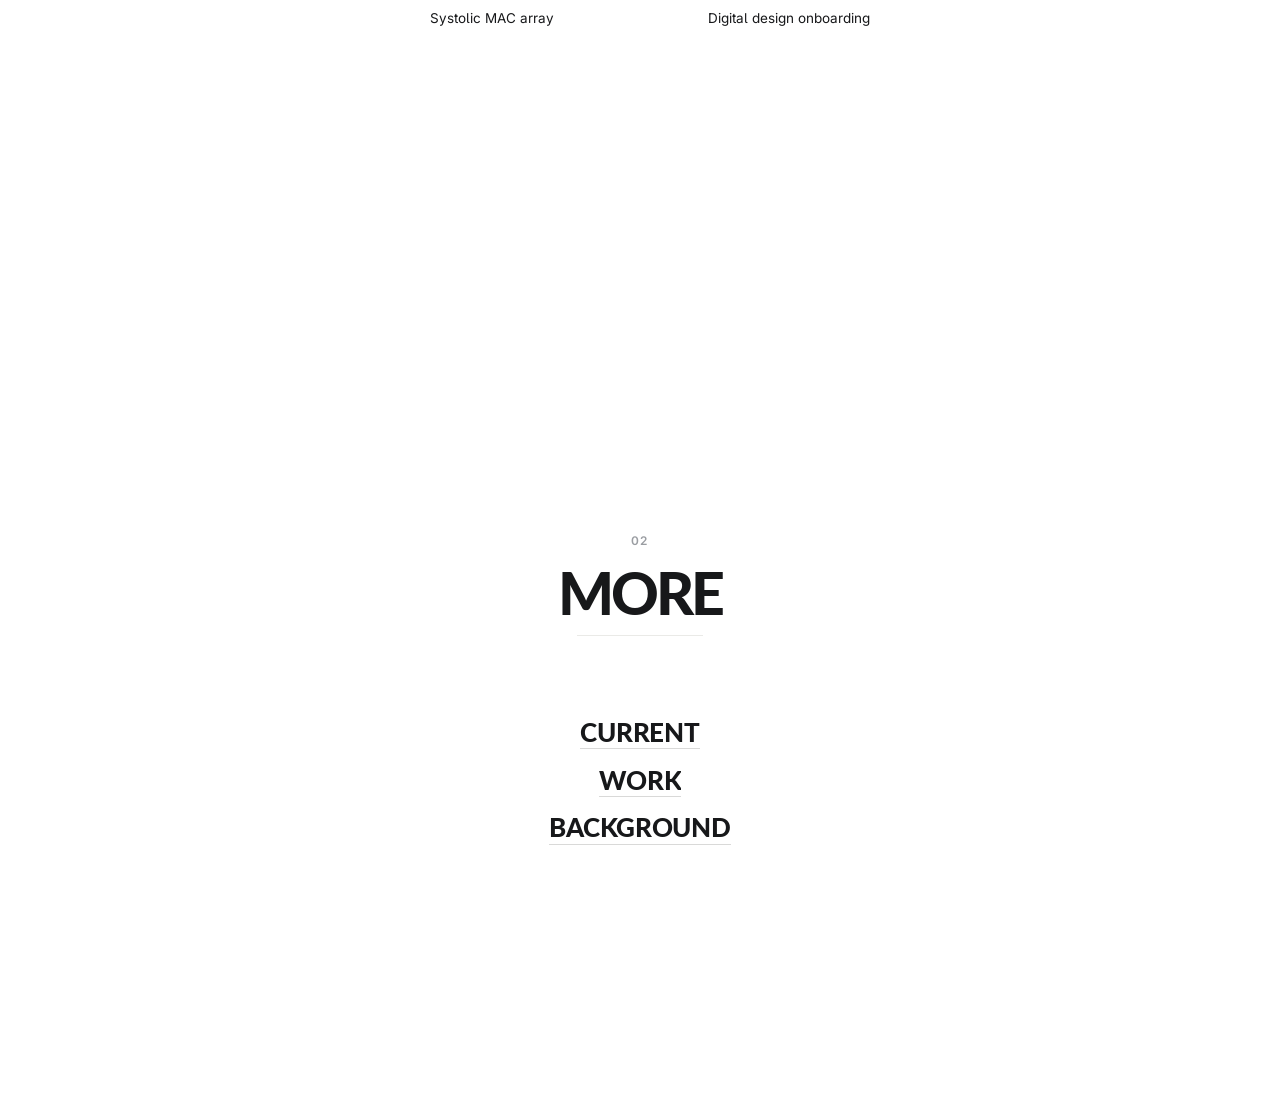
==== commit 0223b6a6: "Use technical FSM slide for onboarding preview" ====
--- a/index.html
+++ b/index.html
@@ -144,7 +144,7 @@
       <a class="out" href="work.html">See where I use them <span aria-hidden="true">&rarr;</span></a>
       <div class="home-work-previews">
         <a href="projects/systolic-mac-array.html"><img src="assets/projects/mac-layout-thumb.webp" alt="Routed layout from my 3 by 3 MAC array lab" width="649" height="600" loading="lazy"><span>Systolic MAC array</span></a>
-        <a href="projects/median-pixel-filter.html"><img src="assets/projects/onboarding-thumb.webp" alt="RGB median-filter project slide from my onboarding training" width="960" height="540" loading="lazy"><span>Digital design onboarding</span></a>
+        <a href="projects/median-pixel-filter.html"><img src="assets/projects/onboarding-two-process-fsm.png" alt="Two-process FSM code and explanation from my digital design onboarding training" width="1920" height="1080" loading="lazy"><span>Digital design onboarding</span></a>
       </div>
     </div>
 
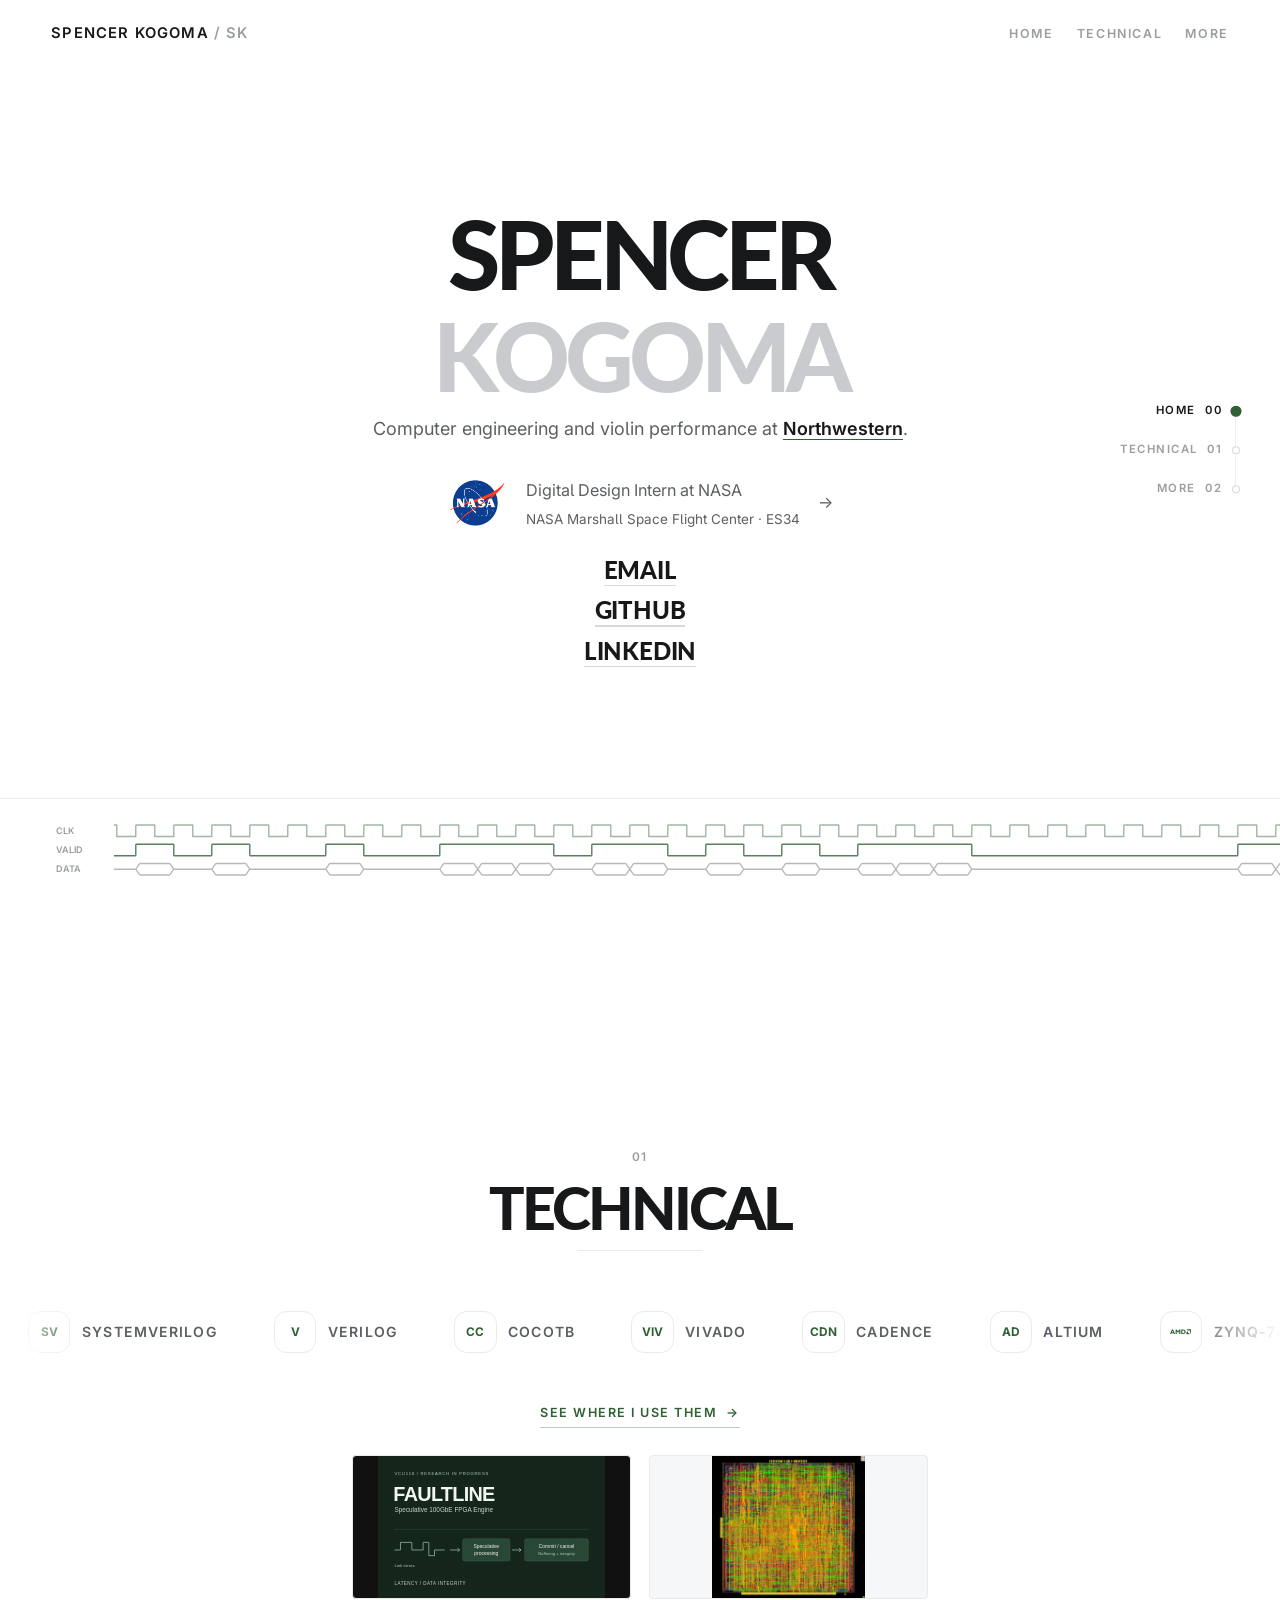
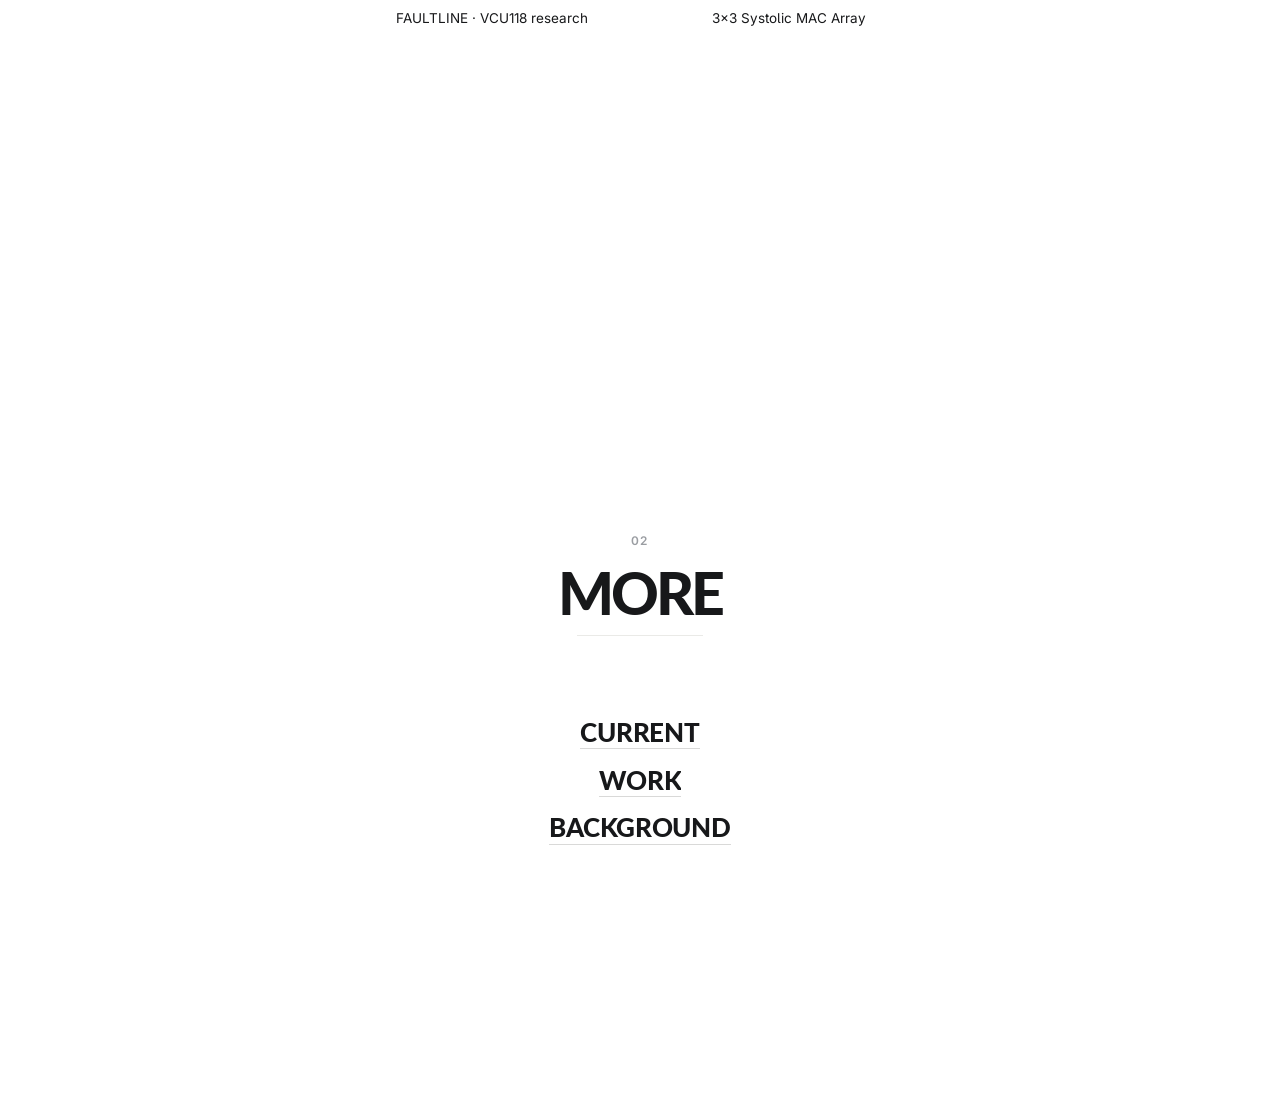
==== commit 79c4f690: "Feature FAULTLINE research and MAC array; update NASA work and camera gallery" ====
--- a/index.html
+++ b/index.html
@@ -14,7 +14,7 @@
 <link rel="preconnect" href="https://fonts.googleapis.com">
 <link rel="preconnect" href="https://fonts.gstatic.com" crossorigin>
 <link href="https://fonts.googleapis.com/css2?family=Inter:wght@400;500;600;700&family=Lato:wght@700;900&display=swap" rel="stylesheet">
-<link rel="stylesheet" href="assets/site.css?v=20261014">
+<link rel="stylesheet" href="assets/site.css?v=20261024">
 </head>
 <body class="has-rail">
 <div class="bar" aria-hidden="true"><span id="bar"></span></div>
@@ -58,7 +58,7 @@
 
       <a class="experience-note rv" href="current.html">
         <img src="assets/nasa.png" alt="NASA" width="110" height="92">
-        <span>Digital Design Intern at Amentum<span class="experience-location">NASA Marshall Space Flight Center &middot; ES34</span></span>
+        <span>Digital Design Intern at NASA<span class="experience-location">NASA Marshall Space Flight Center &middot; ES34</span></span>
         <span aria-hidden="true">&rarr;</span>
       </a>
 
@@ -143,8 +143,8 @@
     <div class="shell see-wrap rv">
       <a class="out" href="work.html">See where I use them <span aria-hidden="true">&rarr;</span></a>
       <div class="home-work-previews">
-        <a href="projects/systolic-mac-array.html"><img src="assets/projects/mac-layout-thumb.webp" alt="Routed layout from my 3 by 3 MAC array lab" width="649" height="600" loading="lazy"><span>Systolic MAC array</span></a>
-        <a href="projects/median-pixel-filter.html"><img src="assets/projects/onboarding-two-process-fsm.png" alt="Two-process FSM code and explanation from my digital design onboarding training" width="1920" height="1080" loading="lazy"><span>Digital design onboarding</span></a>
+        <a href="projects/faultline.html"><img src="assets/projects/faultline.svg" alt="FAULTLINE: latency and data integrity research on VCU118" width="960" height="600" loading="lazy"><span>FAULTLINE &middot; VCU118 research</span></a>
+        <a href="projects/systolic-mac-array.html"><img src="assets/projects/mac-layout-thumb.webp" alt="Routed layout from my 3 by 3 MAC array lab" width="649" height="600" loading="lazy"><span>3&times;3 Systolic MAC Array</span></a>
       </div>
     </div>
 
@@ -177,6 +177,7 @@
 </main>
 
 
-<script src="assets/site.js?v=20261014"></script>
+<script src="assets/site.js?v=20261024"></script>
 </body>
 </html>
+
--- a/assets/site.css
+++ b/assets/site.css
@@ -1292,3 +1292,10 @@
   .image-dialog{padding:.65rem}
 }
 @media(max-height:46rem){.home-work-previews img{height:5rem}.home-work-previews{margin-top:1rem}}
+
+
+/* Vehicle photos keep their full frame, with an expandable view. */
+.camera-gallery{display:grid;grid-template-columns:repeat(2,minmax(0,1fr));gap:1.5rem;margin:2rem 0 3rem}
+.camera-gallery .project-visual:first-child{grid-column:1/-1;max-width:46rem;justify-self:center;width:100%}
+.camera-gallery img{max-height:34rem;object-fit:contain;background:#f5f6f7}
+@media(max-width:40rem){.camera-gallery{grid-template-columns:1fr}.camera-gallery .project-visual:first-child{grid-column:auto}}
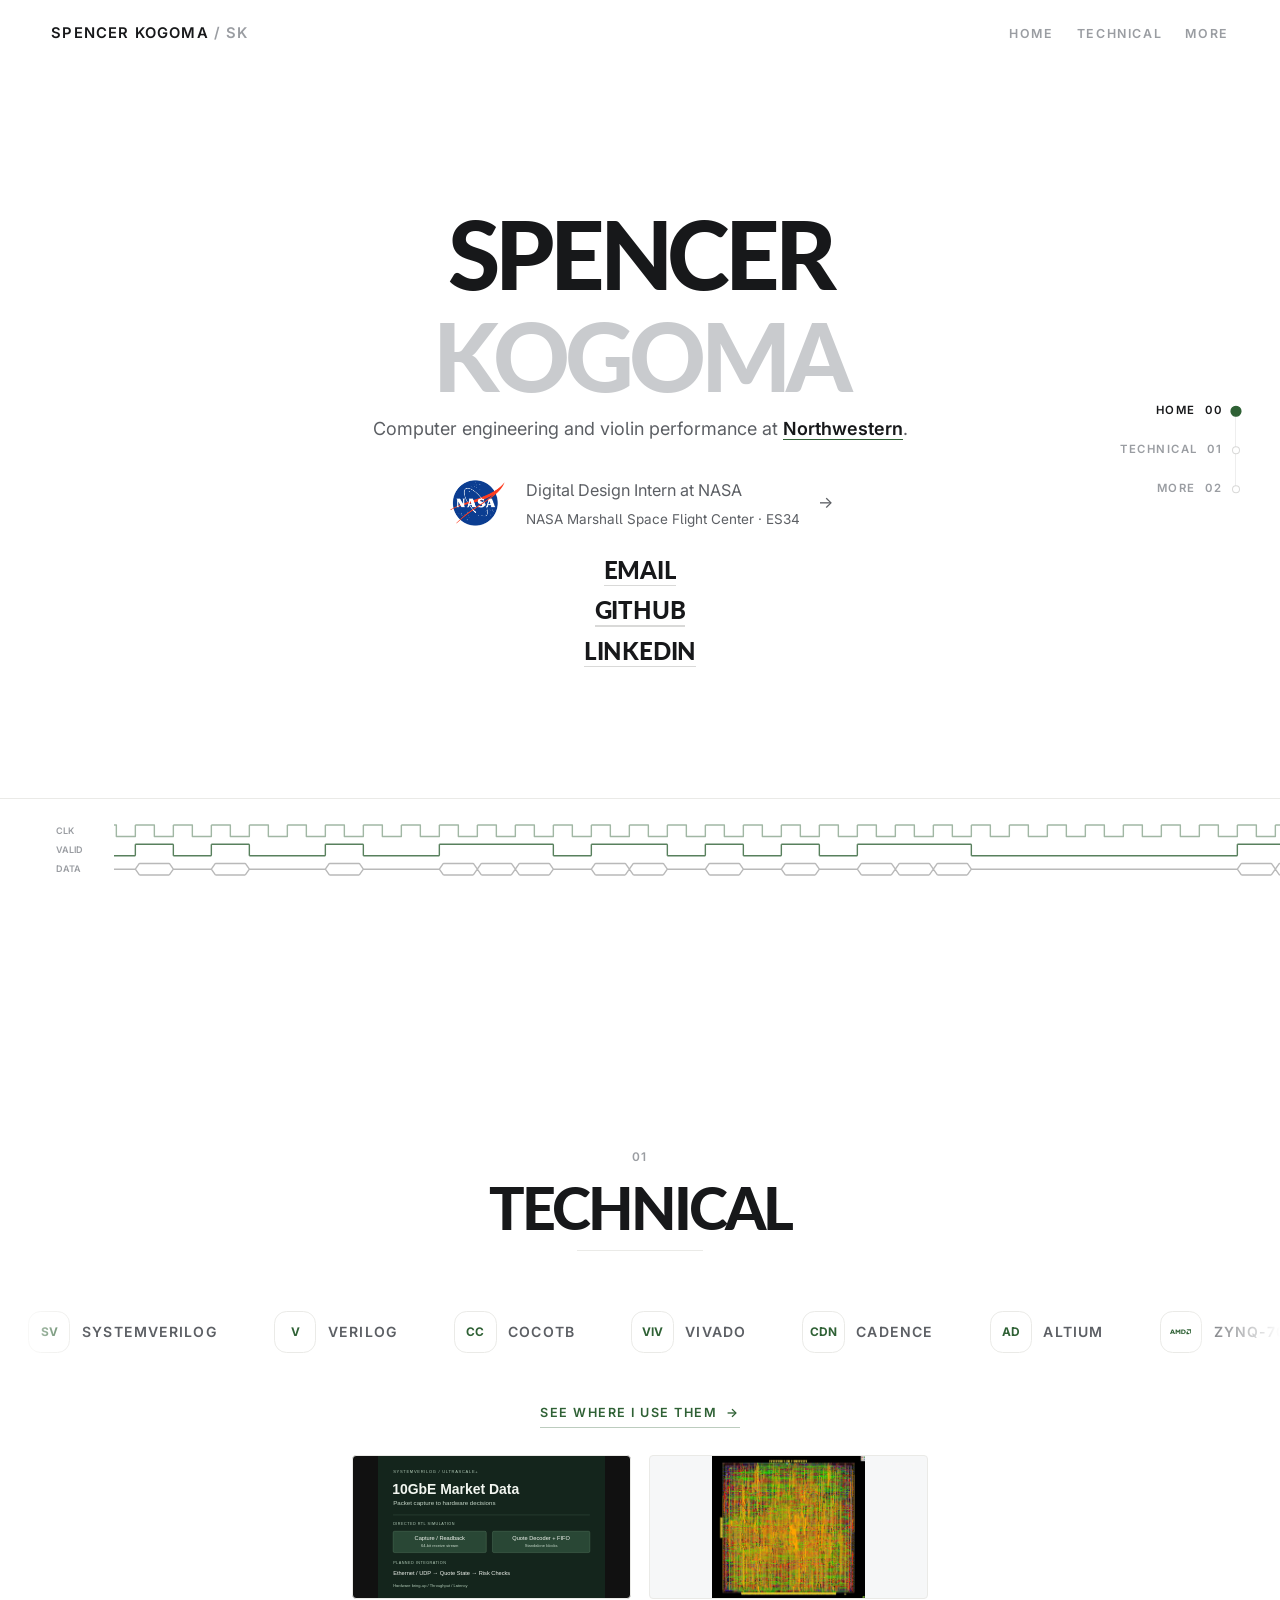
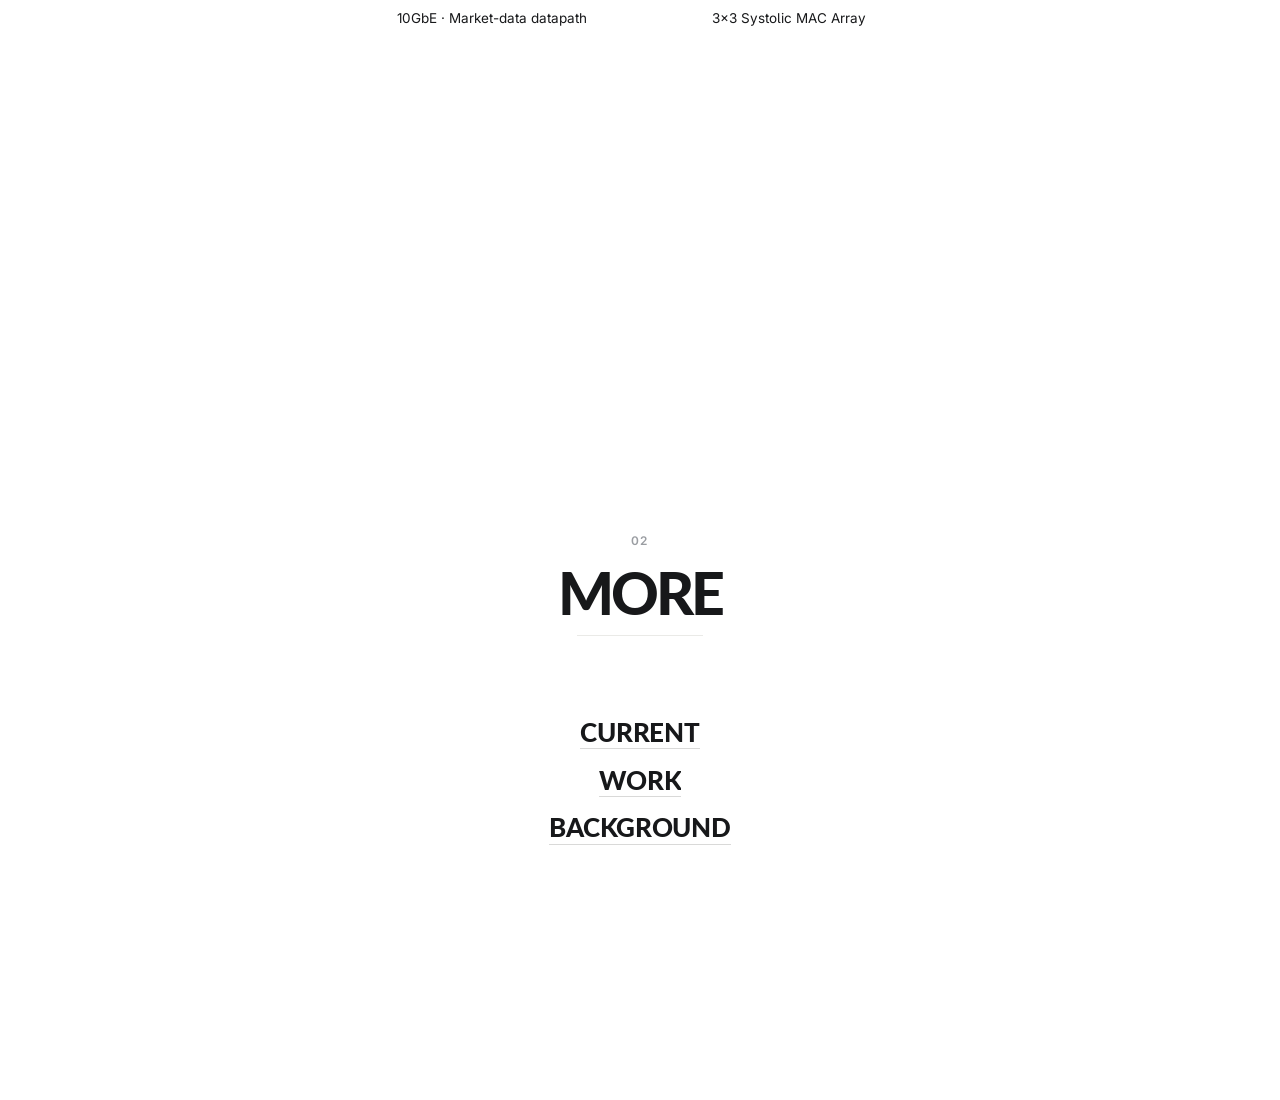
==== commit a41f41c8: "Replace FAULTLINE scope with current 10GbE datapath and simplify project cards" ====
--- a/index.html
+++ b/index.html
@@ -143,7 +143,7 @@
     <div class="shell see-wrap rv">
       <a class="out" href="work.html">See where I use them <span aria-hidden="true">&rarr;</span></a>
       <div class="home-work-previews">
-        <a href="projects/faultline.html"><img src="assets/projects/faultline.svg" alt="FAULTLINE: latency and data integrity research on VCU118" width="960" height="600" loading="lazy"><span>FAULTLINE &middot; VCU118 research</span></a>
+        <a href="projects/faultline.html"><img src="assets/projects/faultline.svg?v=20261124" alt="10GbE market-data datapath on UltraScale+" width="960" height="600" loading="lazy"><span>10GbE &middot; Market-data datapath</span></a>
         <a href="projects/systolic-mac-array.html"><img src="assets/projects/mac-layout-thumb.webp" alt="Routed layout from my 3 by 3 MAC array lab" width="649" height="600" loading="lazy"><span>3&times;3 Systolic MAC Array</span></a>
       </div>
     </div>
